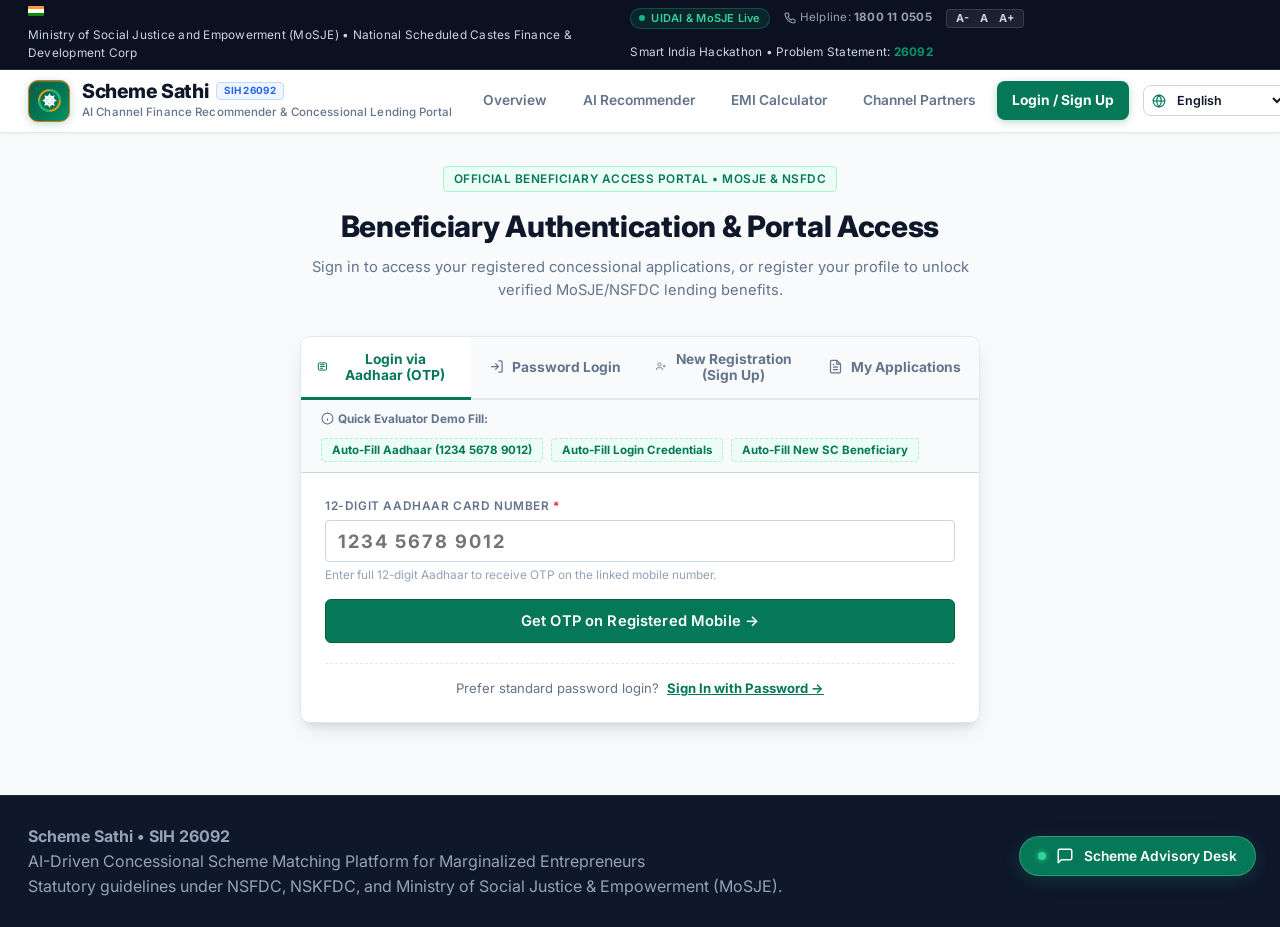
==== static/auth.html @ c89c528b "Initial commit: Scheme Sathi - AI Concessional Finance Recommender & Concessional Lending Portal (SI" ====
<!DOCTYPE html>
<html lang="en">
<head>
  <meta charset="UTF-8">
  <meta name="viewport" content="width=device-width, initial-scale=1.0">
  <title>Beneficiary Login & Sign Up • Scheme Sathi (SIH 26092)</title>
  <link rel="stylesheet" href="/static/style.css">
  <link rel="icon" href="data:image/svg+xml,<svg xmlns=%22http://www.w3.org/2000/svg%22 viewBox=%220%22%200%22%20100%22%20100%22><rect width=%22100%22 height=%22100%22 rx=%2220%22 fill=%22%23047857%22/><text y=%2268%22 x=%2220%22 font-family=%22sans-serif%22 font-weight=%22900%22 font-size=%2250%22 fill=%22%23ffffff%22>SS</text></svg>">
</head>
<body>

  <!-- Top Gov Ribbon -->
  <div class="gov-ribbon">
    <div class="gov-ribbon-left">
      <span class="flag-strip"><span></span><span></span><span></span></span>
      <span data-i18n="gov_ribbon_text">Ministry of Social Justice and Empowerment (MoSJE) • National Scheduled Castes Finance & Development Corp</span>
    </div>
    <div class="gov-ribbon-right">
      <span class="gov-status-pill">
        <span class="gov-status-dot"></span>
        <span>UIDAI & MoSJE Live</span>
      </span>
      <a href="tel:1800110505" class="gov-ribbon-link" title="National Concessional Scheme Helpline">
        <svg width="12" height="12" viewBox="0 0 24 24" fill="none" stroke="currentColor" stroke-width="2.2"><path d="M22 16.92v3a2 2 0 0 1-2.18 2 19.79 19.79 0 0 1-8.63-3.07 19.5 19.5 0 0 1-6-6 19.79 19.79 0 0 1-3.07-8.67A2 2 0 0 1 4.11 2h3a2 2 0 0 1 2 1.72 12.84 12.84 0 0 0 .7 2.81 2 2 0 0 1-.45 2.11L8.09 9.91a16 16 0 0 0 6 6l1.27-1.27a2 2 0 0 1 2.11-.45 12.84 12.84 0 0 0 2.81.7A2 2 0 0 1 22 16.92z"></path></svg>
        <span>Helpline: <strong>1800 11 0505</strong></span>
      </a>
      <div class="gov-accessibility-tools" title="Portal Font Size Accessibility">
        <button type="button" class="font-size-btn" onclick="changeFontSize(-1)" title="Smaller Text">A-</button>
        <button type="button" class="font-size-btn" onclick="changeFontSize(0)" title="Default Text">A</button>
        <button type="button" class="font-size-btn" onclick="changeFontSize(1)" title="Larger Text">A+</button>
      </div>
      <span><span data-i18n="sih_tag">SIH PS: </span><strong style="color:var(--green-neon);">26092</strong></span>
    </div>
  </div>

  <!-- Header Navigation -->
  <header>
    <div class="nav-container">
      <a href="/" class="brand-wrapper" title="Scheme Sathi • MoSJE Concessional Lending Portal">
        <div class="brand-emblem-badge">
          <svg width="25" height="25" viewBox="0 0 24 24" fill="none" stroke="currentColor" stroke-width="2">
            <circle cx="12" cy="12" r="10" stroke="#f59e0b" stroke-width="1.8"/>
            <path d="M12 2a10 10 0 0 1 10 10M12 22a10 10 0 0 1-10-10" stroke="#10b981" stroke-width="2"/>
            <circle cx="12" cy="12" r="4" fill="#ffffff" fill-opacity="0.15"/>
            <path d="M12 6v12M6 12h12M7.76 7.76l8.48 8.48M7.76 16.24l8.48-8.48" stroke="#ffffff" stroke-width="1.4" stroke-linecap="round"/>
          </svg>
        </div>
        <div class="brand-text">
          <h1>Scheme Sathi <span class="sih-badge">SIH 26092</span></h1>
          <p data-i18n="portal_subtitle">AI Channel Finance Recommender & Concessional Lending Portal</p>
        </div>
      </a>

      <!-- Mobile Hamburger Button -->
      <button type="button" class="nav-mobile-toggle" onclick="toggleMobileNav(event)" aria-label="Toggle Navigation Menu">
        <svg width="22" height="22" viewBox="0 0 24 24" fill="none" stroke="currentColor" stroke-width="2.3" stroke-linecap="round"><line x1="3" y1="12" x2="21" y2="12"></line><line x1="3" y1="6" x2="21" y2="6"></line><line x1="3" y1="18" x2="21" y2="18"></line></svg>
      </button>

      <nav class="nav-links">
        <a href="/" class="nav-item" data-i18n="nav_overview">
          <svg viewBox="0 0 24 24" fill="none" stroke="currentColor"><path d="M3 9l9-7 9 7v11a2 2 0 0 1-2 2H5a2 2 0 0 1-2-2z"></path><polyline points="9 22 9 12 15 12 15 22"></polyline></svg>
          <span data-i18n="nav_overview">Overview</span>
        </a>
        <a href="/recommender" class="nav-item" data-i18n="nav_recommender">
          <svg viewBox="0 0 24 24" fill="none" stroke="currentColor"><path d="M12 2v4M12 18v4M4.93 4.93l2.83 2.83M16.24 16.24l2.83 2.83M2 12h4M18 12h4M4.93 19.07l2.83-2.83M16.24 7.76l2.83-2.83"/></svg>
          <span data-i18n="nav_recommender">AI Recommender</span>
        </a>
        <a href="/calculator" class="nav-item" data-i18n="nav_calculator">
          <svg viewBox="0 0 24 24" fill="none" stroke="currentColor"><rect x="4" y="2" width="16" height="20" rx="2"></rect><line x1="8" y1="6" x2="16" y2="6"></line><line x1="16" y1="14" x2="16" y2="18"></line><path d="M16 10h.01M12 10h.01M8 10h.01M12 14h.01M8 14h.01M12 18h.01M8 18h.01"></path></svg>
          <span data-i18n="nav_calculator">EMI Calculator</span>
        </a>
        <a href="/locator" class="nav-item" data-i18n="nav_locator">
          <svg viewBox="0 0 24 24" fill="none" stroke="currentColor"><path d="M21 10c0 7-9 13-9 13s-9-6-9-13a9 9 0 0 1 18 0z"></path><circle cx="12" cy="10" r="3"></circle></svg>
          <span data-i18n="nav_locator">Channel Partners</span>
        </a>
        <a href="/login" class="nav-item active" id="nav-auth-tab" data-i18n="nav_auth">
          <svg viewBox="0 0 24 24" fill="none" stroke="currentColor"><path d="M20 21v-2a4 4 0 0 0-4-4H8a4 4 0 0 0-4 4v2"/><circle cx="12" cy="7" r="4"/></svg>
          <span data-i18n="nav_auth">Login / Sign Up</span>
        </a>
        
        <div class="nav-controls">
          <div class="lang-select-box" title="Select Official Language">
            <svg width="14" height="14" viewBox="0 0 24 24" fill="none" stroke="var(--green-primary)" stroke-width="2"><circle cx="12" cy="12" r="10"></circle><line x1="2" y1="12" x2="22" y2="12"></line><path d="M12 2a15.3 15.3 0 0 1 4 10 15.3 15.3 0 0 1-4 10 15.3 15.3 0 0 1-4-10 15.3 15.3 0 0 1 4-10z"></path></svg>
            <select id="lang-select" class="lang-dropdown" onchange="setLanguage(this.value)" aria-label="Language Selector">
              <option value="en">English</option>
              <option value="hi">हिन्दी (Hindi)</option>
              <option value="mr">मराठी (Marathi)</option>
              <option value="ta">தமிழ் (Tamil)</option>
              <option value="te">తెలుగు (Telugu)</option>
              <option value="bn">বাংলা (Bengali)</option>
            </select>
          </div>
          <button id="theme-toggle-btn" class="theme-toggle-btn" onclick="toggleTheme()" title="Toggle Theme">
            🌙 Dark
          </button>
          <div id="auth-nav-container" class="auth-nav-container"></div>
        </div>
      </nav>
    </div>
  </header>

  <!-- Main Content -->
  <main class="main-wrapper">
    <!-- Page Header -->
    <div style="margin-bottom: 24px; text-align: center;">
      <div class="gov-badge" style="margin: 0 auto 12px auto; display: inline-flex;">
        <span>Official Beneficiary Access Portal • MoSJE & NSFDC</span>
      </div>
      <h2 style="font-size: 1.85rem; font-weight: 800; color: var(--text-pure); margin-bottom: 6px; letter-spacing: -0.3px;">
        Beneficiary Authentication & Portal Access
      </h2>
      <p style="color: var(--text-muted); font-size: 0.92rem; max-width: 680px; margin: 0 auto;">
        Sign in to access your registered concessional applications, or register your profile to unlock verified MoSJE/NSFDC lending benefits.
      </p>
    </div>

    <!-- Auth Portal Card Container -->
    <div class="auth-page-container">
      <div class="auth-page-card">
        
        <!-- Tab Navigation -->
        <div class="auth-page-tabs">
          <button type="button" id="page-tab-aadhaar" class="auth-page-tab active" onclick="selectAuthPageTab('aadhaar')">
            <svg width="15" height="15" viewBox="0 0 24 24" fill="none" stroke="currentColor" stroke-width="2.2"><rect x="3" y="4" width="18" height="16" rx="2"/><line x1="7" y1="8" x2="17" y2="8"/><line x1="7" y1="12" x2="17" y2="12"/><line x1="7" y1="16" x2="13" y2="16"/></svg>
            <span data-i18n="auth_tab_aadhaar">Aadhaar Card (OTP)</span>
          </button>
          <button type="button" id="page-tab-login" class="auth-page-tab" onclick="selectAuthPageTab('login')">
            <svg width="15" height="15" viewBox="0 0 24 24" fill="none" stroke="currentColor" stroke-width="2"><path d="M15 3h4a2 2 0 0 1 2 2v14a2 2 0 0 1-2 2h-4"/><polyline points="10 17 15 12 10 7"/><line x1="15" y1="12" x2="3" y2="12"/></svg>
            <span data-i18n="auth_tab_password">Password Login</span>
          </button>
          <button type="button" id="page-tab-signup" class="auth-page-tab" onclick="selectAuthPageTab('signup')">
            <svg width="15" height="15" viewBox="0 0 24 24" fill="none" stroke="currentColor" stroke-width="2"><path d="M16 21v-2a4 4 0 0 0-4-4H5a4 4 0 0 0-4 4v2"/><circle cx="8.5" cy="7" r="4"/><line x1="20" y1="8" x2="20" y2="14"/><line x1="23" y1="11" x2="17" y2="11"/></svg>
            <span data-i18n="auth_tab_signup">New Registration (Sign Up)</span>
          </button>
          <button type="button" id="page-tab-myapps" class="auth-page-tab" onclick="selectAuthPageTab('myapps')">
            <svg width="15" height="15" viewBox="0 0 24 24" fill="none" stroke="currentColor" stroke-width="2"><path d="M14 2H6a2 2 0 0 0-2 2v16a2 2 0 0 0 2 2h12a2 2 0 0 0 2-2V8z"/><polyline points="14 2 14 8 20 8"/><line x1="16" y1="13" x2="8" y2="13"/><line x1="16" y1="17" x2="8" y2="17"/><polyline points="10 9 9 9 8 9"/></svg>
            <span data-i18n="auth_btn_my_apps">My Applications</span>
          </button>
        </div>

        <!-- Quick Demo Fill Helper Bar for Evaluators -->
        <div class="auth-demo-bar">
          <span style="font-size: 0.74rem; font-weight: 700; color: var(--text-muted); display: flex; align-items: center; gap: 4px;">
            <svg width="13" height="13" viewBox="0 0 24 24" fill="none" stroke="currentColor" stroke-width="2"><circle cx="12" cy="12" r="10"/><line x1="12" y1="16" x2="12" y2="12"/><line x1="12" y1="8" x2="12.01" y2="8"/></svg>
            Quick Evaluator Demo Fill:
          </span>
          <div style="display: flex; gap: 8px; flex-wrap: wrap;">
            <button type="button" class="btn-demo-fill" onclick="prefillDemoBeneficiary('aadhaar')">
              Auto-Fill Aadhaar (1234 5678 9012)
            </button>
            <button type="button" class="btn-demo-fill" onclick="prefillDemoBeneficiary('login')">
              Auto-Fill Login Credentials
            </button>
            <button type="button" class="btn-demo-fill" onclick="prefillDemoBeneficiary('signup')">
              Auto-Fill New SC Beneficiary
            </button>
          </div>
        </div>

        <!-- Notification & Error Banners -->
        <div id="page-auth-notification" class="auth-info-banner" style="display: none;"></div>
        <div id="page-auth-error" class="auth-error-banner" style="display: none; margin: 0 24px 16px 24px;"></div>

        <!-- ================= PANEL 0: AADHAAR OTP LOGIN ================= -->
        <div id="panel-page-aadhaar" class="auth-panel-body">
          <div style="display: flex; flex-direction: column; gap: 16px;">
            
            <!-- Step 1: 12-Digit Aadhaar Input -->
            <div id="page-aadhaar-step1">
              <div>
                <label class="form-label">
                  <span data-i18n="auth_lbl_aadhaar_12">12-Digit Aadhaar Card Number</span> <span style="color: #dc2626;">*</span>
                </label>
                <input type="text" id="page-aadhaar-number" class="form-input aadhaar-input" placeholder="1234 5678 9012" maxlength="14" oninput="formatPageAadhaarInput(this)" style="font-size: 1.15rem; letter-spacing: 2px; font-weight: 700;">
                <small style="color: var(--text-dim); font-size: 0.74rem; margin-top: 4px; display: block;" data-i18n="auth_aadhaar_help">
                  Enter full 12-digit Aadhaar to receive OTP on the linked registered mobile number.
                </small>
              </div>

              <!-- Live preview of actual registered mobile number -->
              <div id="page-aadhaar-linked-preview" style="display: none; margin-top: 12px; font-size: 0.85rem; background: var(--green-subtle); color: var(--green-primary); padding: 10px 14px; border-radius: 4px; border: 1px solid var(--green-border);">
                <div style="display: flex; justify-content: space-between; align-items: center;">
                  <span style="font-weight: 700;">Verified UIDAI Citizen Record:</span>
                  <span id="page-preview-name" style="font-size: 0.80rem; background: var(--bg-card); padding: 2px 8px; border-radius: 3px; border: 1px solid var(--green-border);">Aakash Kumar</span>
                </div>
                <div style="margin-top: 6px; color: var(--text-pure); font-size: 0.90rem;">
                  Actual Linked Mobile: <strong id="page-preview-phone" style="color: var(--green-primary); font-size: 1.05rem;">+91 9876543210</strong>
                </div>
              </div>

              <button type="button" id="btn-page-aadhaar-send-otp" class="btn-primary" style="padding: 12px; font-size: 0.92rem; width: 100%; margin-top: 14px;" onclick="handlePageAadhaarSendOtp()">
                <span data-i18n="auth_btn_send_otp">Get OTP on Registered Mobile →</span>
              </button>
            </div>

            <!-- Step 2: OTP Verification -->
            <div id="page-aadhaar-step2" style="display: none; flex-direction: column; gap: 14px;">
              <div class="auth-otp-notice">
                <div style="display:flex; align-items:flex-start; gap:8px;">
                  <svg width="20" height="20" viewBox="0 0 24 24" fill="none" stroke="var(--green-primary)" stroke-width="2" style="flex-shrink:0; margin-top:2px;"><path d="M22 16.92v3a2 2 0 0 1-2.18 2 19.79 19.79 0 0 1-8.63-3.07 19.5 19.5 0 0 1-6-6 19.79 19.79 0 0 1-3.07-8.67A2 2 0 0 1 4.11 2h3a2 2 0 0 1 2 1.72 12.84 12.84 0 0 0 .7 2.81 2 2 0 0 1-.45 2.11L8.09 9.91a16 16 0 0 0 6 6l1.27-1.27a2 2 0 0 1 2.11-.45 12.84 12.84 0 0 0 2.81.7A2 2 0 0 1 22 16.92z"></path></svg>
                  <div>
                    <div>OTP dispatched to registered mobile linked with Aadhaar <strong id="page-otp-masked-aadhaar">XXXX-XXXX-9012</strong>:</div>
                    <div style="margin-top: 3px; font-size: 0.95rem; color: var(--text-pure);">
                      Actual Mobile: <strong id="page-otp-phone" style="color: var(--green-primary); font-size: 1.05rem;">+91 9876543210</strong>
                    </div>
                  </div>
                </div>
              </div>

              <div class="auth-demo-otp-banner" style="display: flex; justify-content: space-between; align-items: center;">
                <span style="font-size: 0.78rem;">UIDAI Simulation: Demo OTP is <strong id="page-demo-otp-code">123456</strong></span>
                <button type="button" class="btn-demo-copy" onclick="fillPageDemoOtp()">Auto-Fill OTP</button>
              </div>

              <div>
                <label class="form-label">
                  <span data-i18n="auth_lbl_enter_otp">Enter 6-Digit SMS OTP</span> <span style="color: #dc2626;">*</span>
                </label>
                <input type="text" id="page-aadhaar-otp" class="form-input otp-input" placeholder="••••••" maxlength="6" pattern="[0-9]{6}" style="letter-spacing: 4px; font-size: 1.25rem; text-align: center; font-weight: 800;">
              </div>

              <button type="button" id="btn-page-aadhaar-verify-otp" class="btn-primary" style="padding: 12px; font-size: 0.92rem; width: 100%;" onclick="handlePageAadhaarVerifyOtp()">
                <span data-i18n="auth_btn_verify_otp">Verify OTP & Sign In →</span>
              </button>

              <div style="display: flex; justify-content: space-between; font-size: 0.78rem; margin-top: 2px;">
                <a href="javascript:void(0)" onclick="resetPageAadhaarStep()" style="color: var(--text-muted);" data-i18n="auth_change_aadhaar">Change Aadhaar Number</a>
                <a href="javascript:void(0)" onclick="handlePageAadhaarSendOtp()" style="color: var(--green-primary); font-weight: 700;" data-i18n="auth_resend_otp">Resend OTP</a>
              </div>
            </div>

            <div style="text-align: center; border-top: 1px dashed var(--border-dark); padding-top: 14px; margin-top: 4px;">
              <p style="font-size: 0.82rem; color: var(--text-muted);">
                Prefer standard password login?
                <a href="javascript:void(0)" onclick="selectAuthPageTab('login')" style="color: var(--green-primary); font-weight: 700; margin-left: 4px;">
                  Sign In with Password →
                </a>
              </p>
            </div>
          </div>
        </div>

        <!-- ================= PANEL 1: LOGIN ================= -->
        <div id="panel-page-login" class="auth-panel-body" style="display: none;">
          <form id="page-login-form" onsubmit="handlePageLogin(event)" style="display: flex; flex-direction: column; gap: 16px;">
            <div>
              <label class="form-label">
                <span data-i18n="auth_lbl_mobile">10-Digit Mobile Number</span> / Email ID <span style="color: #dc2626;">*</span>
              </label>
              <input type="text" id="login-identifier" name="identifier" class="form-input" placeholder="e.g. 9876543210" required>
              <small style="color: var(--text-dim); font-size: 0.72rem; margin-top: 3px; display: block;">
                Enter your registered mobile number or statutory email ID.
              </small>
            </div>

            <div>
              <label class="form-label">
                <span data-i18n="auth_lbl_password">Password</span> <span style="color: #dc2626;">*</span>
              </label>
              <input type="password" id="login-password" name="password" class="form-input" placeholder="••••••••" required>
            </div>

            <button type="submit" id="btn-page-login-submit" class="btn-primary" style="padding: 12px; font-size: 0.92rem; width: 100%;">
              <span data-i18n="auth_btn_login">Sign In to Account →</span>
            </button>

            <div style="text-align: center; border-top: 1px dashed var(--border-dark); padding-top: 14px; margin-top: 4px;">
              <p style="font-size: 0.82rem; color: var(--text-muted);">
                First time user or applying for a new loan?
                <a href="javascript:void(0)" onclick="selectAuthPageTab('signup')" style="color: var(--green-primary); font-weight: 700; margin-left: 4px;">
                  Create Beneficiary Account (Sign Up) →
                </a>
              </p>
            </div>
          </form>
        </div>

        <!-- ================= PANEL 2: SIGN UP ================= -->
        <div id="panel-page-signup" class="auth-panel-body" style="display: none;">
          <form id="page-signup-form" onsubmit="handlePageSignUp(event)" style="display: flex; flex-direction: column; gap: 16px;">
            
            <div style="display: grid; grid-template-columns: 1fr 1fr; gap: 14px;">
              <div>
                <label class="form-label"><span data-i18n="auth_lbl_fullname">Full Legal Name</span> <span style="color: #dc2626;">*</span></label>
                <input type="text" id="signup-fullname" name="full_name" class="form-input" placeholder="e.g. Rajesh Kumar" required>
              </div>
              <div>
                <label class="form-label"><span data-i18n="auth_lbl_mobile">10-Digit Mobile Number</span> <span style="color: #dc2626;">*</span></label>
                <input type="tel" id="signup-phone" name="phone_number" class="form-input" placeholder="e.g. 9876543210" pattern="[6-9][0-9]{9}" required>
              </div>
            </div>

            <div style="display: grid; grid-template-columns: 1fr 1fr; gap: 14px;">
              <div>
                <label class="form-label"><span data-i18n="auth_lbl_password">Password</span> (Min 6 chars) <span style="color: #dc2626;">*</span></label>
                <input type="password" id="signup-password" name="password" class="form-input" placeholder="Create secure password" minlength="6" required>
              </div>
              <div>
                <label class="form-label">Email ID (Optional)</label>
                <input type="email" id="signup-email" name="email" class="form-input" placeholder="applicant@example.gov.in">
              </div>
            </div>

            <div style="display: grid; grid-template-columns: 1fr 1fr; gap: 14px;">
              <div>
                <label class="form-label"><span data-i18n="auth_lbl_caste">Target Community Category</span> <span style="color: #dc2626;">*</span></label>
                <select id="signup-caste" name="caste_category" class="form-select" required>
                  <option value="SC" selected>Scheduled Caste (SC)</option>
                  <option value="Safai Karamchari / Dependent">Safai Karamchari / Dependent</option>
                  <option value="ST">Scheduled Tribe (ST)</option>
                  <option value="OBC">Other Backward Classes (OBC)</option>
                  <option value="General">General Category</option>
                </select>
              </div>
              <div>
                <label class="form-label">Caste Certificate No.</label>
                <input type="text" id="signup-caste-cert" name="caste_cert_number" class="form-input" placeholder="e.g. DL/REV/SC/77291">
              </div>
            </div>

            <div style="display: grid; grid-template-columns: 1fr 1fr; gap: 14px;">
              <div>
                <label class="form-label"><span data-i18n="auth_lbl_income">Annual Family Income (₹)</span> <span style="color: #dc2626;">*</span></label>
                <input type="number" id="signup-income" name="annual_income" class="form-input" value="180000" min="10000" max="1500000" step="5000" required>
                <small style="color: var(--text-dim); font-size: 0.72rem;">Statutory ceiling: ₹3,00,000 for standard concessional credit.</small>
              </div>
              <div>
                <label class="form-label"><span data-i18n="auth_lbl_gender">Gender</span> <span style="color: #dc2626;">*</span></label>
                <select id="signup-gender" name="gender" class="form-select" required>
                  <option value="Female" selected>Female (Additional Concession Priority)</option>
                  <option value="Male">Male</option>
                  <option value="Other">Other</option>
                </select>
              </div>
            </div>

            <div style="display: grid; grid-template-columns: 2fr 1fr; gap: 14px;">
              <div>
                <label class="form-label"><span data-i18n="auth_lbl_state">State & District</span> <span style="color: #dc2626;">*</span></label>
                <input type="text" id="signup-state-district" name="state_district" class="form-input" value="Delhi, Central Delhi" required>
              </div>
              <div>
                <label class="form-label"><span data-i18n="auth_lbl_aadhaar">Aadhaar (Last 4 Digits)</span> <span style="color: #dc2626;">*</span></label>
                <input type="text" id="signup-aadhaar" name="aadhaar_last_four" class="form-input" placeholder="8842" maxlength="4" pattern="[0-9]{4}" required>
              </div>
            </div>

            <button type="submit" id="btn-page-signup-submit" class="btn-primary" style="padding: 12px; font-size: 0.92rem; width: 100%; margin-top: 6px;">
              <span data-i18n="auth_btn_signup">Create Beneficiary Account & Sign In →</span>
            </button>

            <div style="text-align: center; border-top: 1px dashed var(--border-dark); padding-top: 14px;">
              <p style="font-size: 0.82rem; color: var(--text-muted);">
                Already have an account?
                <a href="javascript:void(0)" onclick="selectAuthPageTab('login')" style="color: var(--green-primary); font-weight: 700; margin-left: 4px;">
                  Sign In to Account →
                </a>
              </p>
            </div>
          </form>
        </div>

        <!-- ================= PANEL 3: MY APPLICATIONS ================= -->
        <div id="panel-page-myapps" class="auth-panel-body" style="display: none;">
          <div id="page-myapps-container">
            <!-- Dynamically populated via loadPageMyApplications() -->
          </div>
        </div>

      </div>
    </div>
  </main>

  <!-- Footer -->
  <footer class="footer">
    <div class="footer-grid">
      <div>
        <h4 data-i18n="footer_title">Scheme Sathi • SIH 26092</h4>
        <p data-i18n="footer_desc">AI-Driven Concessional Scheme Matching Platform for Marginalized Entrepreneurs</p>
      </div>
      <div>
        <p data-i18n="footer_guidelines">Statutory guidelines under NSFDC, NSKFDC, and Ministry of Social Justice & Empowerment (MoSJE).</p>
      </div>
    </div>
  </footer>

  <script src="/static/app.js?v=3.2"></script>
  <script>
    document.addEventListener('DOMContentLoaded', () => {
      // Determine initial tab from path or hash
      const path = window.location.pathname.toLowerCase();
      const hash = window.location.hash.toLowerCase();

      if (path.includes('signup') || hash === '#signup') {
        selectAuthPageTab('signup');
      } else if (path.includes('my-applications') || hash === '#my-applications' || hash === '#myapps') {
        selectAuthPageTab('myapps');
      } else if (path.includes('password') || hash === '#password') {
        selectAuthPageTab('login');
      } else {
        // If already logged in, default to myapps, else Aadhaar OTP login
        if (currentUserProfile && currentUserToken) {
          selectAuthPageTab('myapps');
        } else {
          selectAuthPageTab('aadhaar');
        }
      }
    });

    function selectAuthPageTab(tabName) {
      hidePageAuthError();

      const tabAadhaar = document.getElementById('page-tab-aadhaar');
      const tabLogin = document.getElementById('page-tab-login');
      const tabSignup = document.getElementById('page-tab-signup');
      const tabMyApps = document.getElementById('page-tab-myapps');

      const panelAadhaar = document.getElementById('panel-page-aadhaar');
      const panelLogin = document.getElementById('panel-page-login');
      const panelSignup = document.getElementById('panel-page-signup');
      const panelMyApps = document.getElementById('panel-page-myapps');

      [tabAadhaar, tabLogin, tabSignup, tabMyApps].forEach(t => t && t.classList.remove('active'));
      [panelAadhaar, panelLogin, panelSignup, panelMyApps].forEach(p => p && (p.style.display = 'none'));

      if (tabName === 'signup') {
        tabSignup.classList.add('active');
        panelSignup.style.display = 'block';
        window.history.replaceState(null, '', '/signup');
      } else if (tabName === 'login') {
        tabLogin.classList.add('active');
        panelLogin.style.display = 'block';
        window.history.replaceState(null, '', '/login#password');
      } else if (tabName === 'myapps') {
        tabMyApps.classList.add('active');
        panelMyApps.style.display = 'block';
        window.history.replaceState(null, '', '/my-applications');
        loadPageMyApplications();
      } else {
        tabAadhaar.classList.add('active');
        panelAadhaar.style.display = 'block';
        window.history.replaceState(null, '', '/login');
      }
    }

    let pageAadhaarLookupTimeout = null;

    function formatPageAadhaarInput(el) {
      if (!el) return;
      let val = el.value.replace(/\D/g, '');
      if (val.length > 12) val = val.substring(0, 12);
      let parts = [];
      for (let i = 0; i < val.length; i += 4) {
        parts.push(val.substring(i, i + 4));
      }
      el.value = parts.join(' ');

      const previewBox = document.getElementById('page-aadhaar-linked-preview');
      if (val.length === 12) {
        if (pageAadhaarLookupTimeout) clearTimeout(pageAadhaarLookupTimeout);
        pageAadhaarLookupTimeout = setTimeout(async () => {
          try {
            const res = await fetch('/api/auth/aadhaar/linked-mobile?aadhaar_number=' + val);
            if (res.ok) {
              const data = await res.json();
              const phoneEl = document.getElementById('page-preview-phone');
              const nameEl = document.getElementById('page-preview-name');
              if (phoneEl) phoneEl.innerText = '+91 ' + (data.phone_number || data.linked_phone);
              if (nameEl) nameEl.innerText = data.full_name || 'Verified Citizen';
              if (previewBox) previewBox.style.display = 'block';
            }
          } catch (err) {
            console.warn('Aadhaar page lookup failed:', err);
          }
        }, 120);
      } else {
        if (previewBox) previewBox.style.display = 'none';
      }
    }

    function fillPageDemoOtp() {
      const code = document.getElementById('page-demo-otp-code');
      const input = document.getElementById('page-aadhaar-otp');
      if (code && input) {
        input.value = code.innerText.trim();
      }
    }

    function resetPageAadhaarStep() {
      const s1 = document.getElementById('page-aadhaar-step1');
      const s2 = document.getElementById('page-aadhaar-step2');
      if (s1 && s2) {
        s1.style.display = 'block';
        s2.style.display = 'none';
      }
      const inp = document.getElementById('page-aadhaar-number');
      if (inp) {
        inp.focus();
        formatPageAadhaarInput(inp);
      }
    }

    async function handlePageAadhaarSendOtp() {
      hidePageAuthError();
      const input = document.getElementById('page-aadhaar-number');
      if (!input) return;
      const raw = input.value.replace(/\D/g, '');
      if (raw.length !== 12) {
        showPageAuthError("Please enter a valid 12-digit numerical Aadhaar card number.");
        input.focus();
        return;
      }

      const btn = document.getElementById('btn-page-aadhaar-send-otp');
      const origText = btn.innerHTML;
      btn.disabled = true;
      btn.innerText = 'Dispatched OTP to Mobile...';

      try {
        const res = await fetch('/api/auth/aadhaar/send-otp', {
          method: 'POST',
          headers: { 'Content-Type': 'application/json' },
          body: JSON.stringify({ aadhaar_number: raw })
        });
        const data = await res.json();

        if (res.ok && data.status === 'success') {
          const pPhone = document.getElementById('page-otp-masked-phone');
          const pAadhaar = document.getElementById('page-otp-masked-aadhaar');
          const pDemo = document.getElementById('page-demo-otp-code');
          const pActualPhone = document.getElementById('page-otp-phone');
          if (pPhone) pPhone.innerText = data.phone_masked;
          if (pAadhaar) pAadhaar.innerText = data.aadhaar_masked;
          if (pDemo) pDemo.innerText = data.otp_demo;
          if (pActualPhone) pActualPhone.innerText = '+91 ' + (data.phone_number || data.linked_phone || data.phone_masked);

          const s1 = document.getElementById('page-aadhaar-step1');
          const s2 = document.getElementById('page-aadhaar-step2');
          if (s1 && s2) {
            s1.style.display = 'none';
            s2.style.display = 'flex';
          }
          const otpInput = document.getElementById('page-aadhaar-otp');
          if (otpInput) {
            otpInput.value = '';
            otpInput.focus();
          }
          showPageNotification(data.message);
        } else {
          showPageAuthError(data.detail || data.message || "Failed to dispatch OTP. Check Aadhaar number.");
        }
      } catch (e) {
        showPageAuthError("Network error: " + e.message);
      } finally {
        btn.disabled = false;
        btn.innerHTML = origText;
      }
    }

    async function handlePageAadhaarVerifyOtp() {
      hidePageAuthError();
      const aadhaarInput = document.getElementById('page-aadhaar-number');
      const otpInput = document.getElementById('page-aadhaar-otp');
      if (!aadhaarInput || !otpInput) return;

      const rawAadhaar = aadhaarInput.value.replace(/\D/g, '');
      const rawOtp = otpInput.value.trim();

      if (rawAadhaar.length !== 12) {
        showPageAuthError("Aadhaar Number must be 12 digits.");
        return;
      }
      if (!rawOtp || rawOtp.length < 4) {
        showPageAuthError("Please enter the 6-digit OTP code sent to your registered mobile.");
        otpInput.focus();
        return;
      }

      const btn = document.getElementById('btn-page-aadhaar-verify-otp');
      const origText = btn.innerHTML;
      btn.disabled = true;
      btn.innerText = 'Verifying Aadhaar Credentials...';

      try {
        const res = await fetch('/api/auth/aadhaar/verify-otp', {
          method: 'POST',
          headers: { 'Content-Type': 'application/json' },
          body: JSON.stringify({
            aadhaar_number: rawAadhaar,
            otp: rawOtp
          })
        });
        const data = await res.json();

        if (res.ok && data.status === 'success') {
          currentUserToken = data.token;
          currentUserProfile = data.user;
          localStorage.setItem('scheme_sathi_token', data.token);
          localStorage.setItem('scheme_sathi_user', JSON.stringify(data.user));

          renderAuthNav();
          showPageNotification('Aadhaar authentication successful! Redirecting to My Applications...');
          setTimeout(() => {
            selectAuthPageTab('myapps');
          }, 600);
        } else {
          showPageAuthError(data.detail || data.message || "Invalid OTP entered. Please try again.");
        }
      } catch (e) {
        showPageAuthError("Network error: " + e.message);
      } finally {
        btn.disabled = false;
        btn.innerHTML = origText;
      }
    }

    function showPageAuthError(msg) {
      const banner = document.getElementById('page-auth-error');
      if (banner) {
        banner.innerText = msg;
        banner.style.display = 'block';
      }
    }

    function hidePageAuthError() {
      const banner = document.getElementById('page-auth-error');
      if (banner) banner.style.display = 'none';
    }

    function showPageNotification(msg) {
      const b = document.getElementById('page-auth-notification');
      if (b) {
        b.innerText = msg;
        b.style.display = 'block';
        setTimeout(() => { b.style.display = 'none'; }, 4000);
      }
    }

    function prefillDemoBeneficiary(type) {
      hidePageAuthError();
      if (type === 'aadhaar') {
        selectAuthPageTab('aadhaar');
        document.getElementById('page-aadhaar-number').value = '1234 5678 9012';
        resetPageAadhaarStep();
        showPageNotification('Demo Aadhaar pre-filled (1234 5678 9012 • Aakash Kumar, SC, Delhi). Click Get OTP.');
      } else if (type === 'login') {
        selectAuthPageTab('login');
        document.getElementById('login-identifier').value = '9876543210';
        document.getElementById('login-password').value = 'Demo@123';
        showPageNotification('Demo Login credentials pre-filled (Mobile: 9876543210 / Password: Demo@123)');
      } else {
        selectAuthPageTab('signup');
        document.getElementById('signup-fullname').value = 'Pooja Devi';
        document.getElementById('signup-phone').value = '98' + Math.floor(10000000 + Math.random() * 90000000);
        document.getElementById('signup-password').value = 'Demo@123';
        document.getElementById('signup-email').value = 'pooja.devi@beneficiary.gov.in';
        document.getElementById('signup-caste').value = 'SC';
        document.getElementById('signup-caste-cert').value = 'DL/REV/SC/' + Math.floor(10000 + Math.random() * 90000);
        document.getElementById('signup-income').value = '160000';
        document.getElementById('signup-gender').value = 'Female';
        document.getElementById('signup-state-district').value = 'Delhi, North Delhi';
        document.getElementById('signup-aadhaar').value = '7842';
        showPageNotification('Demo Beneficiary profile pre-filled with verified SC credentials.');
      }
    }

    async function handlePageLogin(e) {
      e.preventDefault();
      hidePageAuthError();
      const btn = document.getElementById('btn-page-login-submit');
      const origText = btn.innerHTML;
      btn.disabled = true;
      btn.innerText = 'Authenticating Beneficiary...';

      const form = e.target;
      try {
        const res = await fetch('/api/auth/login', {
          method: 'POST',
          headers: { 'Content-Type': 'application/json' },
          body: JSON.stringify({
            identifier: form.identifier.value.trim(),
            password: form.password.value
          })
        });
        const data = await res.json();

        if (res.ok && data.status === 'success') {
          currentUserToken = data.token;
          currentUserProfile = data.user;
          localStorage.setItem('scheme_sathi_token', data.token);
          localStorage.setItem('scheme_sathi_user', JSON.stringify(data.user));

          renderAuthNav();
          showPageNotification('Login successful! Redirecting to My Applications...');
          setTimeout(() => {
            selectAuthPageTab('myapps');
          }, 600);
        } else {
          showPageAuthError(data.detail || data.message || "Invalid credentials. Please check your mobile/email and password.");
        }
      } catch (err) {
        showPageAuthError("Connection error: " + err.message);
      } finally {
        btn.disabled = false;
        btn.innerHTML = origText;
      }
    }

    async function handlePageSignUp(e) {
      e.preventDefault();
      hidePageAuthError();
      const btn = document.getElementById('btn-page-signup-submit');
      const origText = btn.innerHTML;
      btn.disabled = true;
      btn.innerText = 'Registering Beneficiary Account...';

      const form = e.target;
      const stateDist = form.state_district.value.split(',');
      const state = stateDist[0] ? stateDist[0].trim() : 'Delhi';
      const district = stateDist[1] ? stateDist[1].trim() : 'Central Delhi';

      const payload = {
        full_name: form.full_name.value.trim(),
        phone_number: form.phone_number.value.trim(),
        password: form.password.value,
        email: form.email.value.trim(),
        caste_category: form.caste_category.value,
        caste_cert_number: form.caste_cert_number.value.trim(),
        annual_income: parseFloat(form.annual_income.value) || 180000,
        gender: form.gender.value,
        state: state,
        district: district,
        aadhaar_last_four: form.aadhaar_last_four.value.trim()
      };

      try {
        const res = await fetch('/api/auth/signup', {
          method: 'POST',
          headers: { 'Content-Type': 'application/json' },
          body: JSON.stringify(payload)
        });
        const data = await res.json();

        if (res.ok && data.status === 'success') {
          currentUserToken = data.token;
          currentUserProfile = data.user;
          localStorage.setItem('scheme_sathi_token', data.token);
          localStorage.setItem('scheme_sathi_user', JSON.stringify(data.user));

          renderAuthNav();
          showPageNotification('Beneficiary account created successfully!');
          setTimeout(() => {
            selectAuthPageTab('myapps');
          }, 600);
        } else {
          showPageAuthError(data.detail || data.message || "Registration failed. Please check required fields.");
        }
      } catch (err) {
        showPageAuthError("Connection error: " + err.message);
      } finally {
        btn.disabled = false;
        btn.innerHTML = origText;
      }
    }

    async function loadPageMyApplications() {
      const container = document.getElementById('page-myapps-container');
      if (!container) return;

      if (!currentUserProfile || !currentUserToken) {
        container.innerHTML = `
          <div style="text-align: center; padding: 36px 20px; background: var(--bg-card-subtle); border-radius: 6px; border: 1px dashed var(--border-dark);">
            <svg width="36" height="36" viewBox="0 0 24 24" fill="none" stroke="var(--text-dim)" stroke-width="2" style="margin-bottom: 12px;"><rect x="3" y="11" width="18" height="11" rx="2" ry="2"/><path d="M7 11V7a5 5 0 0 1 10 0v4"/></svg>
            <h4 style="font-size: 1.05rem; font-weight: 700; color: var(--text-pure); margin-bottom: 6px;">Sign In Required</h4>
            <p style="color: var(--text-muted); font-size: 0.85rem; max-width: 420px; margin: 0 auto 16px auto;">
              Please sign in or create an account to view and manage your submitted statutory scheme registrations.
            </p>
            <button class="btn-primary" onclick="selectAuthPageTab('login')" style="padding: 8px 18px; font-size: 0.84rem;">
              Sign In to Your Account →
            </button>
          </div>
        `;
        return;
      }

      container.innerHTML = `<p style="color: var(--text-muted); font-size: 0.86rem; text-align: center; padding: 24px;">Fetching your official registered applications from MoSJE database...</p>`;

      try {
        const res = await fetch('/api/auth/my-applications', {
          headers: { 'Authorization': `Bearer ${currentUserToken}` }
        });
        const data = await res.json();
        const apps = data.applications || [];

        if (apps.length === 0) {
          container.innerHTML = `
            <div style="text-align: center; padding: 36px 20px; background: var(--bg-card-subtle); border-radius: 6px; border: 1px dashed var(--border-dark);">
              <div style="display: inline-flex; align-items: center; justify-content: center; width: 44px; height: 44px; border-radius: 50%; background: var(--green-subtle); color: var(--green-primary); margin-bottom: 12px;">
                <svg width="22" height="22" viewBox="0 0 24 24" fill="none" stroke="currentColor" stroke-width="2"><path d="M14 2H6a2 2 0 0 0-2 2v16a2 2 0 0 0 2 2h12a2 2 0 0 0 2-2V8z"/><polyline points="14 2 14 8 20 8"/></svg>
              </div>
              <h4 style="font-size: 1.05rem; font-weight: 700; color: var(--text-pure); margin-bottom: 4px;">No Scheme Applications Submitted Yet</h4>
              <p style="color: var(--text-muted); font-size: 0.85rem; max-width: 440px; margin: 0 auto 18px auto;">
                Welcome, <strong>${currentUserProfile.full_name}</strong>! You have not registered for any concessional loan schemes yet. Use our AI Recommender to find matching credit programs.
              </p>
              <a href="/recommender" class="btn-primary" style="display: inline-block; font-size: 0.84rem; padding: 9px 20px;">
                Explore Eligible Schemes via AI Recommender →
              </a>
            </div>
          `;
          return;
        }

        container.innerHTML = `
          <div style="display: flex; justify-content: space-between; align-items: center; margin-bottom: 14px; border-bottom: 1px solid var(--border-dark); padding-bottom: 8px;">
            <span style="font-size: 0.82rem; font-weight: 700; color: var(--text-pure);">
              Total Registered Applications: <span style="color: var(--green-primary);">${apps.length}</span>
            </span>
            <a href="/recommender" class="btn-secondary" style="font-size: 0.74rem; padding: 4px 10px;">
              + Apply for Another Scheme
            </a>
          </div>
          <div style="display: flex; flex-direction: column; gap: 12px;">
            ${apps.map(a => `
              <div class="my-apps-item">
                <div style="display: flex; justify-content: space-between; align-items: flex-start; gap: 8px; flex-wrap: wrap;">
                  <div>
                    <span style="font-size: 0.72rem; background: var(--green-subtle); color: var(--green-primary); font-weight: 700; padding: 2px 8px; border-radius: 3px; border: 1px solid var(--green-border);">
                      REF ID: ${a.registration_id}
                    </span>
                    <h4 style="font-size: 1.0rem; font-weight: 800; color: var(--text-pure); margin-top: 6px;">${a.scheme.name}</h4>
                  </div>
                  <span style="font-size: 0.76rem; background: var(--green-subtle); color: var(--green-primary); border: 1px solid var(--green-border); padding: 3px 10px; border-radius: 4px; font-weight: 700;">
                    ${a.status_label_en}
                  </span>
                </div>
                <div style="display: grid; grid-template-columns: 1fr 1fr; gap: 8px; font-size: 0.82rem; color: var(--text-muted); background: var(--bg-deep); padding: 10px 12px; border-radius: 4px; border: 1px solid var(--border-subtle); margin-top: 4px;">
                  <div>
                    Concessional Loan: <strong style="color: var(--text-pure);">₹${a.financial_summary.concessional_loan_amount.toLocaleString('en-IN')}</strong><br/>
                    Interest Rate: <strong style="color: var(--green-primary);">${a.financial_summary.interest_rate_beneficiary_pct}% p.a.</strong>
                  </div>
                  <div>
                    Submitted On: <strong style="color: var(--text-pure);">${a.submission_timestamp}</strong><br/>
                    Moratorium: <strong style="color: var(--text-pure);">${a.financial_summary.moratorium_months} Months</strong>
                  </div>
                </div>
                <div style="font-size: 0.80rem; color: var(--text-muted); margin-top: 2px;">
                  Allocated Verification Branch: <strong style="color: var(--green-primary);">${a.allocated_channel_partner.name}</strong> (${a.allocated_channel_partner.branch_name}, ${a.allocated_channel_partner.district})
                </div>
                <div style="display: flex; justify-content: flex-end; gap: 8px; margin-top: 4px;">
                  <button class="btn-secondary" style="font-size: 0.76rem; padding: 5px 12px;" onclick="viewPastAcknowledgement('${a.registration_id}')">
                    View & Print Official Acknowledgement Slip →
                  </button>
                </div>
              </div>
            `).join('')}
          </div>
        `;
      } catch (err) {
        container.innerHTML = `<p style="color: #dc2626; font-size: 0.86rem; text-align: center; padding: 20px;">Failed to load applications: ${err.message}</p>`;
      }
    }
  </script>
</body>
</html>
---- static/style.css ----
/* Scheme Sathi - Professional Institutional Design System */
/* MoSJE & NSFDC Concessional Lending Portal */
@import url('https://fonts.googleapis.com/css2?family=Inter:wght@300;400;500;600;700;800&display=swap');

:root {
  /* Institutional Light Theme (Default - Non-AI, Authentic Govt Fintech) */
  --bg-deep: #f8fafc;
  --bg-main: #f1f5f9;
  --bg-card: #ffffff;
  --bg-card-hover: #f8fafc;
  --bg-card-subtle: #f8fafc;
  --bg-glass: rgba(255, 255, 255, 0.96);
  
  --green-primary: #047857;       /* Rich MoSJE Forest Emerald */
  --green-neon: #059669;          /* Emerald 600 for high-contrast accents */
  --green-dark: #065f46;          /* Emerald 800 for buttons and active states */
  --green-glow: rgba(4, 120, 87, 0.1);
  --green-subtle: #ecfdf5;        /* Soft emerald tint for badges */
  --green-border: #a7f3d0;        /* Crisp border for success states */
  --green-border-hover: #059669;
  
  --accent-amber: #d97706;        /* Amber 600 */
  --accent-amber-subtle: #fffbeb;
  --accent-amber-border: #fde68a;
  
  --accent-red: #dc2626;          /* Red 600 */
  --accent-red-subtle: #fef2f2;
  --accent-red-border: #fecaca;
  
  --accent-blue: #2563eb;         /* Blue 600 */
  --accent-blue-subtle: #eff6ff;
  --accent-blue-border: #bfdbfe;
  
  --text-pure: #0f172a;           /* Slate 900 - Authoritative headings */
  --text-main: #334155;           /* Slate 700 - Highly legible body */
  --text-muted: #64748b;          /* Slate 500 */
  --text-dim: #94a3b8;            /* Slate 400 */
  
  --border-dark: #e2e8f0;         /* Slate 200 */
  --border-subtle: #cbd5e1;       /* Slate 300 */
  
  --radius-xs: 4px;
  --radius-sm: 6px;
  --radius-md: 10px;
  --radius-lg: 14px;
  
  --shadow-card: 0 1px 3px 0 rgba(15, 23, 42, 0.08), 0 1px 2px -1px rgba(15, 23, 42, 0.04);
  --shadow-card-hover: 0 4px 6px -1px rgba(15, 23, 42, 0.1), 0 2px 4px -2px rgba(15, 23, 42, 0.06);
  --shadow-modal: 0 20px 25px -5px rgba(15, 23, 42, 0.15), 0 8px 10px -6px rgba(15, 23, 42, 0.1);
  --shadow-glow: none;
}

[data-theme="dark"] {
  /* Executive Slate Dark Theme (Non-AI, Professional Enterprise Dark) */
  --bg-deep: #0b0f19;
  --bg-main: #0f172a;
  --bg-card: #111827;
  --bg-card-hover: #1f2937;
  --bg-card-subtle: #162032;
  --bg-glass: rgba(15, 23, 42, 0.95);
  
  --green-primary: #10b981;
  --green-neon: #10b981;
  --green-dark: #059669;
  --green-glow: rgba(16, 185, 129, 0.12);
  --green-subtle: rgba(16, 185, 129, 0.12);
  --green-border: rgba(16, 185, 129, 0.25);
  --green-border-hover: #10b981;
  
  --accent-amber: #f59e0b;
  --accent-amber-subtle: rgba(245, 158, 11, 0.12);
  --accent-amber-border: rgba(245, 158, 11, 0.25);
  
  --accent-red: #ef4444;
  --accent-red-subtle: rgba(239, 68, 68, 0.12);
  --accent-red-border: rgba(239, 68, 68, 0.25);
  
  --accent-blue: #38bdf8;
  --accent-blue-subtle: rgba(56, 189, 248, 0.12);
  --accent-blue-border: rgba(56, 189, 248, 0.25);
  
  --text-pure: #f8fafc;
  --text-main: #e2e8f0;
  --text-muted: #94a3b8;
  --text-dim: #64748b;
  
  --border-dark: #1f2937;
  --border-subtle: #374151;
  
  --shadow-card: 0 4px 12px rgba(0, 0, 0, 0.4);
  --shadow-card-hover: 0 6px 20px rgba(0, 0, 0, 0.6);
  --shadow-modal: 0 25px 50px -12px rgba(0, 0, 0, 0.7);
  --shadow-glow: none;
}

* {
  box-sizing: border-box;
  margin: 0;
  padding: 0;
  font-family: 'Inter', system-ui, -apple-system, sans-serif;
  -webkit-font-smoothing: antialiased;
}

body {
  background-color: var(--bg-deep);
  color: var(--text-main);
  line-height: 1.55;
  min-height: 100vh;
  display: flex;
  flex-direction: column;
  transition: background-color 0.2s ease, color 0.2s ease;
}

/* Top Gov Ribbon - Authoritative Government Header */
.gov-ribbon {
  background: #0b1120;
  color: #cbd5e1;
  font-size: 0.74rem;
  padding: 6px 28px;
  display: flex;
  justify-content: space-between;
  align-items: center;
  border-bottom: 1px solid #1e293b;
  letter-spacing: 0.02em;
  position: relative;
  z-index: 1001;
}

.gov-ribbon-left {
  display: flex;
  align-items: center;
  gap: 10px;
  flex-wrap: wrap;
}

.gov-ribbon-right {
  display: flex;
  align-items: center;
  gap: 14px;
  flex-wrap: wrap;
}

.flag-strip {
  width: 16px;
  height: 10px;
  display: inline-flex;
  flex-direction: column;
  margin-right: 6px;
  border-radius: 1px;
  overflow: hidden;
  vertical-align: middle;
  box-shadow: 0 0 1px rgba(0,0,0,0.5);
}
.flag-strip span:nth-child(1) { background: #FF9933; height: 3.33px; }
.flag-strip span:nth-child(2) { background: #FFFFFF; height: 3.33px; }
.flag-strip span:nth-child(3) { background: #138808; height: 3.34px; }

.gov-ribbon-link {
  color: #94a3b8;
  text-decoration: none;
  display: inline-flex;
  align-items: center;
  gap: 4px;
  font-size: 0.72rem;
  transition: color 0.15s ease;
}

.gov-ribbon-link:hover {
  color: #38bdf8;
}

.gov-status-pill {
  display: inline-flex;
  align-items: center;
  gap: 6px;
  font-size: 0.69rem;
  background: rgba(16, 185, 129, 0.12);
  color: #34d399;
  border: 1px solid rgba(16, 185, 129, 0.3);
  padding: 1px 8px;
  border-radius: 999px;
  font-weight: 600;
}

.gov-status-dot {
  width: 6px;
  height: 6px;
  background: #10b981;
  border-radius: 50%;
  animation: pulse-dot 2.2s infinite ease-in-out;
}

@keyframes pulse-dot {
  0%, 100% { opacity: 1; transform: scale(1); }
  50% { opacity: 0.35; transform: scale(0.75); }
}

.gov-accessibility-tools {
  display: inline-flex;
  align-items: center;
  gap: 3px;
  background: rgba(255, 255, 255, 0.07);
  padding: 1px 5px;
  border-radius: 4px;
  border: 1px solid rgba(255, 255, 255, 0.12);
}

.font-size-btn {
  background: transparent;
  border: none;
  color: #cbd5e1;
  font-size: 0.68rem;
  font-weight: 700;
  cursor: pointer;
  padding: 2px 4px;
  border-radius: 2px;
  transition: all 0.15s ease;
  line-height: 1;
}

.font-size-btn:hover {
  background: rgba(255, 255, 255, 0.2);
  color: #ffffff;
}

/* Header Navigation Bar */
header {
  background: var(--bg-glass);
  backdrop-filter: blur(16px);
  -webkit-backdrop-filter: blur(16px);
  border-bottom: 1px solid var(--border-dark);
  padding: 10px 28px;
  position: sticky;
  top: 0;
  z-index: 1000;
  transition: all 0.2s ease;
  box-shadow: 0 1px 4px 0 rgba(15, 23, 42, 0.05);
}

[data-theme="dark"] header {
  border-bottom: 1px solid rgba(16, 185, 129, 0.18);
  box-shadow: 0 4px 20px -2px rgba(0, 0, 0, 0.45);
}

.nav-container {
  max-width: 1360px;
  margin: 0 auto;
  display: flex;
  align-items: center;
  justify-content: space-between;
  gap: 16px;
  position: relative;
}

.brand-wrapper {
  display: flex;
  align-items: center;
  gap: 12px;
  text-decoration: none;
  flex-shrink: 0;
}

.brand-emblem-badge {
  width: 42px;
  height: 42px;
  background: linear-gradient(135deg, #065f46 0%, #047857 60%, #059669 100%);
  border: 1.5px solid #d97706;
  border-radius: 10px;
  display: flex;
  align-items: center;
  justify-content: center;
  color: #ffffff;
  box-shadow: 0 2px 8px rgba(4, 120, 87, 0.25), inset 0 1px 1px rgba(255, 255, 255, 0.2);
  transition: transform 0.2s ease, box-shadow 0.2s ease;
  position: relative;
  flex-shrink: 0;
}

.brand-wrapper:hover .brand-emblem-badge {
  transform: translateY(-1px);
  box-shadow: 0 4px 12px rgba(4, 120, 87, 0.35);
}

.brand-text h1 {
  font-size: 1.22rem;
  font-weight: 800;
  color: var(--text-pure);
  display: flex;
  align-items: center;
  gap: 8px;
  letter-spacing: -0.4px;
  line-height: 1.2;
}

.sih-badge {
  font-size: 0.62rem;
  background: var(--accent-blue-subtle);
  color: var(--accent-blue);
  padding: 2px 7px;
  border-radius: 4px;
  font-weight: 700;
  border: 1px solid var(--accent-blue-border);
  letter-spacing: 0.03em;
  text-transform: uppercase;
}

.brand-text p {
  font-size: 0.72rem;
  color: var(--text-muted);
  font-weight: 500;
  letter-spacing: 0.01em;
  margin-top: 1px;
}

.nav-links {
  display: flex;
  align-items: center;
  gap: 6px;
}

.nav-item {
  text-decoration: none;
  color: var(--text-muted);
  font-weight: 600;
  font-size: 0.86rem;
  transition: all 0.18s cubic-bezier(0.4, 0, 0.2, 1);
  padding: 8px 14px;
  border-radius: 8px;
  border: 1px solid transparent;
  display: inline-flex;
  align-items: center;
  gap: 7px;
  position: relative;
  white-space: nowrap;
}

.nav-item svg {
  width: 16px;
  height: 16px;
  stroke-width: 2.2;
  transition: transform 0.18s ease;
  flex-shrink: 0;
}

.nav-item:hover {
  color: var(--text-pure);
  background: var(--bg-card-hover);
  border-color: var(--border-dark);
}

.nav-item:hover svg {
  transform: translateY(-1px);
}

.nav-item.active {
  color: #ffffff !important;
  background: var(--green-primary);
  font-weight: 700;
  box-shadow: 0 2px 8px rgba(4, 120, 87, 0.28);
  border-color: transparent;
}

.nav-item.active svg {
  stroke: #ffffff;
}

/* Theme & Language Controls */
.nav-controls {
  display: flex;
  align-items: center;
  gap: 8px;
  margin-left: 8px;
  flex-shrink: 0;
}

.theme-toggle-btn {
  background: var(--bg-card);
  border: 1px solid var(--border-subtle);
  color: var(--text-main);
  padding: 6px 11px;
  border-radius: 8px;
  font-size: 0.76rem;
  font-weight: 600;
  cursor: pointer;
  display: inline-flex;
  align-items: center;
  gap: 6px;
  transition: all 0.15s ease;
}

.theme-toggle-btn:hover {
  border-color: var(--green-primary);
  color: var(--green-primary);
  background: var(--bg-card-hover);
}

.lang-select-box {
  display: flex;
  align-items: center;
  background: var(--bg-card);
  border: 1px solid var(--border-subtle);
  border-radius: 8px;
  padding: 4px 8px;
  gap: 5px;
  transition: border-color 0.15s ease, box-shadow 0.15s ease;
}

.lang-select-box:hover, .lang-select-box:focus-within {
  border-color: var(--green-primary);
  box-shadow: 0 0 0 2px var(--green-glow);
}

.lang-dropdown {
  background: transparent;
  border: none;
  color: var(--text-pure);
  font-size: 0.78rem;
  font-weight: 600;
  cursor: pointer;
  outline: none;
  padding: 2px 2px;
}

.lang-dropdown option {
  background: var(--bg-card);
  color: var(--text-pure);
}

/* Mobile Hamburger Toggle */
.nav-mobile-toggle {
  display: none;
  background: var(--bg-card);
  border: 1px solid var(--border-dark);
  padding: 7px 10px;
  border-radius: 8px;
  color: var(--text-pure);
  cursor: pointer;
  align-items: center;
  justify-content: center;
  transition: all 0.15s ease;
}

.nav-mobile-toggle:hover {
  background: var(--bg-card-hover);
  border-color: var(--green-primary);
}

/* Main Container */
.main-wrapper {
  max-width: 1320px;
  margin: 0 auto;
  padding: 32px 28px;
  flex: 1;
  width: 100%;
}

/* Hero Section - Clean Institutional Banner */
.gov-hero, .cyber-hero {
  background: var(--bg-card);
  border: 1px solid var(--border-dark);
  border-radius: var(--radius-md);
  padding: 36px 40px;
  margin-bottom: 32px;
  position: relative;
  box-shadow: var(--shadow-card);
}

.gov-badge, .cyber-badge {
  display: inline-flex;
  align-items: center;
  background: var(--green-subtle);
  border: 1px solid var(--green-border);
  color: var(--green-primary);
  font-size: 0.74rem;
  font-weight: 600;
  padding: 3px 10px;
  border-radius: var(--radius-xs);
  margin-bottom: 14px;
  letter-spacing: 0.04em;
  text-transform: uppercase;
}

.gov-hero h2, .cyber-hero h2 {
  font-size: 1.95rem;
  font-weight: 800;
  color: var(--text-pure);
  line-height: 1.25;
  margin-bottom: 10px;
  letter-spacing: -0.4px;
}

.gov-hero h2 span, .cyber-hero h2 span {
  color: var(--green-primary);
}

.gov-hero p, .cyber-hero p {
  color: var(--text-muted);
  font-size: 0.95rem;
  max-width: 780px;
  margin-bottom: 24px;
  line-height: 1.6;
}

.hero-stats-grid {
  display: grid;
  grid-template-columns: repeat(auto-fit, minmax(170px, 1fr));
  gap: 14px;
  padding-top: 24px;
  border-top: 1px solid var(--border-dark);
}

.stat-box {
  background: var(--bg-card-subtle);
  border: 1px solid var(--border-dark);
  border-radius: var(--radius-sm);
  padding: 12px 16px;
}

.stat-box h4 {
  font-size: 1.45rem;
  font-weight: 700;
  color: var(--green-primary);
  letter-spacing: -0.5px;
}

.stat-box p {
  font-size: 0.72rem;
  color: var(--text-dim);
  margin-bottom: 0;
  text-transform: uppercase;
  letter-spacing: 0.05em;
  font-weight: 600;
}

/* Stepper Workflow (How It Works) */
.stepper-grid {
  display: grid;
  grid-template-columns: repeat(3, 1fr);
  gap: 16px;
  margin-bottom: 32px;
}

@media (max-width: 860px) {
  .stepper-grid {
    grid-template-columns: 1fr;
  }
}

.step-card {
  background: var(--bg-card);
  border: 1px solid var(--border-dark);
  border-radius: var(--radius-sm);
  padding: 20px 22px;
  display: flex;
  flex-direction: column;
  gap: 8px;
  box-shadow: var(--shadow-card);
}

.step-number {
  font-size: 0.7rem;
  font-weight: 800;
  color: var(--green-primary);
  letter-spacing: 0.08em;
  text-transform: uppercase;
}

.step-title {
  font-size: 1rem;
  font-weight: 700;
  color: var(--text-pure);
}

.step-desc {
  font-size: 0.82rem;
  color: var(--text-muted);
  line-height: 1.5;
}

/* Feature Module Cards */
.module-cards-grid {
  display: grid;
  grid-template-columns: repeat(auto-fit, minmax(320px, 1fr));
  gap: 18px;
  margin-bottom: 36px;
}

.module-card {
  background: var(--bg-card);
  border: 1px solid var(--border-dark);
  border-radius: var(--radius-md);
  padding: 24px 26px;
  display: flex;
  flex-direction: column;
  justify-content: space-between;
  transition: transform 0.2s ease, box-shadow 0.2s ease, border-color 0.2s ease;
  box-shadow: var(--shadow-card);
}

.module-card:hover {
  transform: translateY(-2px);
  box-shadow: var(--shadow-card-hover);
  border-color: var(--green-border-hover);
}

.module-tag-header {
  display: flex;
  justify-content: space-between;
  align-items: center;
  margin-bottom: 12px;
}

.module-index {
  font-size: 0.7rem;
  font-weight: 700;
  color: var(--green-primary);
  letter-spacing: 0.08em;
  text-transform: uppercase;
}

.module-card h3 {
  font-size: 1.15rem;
  font-weight: 700;
  color: var(--text-pure);
  margin-bottom: 6px;
  letter-spacing: -0.2px;
}

.module-card p {
  color: var(--text-muted);
  font-size: 0.86rem;
  margin-bottom: 20px;
  line-height: 1.55;
}

/* Buttons - Clean Professional CTAs (No neon glow) */
.btn-primary, .btn-neon {
  background: var(--green-primary);
  color: #ffffff !important;
  font-weight: 600;
  font-size: 0.86rem;
  padding: 9px 18px;
  border-radius: var(--radius-sm);
  border: 1px solid var(--green-dark);
  cursor: pointer;
  text-decoration: none;
  display: inline-flex;
  align-items: center;
  justify-content: center;
  gap: 8px;
  transition: all 0.15s ease;
  letter-spacing: 0.01em;
  box-shadow: 0 1px 2px 0 rgba(0, 0, 0, 0.05);
}

.btn-primary:hover, .btn-neon:hover {
  background: var(--green-dark);
  color: #ffffff !important;
  box-shadow: 0 2px 4px 0 rgba(4, 120, 87, 0.25);
}

.btn-secondary, .btn-dark {
  background: var(--bg-card);
  color: var(--text-pure) !important;
  border: 1px solid var(--border-subtle);
  font-weight: 500;
  font-size: 0.84rem;
  padding: 8px 16px;
  border-radius: var(--radius-sm);
  cursor: pointer;
  text-decoration: none;
  display: inline-flex;
  align-items: center;
  justify-content: center;
  gap: 6px;
  transition: all 0.15s ease;
  box-shadow: 0 1px 2px 0 rgba(0, 0, 0, 0.03);
}

.btn-secondary:hover, .btn-dark:hover {
  background: var(--bg-card-hover);
  border-color: var(--text-muted);
  color: var(--text-pure) !important;
}

/* Category Filter Tabs */
.tab-pills-bar {
  display: flex;
  gap: 8px;
  flex-wrap: wrap;
  margin-bottom: 18px;
}

.tab-pill {
  background: var(--bg-card);
  border: 1px solid var(--border-dark);
  color: var(--text-muted);
  padding: 6px 14px;
  border-radius: var(--radius-xs);
  font-size: 0.78rem;
  font-weight: 600;
  cursor: pointer;
  transition: all 0.15s;
}

.tab-pill:hover {
  color: var(--text-pure);
  border-color: var(--border-subtle);
  background: var(--bg-card-hover);
}

.tab-pill.active {
  background: var(--green-subtle);
  border-color: var(--green-primary);
  color: var(--green-primary);
  font-weight: 700;
}

/* Progressive Disclosure Accordions */
.accordion-box {
  border: 1px solid var(--border-dark);
  border-radius: var(--radius-xs);
  background: var(--bg-card);
  margin-top: 14px;
  overflow: hidden;
}

.accordion-header {
  padding: 10px 14px;
  background: var(--bg-card-subtle);
  cursor: pointer;
  display: flex;
  justify-content: space-between;
  align-items: center;
  font-size: 0.82rem;
  font-weight: 600;
  color: var(--text-muted);
  user-select: none;
  border-bottom: 1px solid transparent;
}

.accordion-header:hover {
  color: var(--text-pure);
  background: var(--bg-card-hover);
}

.accordion-content {
  padding: 14px;
  font-size: 0.82rem;
  color: var(--text-muted);
  line-height: 1.55;
  border-top: 1px solid var(--border-dark);
  background: var(--bg-card);
}

/* Card & Form Styles */
.gov-card, .cyber-card {
  background: var(--bg-card);
  border: 1px solid var(--border-dark);
  border-radius: var(--radius-md);
  padding: 26px 28px;
  margin-bottom: 26px;
  box-shadow: var(--shadow-card);
}

.form-label {
  display: block;
  font-size: 0.74rem;
  font-weight: 600;
  color: var(--text-muted);
  margin-bottom: 5px;
  text-transform: uppercase;
  letter-spacing: 0.05em;
}

.form-input, .form-select, .form-textarea {
  width: 100%;
  padding: 9px 12px;
  border-radius: var(--radius-xs);
  border: 1px solid var(--border-subtle);
  font-size: 0.88rem;
  background: var(--bg-card);
  color: var(--text-pure);
  transition: all 0.15s ease;
}

.form-input:focus, .form-select:focus, .form-textarea:focus {
  outline: none;
  border-color: var(--green-primary);
  box-shadow: 0 0 0 3px var(--green-glow);
}

.form-textarea {
  resize: vertical;
  min-height: 75px;
}

.form-help {
  font-size: 0.72rem;
  color: var(--text-dim);
  margin-top: 4px;
}

/* Preset Persona Chips */
.persona-chip {
  background: var(--bg-card);
  border: 1px solid var(--border-subtle);
  border-radius: var(--radius-xs);
  padding: 5px 12px;
  font-size: 0.74rem;
  font-weight: 500;
  color: var(--text-main);
  cursor: pointer;
  transition: all 0.15s;
}

.persona-chip:hover {
  background: var(--green-subtle);
  border-color: var(--green-primary);
  color: var(--green-primary);
}

/* Scheme Result Cards */
.schemes-result-grid {
  display: grid;
  grid-template-columns: repeat(auto-fit, minmax(330px, 1fr));
  gap: 18px;
}

.scheme-card, .scheme-cyber-card {
  background: var(--bg-card);
  border: 1px solid var(--border-dark);
  border-radius: var(--radius-md);
  padding: 22px;
  display: flex;
  flex-direction: column;
  justify-content: space-between;
  transition: transform 0.2s ease, box-shadow 0.2s ease, border-color 0.2s ease;
  position: relative;
  box-shadow: var(--shadow-card);
}

.scheme-card:hover, .scheme-cyber-card:hover {
  transform: translateY(-2px);
  box-shadow: var(--shadow-card-hover);
  border-color: var(--border-subtle);
}

.scheme-card.top-pick, .scheme-cyber-card.top-pick {
  border: 1px solid var(--green-primary);
  box-shadow: 0 4px 14px rgba(4, 120, 87, 0.12);
}

.top-badge-ribbon {
  position: absolute;
  top: 0;
  right: 0;
  background: var(--green-primary);
  color: #ffffff;
  font-size: 0.65rem;
  font-weight: 700;
  padding: 3px 10px;
  border-bottom-left-radius: var(--radius-xs);
  text-transform: uppercase;
  letter-spacing: 0.05em;
}

.scheme-cat-pill {
  display: inline-block;
  font-size: 0.68rem;
  font-weight: 700;
  padding: 2px 7px;
  border-radius: var(--radius-xs);
  background: var(--green-subtle);
  color: var(--green-primary);
  text-transform: uppercase;
  letter-spacing: 0.06em;
  margin-bottom: 8px;
  border: 1px solid var(--green-border);
}

.scheme-title {
  font-size: 1.15rem;
  font-weight: 700;
  color: var(--text-pure);
  margin-bottom: 2px;
  line-height: 1.3;
}

.scheme-title-hi {
  font-size: 0.82rem;
  color: var(--text-dim);
  margin-bottom: 12px;
}

.metrics-pill-row {
  display: flex;
  gap: 8px;
  flex-wrap: wrap;
  margin-bottom: 14px;
}

.pill-match {
  background: var(--green-subtle);
  border: 1px solid var(--green-border);
  color: var(--green-primary);
  padding: 3px 8px;
  border-radius: var(--radius-xs);
  font-size: 0.74rem;
  font-weight: 600;
}

.pill-approval {
  padding: 3px 8px;
  border-radius: var(--radius-xs);
  font-size: 0.74rem;
  font-weight: 600;
}
.pill-approval.success { 
  background: var(--green-subtle); 
  border: 1px solid var(--green-border); 
  color: var(--green-primary); 
}
.pill-approval.warning { 
  background: var(--accent-amber-subtle); 
  border: 1px solid var(--accent-amber-border); 
  color: var(--accent-amber); 
}
.pill-approval.danger { 
  background: var(--accent-red-subtle); 
  border: 1px solid var(--accent-red-border); 
  color: var(--accent-red); 
}

.spec-grid {
  display: grid;
  grid-template-columns: 1fr 1fr;
  gap: 8px;
  background: var(--bg-card-subtle);
  border-radius: var(--radius-xs);
  padding: 10px 12px;
  margin-bottom: 14px;
  border: 1px solid var(--border-dark);
}

.spec-cell span:first-child {
  display: block;
  font-size: 0.65rem;
  color: var(--text-dim);
  text-transform: uppercase;
  letter-spacing: 0.04em;
}

.spec-cell span:last-child {
  font-size: 0.88rem;
  font-weight: 700;
  color: var(--text-pure);
}

.concessional-rate {
  color: var(--green-primary) !important;
}

/* Minimalist Calculator Layout */
.calculator-panel {
  display: grid;
  grid-template-columns: 1.1fr 0.9fr;
  gap: 28px;
  background: var(--bg-card);
  border: 1px solid var(--border-dark);
  border-radius: var(--radius-md);
  padding: 30px;
  box-shadow: var(--shadow-card);
}

@media (max-width: 960px) {
  .calculator-panel {
    grid-template-columns: 1fr;
  }
}

.slider-box {
  margin-bottom: 18px;
}

.slider-header-flex {
  display: flex;
  justify-content: space-between;
  align-items: center;
  margin-bottom: 6px;
}

.slider-live-value {
  color: var(--green-primary);
  font-weight: 700;
  font-size: 1.05rem;
}

input[type="range"] {
  width: 100%;
  accent-color: var(--green-primary);
  height: 5px;
  background: var(--border-subtle);
  border-radius: 3px;
  cursor: pointer;
}

.calc-display-box {
  background: var(--bg-card-subtle);
  border: 1px solid var(--border-dark);
  border-radius: var(--radius-md);
  padding: 24px;
  display: flex;
  flex-direction: column;
  justify-content: space-between;
}

.emi-spotlight-box {
  text-align: center;
  padding-bottom: 16px;
  border-bottom: 1px solid var(--border-dark);
  margin-bottom: 16px;
}

.emi-spotlight-box h3 {
  font-size: 2.2rem;
  font-weight: 800;
  color: var(--green-primary);
  letter-spacing: -0.5px;
}

.savings-banner {
  background: var(--green-subtle);
  border: 1px solid var(--green-border);
  border-radius: var(--radius-xs);
  padding: 12px 14px;
  text-align: center;
  margin-bottom: 16px;
}

.savings-banner h4 {
  font-size: 1.3rem;
  font-weight: 800;
  color: var(--green-primary);
}

.calc-stat-row {
  display: flex;
  justify-content: space-between;
  padding: 7px 0;
  border-bottom: 1px solid var(--border-dark);
  font-size: 0.84rem;
  color: var(--text-muted);
}

.calc-stat-row strong {
  color: var(--text-pure);
}

/* Minimalist Partner Locator Layout */
.locator-grid {
  display: grid;
  grid-template-columns: 1fr 380px;
  gap: 20px;
}

@media (max-width: 960px) {
  .locator-grid {
    grid-template-columns: 1fr;
  }
}

#map-canvas {
  width: 100%;
  height: 540px;
  border-radius: var(--radius-md);
  border: 1px solid var(--border-dark);
  box-shadow: var(--shadow-card);
}

.partner-scroll-list {
  background: var(--bg-card);
  border: 1px solid var(--border-dark);
  border-radius: var(--radius-md);
  padding: 18px;
  height: 540px;
  overflow-y: auto;
  display: flex;
  flex-direction: column;
  gap: 10px;
  box-shadow: var(--shadow-card);
}

.partner-item-card {
  background: var(--bg-card-subtle);
  border: 1px solid var(--border-dark);
  border-radius: var(--radius-xs);
  padding: 12px 14px;
  transition: all 0.15s;
}

.partner-item-card:hover {
  border-color: var(--border-subtle);
  background: var(--bg-card);
  box-shadow: 0 2px 5px rgba(15, 23, 42, 0.05);
}

.partner-item-card h5 {
  font-size: 0.88rem;
  font-weight: 700;
  color: var(--text-pure);
  margin-bottom: 2px;
}

.partner-item-card p {
  font-size: 0.76rem;
  color: var(--text-dim);
  margin-bottom: 6px;
}

.badge-tag {
  font-size: 0.68rem;
  padding: 2px 6px;
  border-radius: 2px;
  font-weight: 600;
}
.badge-green { background: var(--green-subtle); color: var(--green-primary); border: 1px solid var(--green-border); }
.badge-red { background: var(--accent-red-subtle); color: var(--accent-red); border: 1px solid var(--accent-red-border); }
.badge-blue { background: var(--accent-blue-subtle); color: var(--accent-blue); border: 1px solid var(--accent-blue-border); }

/* Pure CSS Loading Spinner */
.loading-spinner {
  display: inline-block;
  width: 14px;
  height: 14px;
  border: 2px solid rgba(255, 255, 255, 0.35);
  border-radius: 50%;
  border-top-color: #ffffff;
  animation: spin 0.8s linear infinite;
  vertical-align: middle;
}

@keyframes spin {
  to { transform: rotate(360deg); }
}

/* Modals */
.gov-modal-overlay, .cyber-modal-overlay {
  position: fixed;
  top: 0;
  left: 0;
  width: 100%;
  height: 100%;
  background: rgba(15, 23, 42, 0.6);
  backdrop-filter: blur(4px);
  display: none;
  align-items: center;
  justify-content: center;
  z-index: 1000;
  padding: 20px;
}

.gov-modal-box, .cyber-modal-box {
  background: var(--bg-card);
  border: 1px solid var(--border-dark);
  border-radius: var(--radius-md);
  max-width: 660px;
  width: 100%;
  max-height: 88vh;
  overflow-y: auto;
  box-shadow: var(--shadow-modal);
  padding: 26px;
  position: relative;
}

.modal-close-icon {
  position: absolute;
  top: 18px;
  right: 18px;
  background: var(--bg-card-subtle);
  border: 1px solid var(--border-subtle);
  border-radius: var(--radius-xs);
  width: 28px;
  height: 28px;
  color: var(--text-muted);
  cursor: pointer;
  font-size: 0.85rem;
  display: flex;
  align-items: center;
  justify-content: center;
}

.modal-close-icon:hover {
  color: var(--text-pure);
  border-color: var(--text-muted);
}

/* Footer */
footer {
  background: #0f172a;
  border-top: 1px solid #1e293b;
  color: #94a3b8;
  padding: 28px 28px;
  margin-top: auto;
}

.footer-inner {
  max-width: 1320px;
  margin: 0 auto;
  display: flex;
  justify-content: space-between;
  align-items: center;
  flex-wrap: wrap;
  gap: 16px;
  font-size: 0.82rem;
}

.footer-inner a {
  color: #34d399;
  text-decoration: none;
}

.footer-inner a:hover {
  text-decoration: underline;
}

/* Print View */
@media print {
  body { background: white !important; color: black !important; }
  header, footer, .nav-links, .btn-neon, .btn-primary, .btn-dark, .btn-secondary, .modal-close-icon, .gov-ribbon, .chat-launcher-btn, .chat-widget-panel { display: none !important; }
  #printable-app-area, #printable-app-area * { visibility: visible; color: black !important; background: white !important; }
  #printable-app-area { position: absolute; left: 0; top: 0; width: 100%; border: none !important; }
}

/* Institutional Chatbot Advisory Desk Styles */
.chat-launcher-btn {
  position: fixed;
  bottom: 24px;
  right: 24px;
  z-index: 990;
  display: flex;
  align-items: center;
  gap: 10px;
  background: var(--green-primary);
  color: #ffffff;
  border: 1px solid rgba(255, 255, 255, 0.2);
  padding: 10px 18px;
  border-radius: 30px;
  font-size: 0.86rem;
  font-weight: 600;
  cursor: pointer;
  box-shadow: 0 4px 16px rgba(4, 120, 87, 0.35);
  transition: all 0.2s ease;
}

.chat-launcher-btn:hover {
  background: var(--green-dark);
  box-shadow: 0 6px 20px rgba(4, 120, 87, 0.45);
  transform: translateY(-2px);
}

.chat-launcher-dot {
  width: 8px;
  height: 8px;
  border-radius: 50%;
  background: #34d399;
  display: inline-block;
  box-shadow: 0 0 6px #34d399;
}

.chat-widget-panel {
  position: fixed;
  bottom: 82px;
  right: 24px;
  width: 390px;
  max-width: calc(100vw - 32px);
  height: 570px;
  max-height: calc(100vh - 100px);
  z-index: 995;
  background: var(--bg-card);
  border: 1px solid var(--border-dark);
  border-radius: var(--radius-md);
  box-shadow: 0 16px 40px rgba(15, 23, 42, 0.18);
  display: none;
  flex-direction: column;
  overflow: hidden;
  animation: chatSlideIn 0.22s ease-out;
}

@keyframes chatSlideIn {
  from { opacity: 0; transform: translateY(12px) scale(0.97); }
  to { opacity: 1; transform: translateY(0) scale(1); }
}

.chat-widget-header {
  background: var(--green-primary);
  color: #ffffff;
  padding: 12px 16px;
  display: flex;
  align-items: center;
  justify-content: space-between;
  border-bottom: 1px solid rgba(255, 255, 255, 0.12);
}

.chat-header-info {
  display: flex;
  flex-direction: column;
  gap: 2px;
}

.chat-header-title {
  font-size: 0.92rem;
  font-weight: 700;
  display: flex;
  align-items: center;
  gap: 8px;
  letter-spacing: -0.2px;
}

.chat-header-sub {
  font-size: 0.72rem;
  opacity: 0.9;
  letter-spacing: 0.01em;
}

.chat-header-tools {
  display: flex;
  align-items: center;
  gap: 6px;
}

.chat-tool-btn {
  background: rgba(255, 255, 255, 0.15);
  border: none;
  color: #ffffff;
  width: 28px;
  height: 28px;
  border-radius: 4px;
  cursor: pointer;
  display: flex;
  align-items: center;
  justify-content: center;
  transition: background 0.15s ease;
}

.chat-tool-btn:hover {
  background: rgba(255, 255, 255, 0.28);
}

.chat-messages {
  flex: 1;
  overflow-y: auto;
  padding: 14px;
  display: flex;
  flex-direction: column;
  gap: 12px;
  background: var(--bg-deep);
}

.chat-bubble-user {
  align-self: flex-end;
  background: var(--green-primary);
  color: #ffffff;
  padding: 9px 13px;
  border-radius: 12px 12px 2px 12px;
  max-width: 82%;
  font-size: 0.83rem;
  line-height: 1.45;
  word-break: break-word;
}

.chat-bubble-bot {
  align-self: flex-start;
  background: var(--bg-card);
  color: var(--text-pure);
  border: 1px solid var(--border-dark);
  padding: 11px 13px;
  border-radius: 12px 12px 12px 2px;
  max-width: 90%;
  font-size: 0.82rem;
  line-height: 1.5;
  box-shadow: var(--shadow-card);
}

.chat-bubble-bot strong {
  color: var(--text-pure);
}

.chat-badge-verified {
  display: inline-block;
  font-size: 0.68rem;
  background: var(--green-subtle);
  color: var(--green-primary);
  border: 1px solid var(--green-border);
  padding: 1px 6px;
  border-radius: 3px;
  font-weight: 700;
  margin-bottom: 6px;
}

.chat-action-btn-row {
  display: flex;
  flex-wrap: wrap;
  gap: 6px;
  margin-top: 8px;
}

.chat-action-btn {
  background: var(--bg-card-subtle);
  border: 1px solid var(--green-border);
  color: var(--green-primary);
  padding: 4px 9px;
  border-radius: 4px;
  font-size: 0.74rem;
  font-weight: 600;
  text-decoration: none;
  display: inline-flex;
  align-items: center;
  gap: 4px;
  cursor: pointer;
  transition: all 0.15s ease;
}

.chat-action-btn:hover {
  background: var(--green-subtle);
  border-color: var(--green-primary);
}

.chat-quick-suggestions {
  padding: 8px 12px;
  background: var(--bg-card);
  border-top: 1px solid var(--border-dark);
  display: flex;
  gap: 6px;
  overflow-x: auto;
  scrollbar-width: thin;
}

.chat-chip {
  background: var(--bg-card-subtle);
  border: 1px solid var(--border-subtle);
  color: var(--text-main);
  padding: 4px 10px;
  border-radius: 12px;
  font-size: 0.73rem;
  white-space: nowrap;
  cursor: pointer;
  transition: all 0.15s ease;
}

.chat-chip:hover {
  border-color: var(--green-primary);
  color: var(--green-primary);
  background: var(--green-subtle);
}

.chat-input-bar {
  padding: 10px 12px;
  border-top: 1px solid var(--border-dark);
  background: var(--bg-card);
  display: flex;
  align-items: center;
  gap: 8px;
}

.chat-input-field {
  flex: 1;
  border: 1px solid var(--border-subtle);
  background: var(--bg-deep);
  color: var(--text-pure);
  padding: 8px 12px;
  border-radius: 6px;
  font-size: 0.82rem;
  outline: none;
  transition: border-color 0.15s ease;
}

.chat-input-field:focus {
  border-color: var(--green-primary);
}

.chat-voice-btn {
  background: var(--bg-card-subtle);
  border: 1px solid var(--border-subtle);
  border-radius: 6px;
  width: 34px;
  height: 34px;
  display: flex;
  align-items: center;
  justify-content: center;
  cursor: pointer;
  color: var(--text-muted);
  transition: all 0.15s ease;
}

.chat-voice-btn:hover {
  border-color: var(--green-primary);
  color: var(--green-primary);
}

.chat-voice-btn.recording {
  background: var(--accent-red-subtle);
  border-color: var(--accent-red);
  color: var(--accent-red);
  animation: pulseRecording 1s infinite;
}

@keyframes pulseRecording {
  0% { transform: scale(1); }
  50% { transform: scale(1.08); }
  100% { transform: scale(1); }
}

.chat-send-btn {
  background: var(--green-primary);
  border: none;
  border-radius: 6px;
  width: 34px;
  height: 34px;
  display: flex;
  align-items: center;
  justify-content: center;
  cursor: pointer;
  color: #ffffff;
  transition: background 0.15s ease;
}

.chat-send-btn:hover {
  background: var(--green-dark);
}

@media (max-width: 600px) {
  .chat-widget-panel {
    bottom: 0;
    right: 0;
    width: 100vw;
    height: 100vh;
    max-height: 100vh;
    border-radius: 0;
  }
}

/* Institutional Scheme Registration & Pre-Submission Confirmation Styles */
.reg-modal-backdrop {
  position: fixed;
  top: 0;
  left: 0;
  width: 100vw;
  height: 100vh;
  background: rgba(15, 23, 42, 0.65);
  backdrop-filter: blur(4px);
  display: none;
  align-items: center;
  justify-content: center;
  z-index: 1000;
  padding: 16px;
  overflow-y: auto;
}

.reg-modal-content {
  background: var(--bg-card);
  border: 1px solid var(--border-dark);
  border-radius: var(--radius-md);
  box-shadow: var(--shadow-modal);
  width: 100%;
  max-width: 680px;
  max-height: 92vh;
  overflow-y: auto;
  display: flex;
  flex-direction: column;
  animation: regSlideIn 0.2s ease-out;
}

@keyframes regSlideIn {
  from { opacity: 0; transform: translateY(16px); }
  to { opacity: 1; transform: translateY(0); }
}

.reg-modal-header {
  padding: 18px 24px;
  border-bottom: 1px solid var(--border-dark);
  display: flex;
  justify-content: space-between;
  align-items: flex-start;
  background: var(--bg-card-subtle);
}

.reg-modal-header h3 {
  font-size: 1.15rem;
  font-weight: 800;
  color: var(--text-pure);
  letter-spacing: -0.2px;
}

.reg-modal-header p {
  font-size: 0.78rem;
  color: var(--text-muted);
  margin-top: 3px;
}

.reg-modal-body {
  padding: 22px 24px;
  display: flex;
  flex-direction: column;
  gap: 16px;
}

.reg-form-grid {
  display: grid;
  grid-template-columns: 1fr 1fr;
  gap: 14px;
}

@media (max-width: 600px) {
  .reg-form-grid {
    grid-template-columns: 1fr;
  }
}

.reg-input-group {
  display: flex;
  flex-direction: column;
  gap: 5px;
}

.reg-input-group label {
  font-size: 0.76rem;
  font-weight: 700;
  color: var(--text-pure);
  text-transform: uppercase;
  letter-spacing: 0.02em;
}

.reg-input-group input,
.reg-input-group select {
  padding: 8px 12px;
  background: var(--bg-deep);
  border: 1px solid var(--border-subtle);
  border-radius: var(--radius-xs);
  color: var(--text-pure);
  font-size: 0.84rem;
  outline: none;
}

.reg-input-group input:focus,
.reg-input-group select:focus {
  border-color: var(--green-primary);
}

.confirm-review-card {
  background: var(--bg-card-subtle);
  border: 1px solid var(--border-subtle);
  border-radius: var(--radius-sm);
  padding: 16px 18px;
  display: flex;
  flex-direction: column;
  gap: 10px;
}

.confirm-review-row {
  display: flex;
  justify-content: space-between;
  align-items: center;
  font-size: 0.82rem;
  padding-bottom: 6px;
  border-bottom: 1px dashed var(--border-dark);
}

.confirm-review-row:last-child {
  border-bottom: none;
  padding-bottom: 0;
}

.confirm-review-label {
  color: var(--text-muted);
}

.confirm-review-val {
  font-weight: 600;
  color: var(--text-pure);
  text-align: right;
}

.statutory-undertaking-card {
  background: var(--green-subtle);
  border: 1px solid var(--green-border);
  border-radius: var(--radius-sm);
  padding: 14px 16px;
  display: flex;
  gap: 10px;
  align-items: flex-start;
  font-size: 0.80rem;
  line-height: 1.45;
  color: var(--text-main);
}

.statutory-undertaking-card input[type="checkbox"] {
  margin-top: 3px;
  accent-color: var(--green-primary);
  width: 16px;
  height: 16px;
  cursor: pointer;
}

.reg-receipt-slip {
  border: 2px solid var(--green-primary);
  border-radius: var(--radius-sm);
  padding: 22px;
  background: #ffffff;
  color: #0f172a;
}

[data-theme="dark"] .reg-receipt-slip {
  background: #111827;
  color: #f8fafc;
}

/* --------------------------------------------------
   Beneficiary Authentication & Profile Navigation Hub
   -------------------------------------------------- */
.auth-nav-container {
  display: flex;
  align-items: center;
  gap: 8px;
  position: relative;
}

/* Primary High-Contrast Login CTA (Logged Out) */
.btn-auth-nav {
  display: inline-flex;
  align-items: center;
  gap: 7px;
  background: linear-gradient(135deg, var(--green-dark) 0%, var(--green-primary) 100%);
  color: #ffffff !important;
  border: 1px solid var(--green-dark);
  padding: 7px 15px;
  border-radius: 8px;
  font-size: 0.82rem;
  font-weight: 700;
  cursor: pointer;
  transition: all 0.18s ease;
  white-space: nowrap;
  box-shadow: 0 2px 6px rgba(4, 120, 87, 0.2);
  text-decoration: none;
}

.btn-auth-nav:hover {
  transform: translateY(-1px);
  box-shadow: 0 4px 12px rgba(4, 120, 87, 0.35);
  filter: brightness(1.06);
}

.btn-auth-nav svg {
  stroke-width: 2.3;
}

/* Interactive Beneficiary Profile Dropdown (Logged In) */
.user-profile-wrapper {
  position: relative;
  display: inline-block;
}

.user-profile-chip-btn {
  display: inline-flex;
  align-items: center;
  gap: 8px;
  background: var(--bg-card);
  border: 1px solid var(--border-subtle);
  padding: 4px 10px 4px 5px;
  border-radius: 999px;
  cursor: pointer;
  transition: all 0.15s ease;
  user-select: none;
}

.user-profile-chip-btn:hover, .user-profile-chip-btn.active {
  border-color: var(--green-primary);
  box-shadow: 0 2px 8px var(--green-glow);
  background: var(--bg-card-hover);
}

.user-avatar-circle {
  width: 28px;
  height: 28px;
  border-radius: 50%;
  background: linear-gradient(135deg, var(--green-dark), var(--green-primary));
  color: #ffffff;
  display: flex;
  align-items: center;
  justify-content: center;
  font-weight: 800;
  font-size: 0.74rem;
  position: relative;
  flex-shrink: 0;
}

.user-verified-badge-dot {
  position: absolute;
  bottom: -1px;
  right: -1px;
  width: 9px;
  height: 9px;
  background: #10b981;
  border: 1.5px solid var(--bg-card);
  border-radius: 50%;
}

.user-name-label {
  font-size: 0.80rem;
  font-weight: 700;
  color: var(--text-pure);
  max-width: 120px;
  overflow: hidden;
  text-overflow: ellipsis;
  white-space: nowrap;
}

.user-caste-pill {
  font-size: 0.65rem;
  font-weight: 800;
  background: var(--green-subtle);
  color: var(--green-primary);
  padding: 1px 6px;
  border-radius: 4px;
  border: 1px solid var(--green-border);
}

.user-chevron-icon {
  color: var(--text-muted);
  transition: transform 0.2s ease;
}

.user-profile-chip-btn.active .user-chevron-icon {
  transform: rotate(180deg);
}

/* Dropdown Menu */
.user-profile-dropdown-menu {
  position: absolute;
  top: calc(100% + 8px);
  right: 0;
  min-width: 260px;
  background: var(--bg-card);
  border: 1px solid var(--border-dark);
  border-radius: 12px;
  box-shadow: var(--shadow-modal);
  padding: 10px;
  display: none;
  flex-direction: column;
  gap: 4px;
  z-index: 1200;
  animation: fadeInDown 0.15s ease-out forwards;
}

@keyframes fadeInDown {
  from { opacity: 0; transform: translateY(-6px); }
  to { opacity: 1; transform: translateY(0); }
}

.user-profile-dropdown-menu.show {
  display: flex;
}

.user-card-summary {
  padding: 10px 12px;
  background: var(--bg-card-subtle);
  border-radius: 8px;
  border: 1px solid var(--border-dark);
  margin-bottom: 4px;
}

.user-card-name {
  font-size: 0.88rem;
  font-weight: 800;
  color: var(--text-pure);
  margin-bottom: 2px;
}

.user-card-meta {
  font-size: 0.74rem;
  color: var(--text-muted);
  display: flex;
  flex-direction: column;
  gap: 2px;
}

.user-dropdown-item {
  display: flex;
  align-items: center;
  gap: 10px;
  padding: 8px 12px;
  color: var(--text-main);
  text-decoration: none;
  font-size: 0.82rem;
  font-weight: 600;
  border-radius: 6px;
  border: none;
  background: transparent;
  cursor: pointer;
  width: 100%;
  text-align: left;
  transition: all 0.12s ease;
}

.user-dropdown-item:hover {
  background: var(--bg-card-hover);
  color: var(--text-pure);
}

.user-dropdown-item svg {
  width: 15px;
  height: 15px;
  stroke: currentColor;
  flex-shrink: 0;
}

.user-dropdown-item.danger {
  color: #dc2626;
  border-top: 1px solid var(--border-dark);
  margin-top: 2px;
  padding-top: 9px;
}

.user-dropdown-item.danger:hover {
  background: var(--accent-red-subtle);
  color: #b91c1c;
}

/* Legacy button fallbacks for backwards compatibility */
.btn-user-action, .btn-user-logout {
  display: none;
}

/* Responsive Breakpoints for Navbar */
@media (max-width: 1120px) {
  .nav-item span {
    font-size: 0.82rem;
  }
  .nav-item {
    padding: 7px 11px;
    gap: 5px;
  }
  .brand-text p {
    display: none;
  }
}

@media (max-width: 980px) {
  .nav-mobile-toggle {
    display: inline-flex;
  }
  .nav-links {
    display: none;
    position: absolute;
    top: 100%;
    left: 0;
    right: 0;
    background: var(--bg-card);
    border-bottom: 2px solid var(--green-primary);
    flex-direction: column;
    align-items: stretch;
    padding: 16px 20px;
    gap: 8px;
    box-shadow: 0 12px 28px rgba(0, 0, 0, 0.2);
    z-index: 1005;
  }
  .nav-links.open {
    display: flex;
  }
  .nav-item {
    padding: 10px 14px;
    font-size: 0.90rem;
    border-radius: 8px;
  }
  .nav-controls {
    margin-left: 0;
    margin-top: 8px;
    padding-top: 12px;
    border-top: 1px solid var(--border-dark);
    justify-content: space-between;
    width: 100%;
    flex-wrap: wrap;
  }
  .gov-ribbon {
    padding: 6px 14px;
  }
  .gov-ribbon-right {
    display: none;
  }
}

/* Auth Modal */
.auth-modal-backdrop {
  position: fixed;
  inset: 0;
  background: rgba(15, 23, 42, 0.75);
  backdrop-filter: blur(4px);
  z-index: 2200;
  display: none;
  align-items: center;
  justify-content: center;
  padding: 16px;
}

.auth-modal-content {
  background: var(--bg-card);
  border: 1px solid var(--border-dark);
  border-radius: var(--radius-md);
  max-width: 580px;
  width: 100%;
  max-height: 92vh;
  overflow-y: auto;
  box-shadow: 0 20px 25px -5px rgba(0, 0, 0, 0.3), 0 10px 10px -5px rgba(0, 0, 0, 0.2);
  display: flex;
  flex-direction: column;
}

.auth-modal-header {
  padding: 18px 22px;
  border-bottom: 1px solid var(--border-dark);
  display: flex;
  justify-content: space-between;
  align-items: center;
}

.auth-modal-header h3 {
  font-size: 1.15rem;
  font-weight: 800;
  color: var(--text-pure);
  letter-spacing: -0.2px;
}

.auth-tabs-bar {
  display: flex;
  border-bottom: 2px solid var(--border-dark);
  background: var(--bg-card-subtle);
  padding: 0 18px;
}

.auth-tab-btn {
  background: none;
  border: none;
  padding: 12px 18px;
  font-size: 0.84rem;
  font-weight: 700;
  color: var(--text-muted);
  cursor: pointer;
  border-bottom: 3px solid transparent;
  margin-bottom: -2px;
  transition: all 0.15s ease;
}

.auth-tab-btn.active {
  color: var(--green-primary);
  border-bottom-color: var(--green-primary);
}

.auth-tab-btn:hover:not(.active) {
  color: var(--text-pure);
}

.auth-modal-body {
  padding: 22px;
  display: flex;
  flex-direction: column;
  gap: 16px;
}

.auth-error-banner {
  background: rgba(220, 38, 38, 0.08);
  border: 1px solid rgba(220, 38, 38, 0.3);
  color: #dc2626;
  padding: 9px 14px;
  border-radius: var(--radius-xs);
  font-size: 0.80rem;
  display: none;
}

.my-apps-item {
  border: 1px solid var(--border-dark);
  background: var(--bg-card-subtle);
  border-radius: var(--radius-sm);
  padding: 14px 16px;
  margin-bottom: 12px;
  display: flex;
  flex-direction: column;
  gap: 8px;
}

/* Dedicated Auth Portal Page Styles */
.auth-page-container {
  display: flex;
  justify-content: center;
  align-items: flex-start;
  padding: 10px 0 40px 0;
}

.auth-page-card {
  background: var(--bg-card);
  border: 1px solid var(--border-dark);
  border-radius: var(--radius-md);
  box-shadow: 0 10px 25px -5px rgba(0, 0, 0, 0.1), 0 8px 10px -6px rgba(0, 0, 0, 0.1);
  width: 100%;
  max-width: 680px;
  overflow: hidden;
}

.auth-page-tabs {
  display: flex;
  border-bottom: 2px solid var(--border-dark);
  background: var(--bg-card-subtle);
}

.auth-page-tab {
  flex: 1;
  display: inline-flex;
  align-items: center;
  justify-content: center;
  gap: 8px;
  padding: 14px 16px;
  background: none;
  border: none;
  font-size: 0.86rem;
  font-weight: 700;
  color: var(--text-muted);
  cursor: pointer;
  border-bottom: 3px solid transparent;
  margin-bottom: -2px;
  transition: all 0.15s ease;
  text-align: center;
}

.auth-page-tab:hover:not(.active) {
  color: var(--text-pure);
  background: rgba(0, 0, 0, 0.02);
}

.auth-page-tab.active {
  color: var(--green-primary);
  border-bottom-color: var(--green-primary);
  background: var(--bg-card);
}

.auth-demo-bar {
  padding: 10px 20px;
  background: var(--bg-deep);
  border-bottom: 1px solid var(--border-subtle);
  display: flex;
  align-items: center;
  justify-content: space-between;
  gap: 10px;
  flex-wrap: wrap;
}

.btn-demo-fill {
  background: var(--green-subtle);
  border: 1px dashed var(--green-border);
  color: var(--green-primary);
  font-size: 0.72rem;
  font-weight: 700;
  padding: 4px 10px;
  border-radius: 4px;
  cursor: pointer;
  transition: all 0.15s ease;
}

.btn-demo-fill:hover {
  background: var(--green-primary);
  color: #ffffff;
  border-style: solid;
}

.auth-panel-body {
  padding: 24px;
}

.auth-info-banner {
  background: var(--green-subtle);
  border: 1px solid var(--green-border);
  color: var(--green-primary);
  padding: 10px 16px;
  margin: 14px 24px 0 24px;
  border-radius: var(--radius-xs);
  font-size: 0.82rem;
  font-weight: 600;
}

/* Aadhaar OTP & Input Styling */
.aadhaar-input {
  letter-spacing: 2px;
  font-family: monospace, var(--font-main);
  font-weight: 700;
}

.otp-input {
  letter-spacing: 4px;
  font-family: monospace, var(--font-main);
  text-align: center;
  font-weight: 800;
}

.auth-otp-notice {
  background: var(--green-subtle);
  border: 1px solid var(--green-border);
  color: var(--green-primary);
  padding: 10px 14px;
  border-radius: var(--radius-xs);
  font-size: 0.80rem;
  line-height: 1.4;
  font-weight: 600;
}

.auth-demo-otp-banner {
  background: var(--bg-card-subtle);
  border: 1px dashed var(--border-dark);
  padding: 8px 12px;
  border-radius: var(--radius-xs);
  font-size: 0.76rem;
  color: var(--text-muted);
}

.btn-demo-copy {
  background: var(--green-subtle);
  border: 1px solid var(--green-border);
  color: var(--green-primary);
  font-size: 0.70rem;
  font-weight: 700;
  padding: 3px 8px;
  border-radius: 3px;
  cursor: pointer;
  transition: all 0.15s ease;
}

.btn-demo-copy:hover {
  background: var(--green-primary);
  color: #ffffff;
}
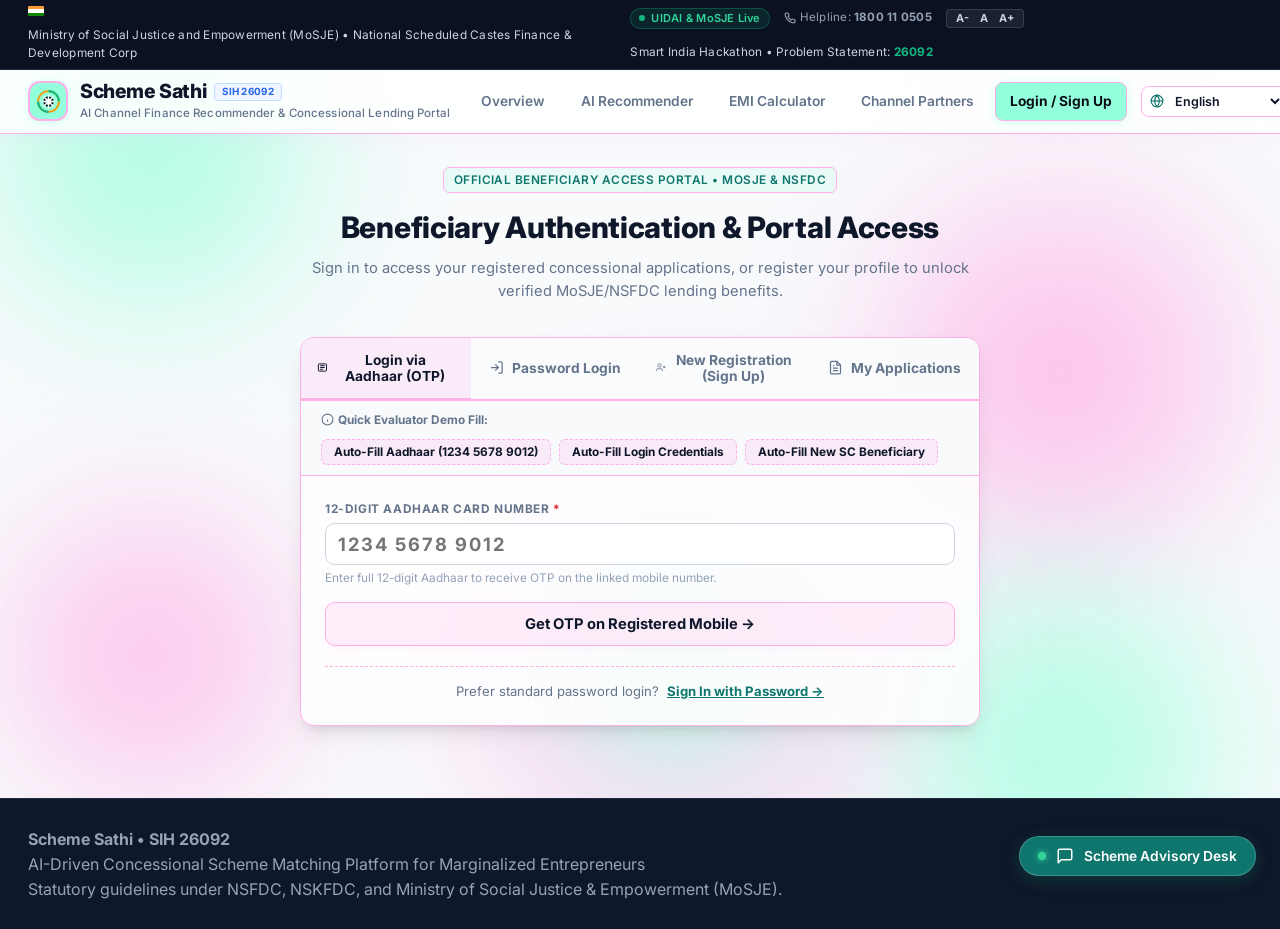
==== commit 33bd207c: "Production Release • Scheme Sathi Live Deployment" ====
--- a/static/auth.html
+++ b/static/auth.html
@@ -4,10 +4,19 @@
   <meta charset="UTF-8">
   <meta name="viewport" content="width=device-width, initial-scale=1.0">
   <title>Beneficiary Login & Sign Up • Scheme Sathi (SIH 26092)</title>
-  <link rel="stylesheet" href="/static/style.css">
+  <link rel="stylesheet" href="/static/style.css?v=3.5">
   <link rel="icon" href="data:image/svg+xml,<svg xmlns=%22http://www.w3.org/2000/svg%22 viewBox=%220%22%200%22%20100%22%20100%22><rect width=%22100%22 height=%22100%22 rx=%2220%22 fill=%22%23047857%22/><text y=%2268%22 x=%2220%22 font-family=%22sans-serif%22 font-weight=%22900%22 font-size=%2250%22 fill=%22%23ffffff%22>SS</text></svg>">
 </head>
 <body>
+  <!-- Ambient Blurred Glowing Balls (Mint & Pink Mesh) -->
+  <div class="ambient-glow-backdrop" aria-hidden="true">
+    <div class="ambient-orb orb-mint-1"></div>
+    <div class="ambient-orb orb-pink-1"></div>
+    <div class="ambient-orb orb-pink-2"></div>
+    <div class="ambient-orb orb-mint-2"></div>
+    <div class="ambient-orb orb-mint-3"></div>
+  </div>
+
 
   <!-- Top Gov Ribbon -->
   <div class="gov-ribbon">
@@ -384,7 +393,7 @@
     </div>
   </footer>
 
-  <script src="/static/app.js?v=3.2"></script>
+  <script src="/static/app.js?v=3.5"></script>
   <script>
     document.addEventListener('DOMContentLoaded', () => {
       // Determine initial tab from path or hash
--- a/static/style.css
+++ b/static/style.css
@@ -3,69 +3,79 @@
 @import url('https://fonts.googleapis.com/css2?family=Inter:wght@300;400;500;600;700;800&display=swap');
 
 :root {
-  /* Institutional Light Theme (Default - Non-AI, Authentic Govt Fintech) */
+  /* AWD Mint & Soft Pink Design System (Light Theme) */
+  --brand-mint: #94ffdb;
+  --brand-pink: #ffb0e7;
+  --brand-pink-subtle: rgba(255, 176, 231, 0.22);
+  --border-pink: #ffb0e7;
+
   --bg-deep: #f8fafc;
-  --bg-main: #f1f5f9;
-  --bg-card: #ffffff;
-  --bg-card-hover: #f8fafc;
-  --bg-card-subtle: #f8fafc;
-  --bg-glass: rgba(255, 255, 255, 0.96);
+  --bg-main: #f8fafc;
+  --bg-card: rgba(255, 255, 255, 0.85);
+  --bg-card-hover: rgba(255, 255, 255, 0.95);
+  --bg-card-subtle: rgba(248, 250, 252, 0.80);
+  --bg-glass: rgba(255, 255, 255, 0.85);
   
-  --green-primary: #047857;       /* Rich MoSJE Forest Emerald */
-  --green-neon: #059669;          /* Emerald 600 for high-contrast accents */
-  --green-dark: #065f46;          /* Emerald 800 for buttons and active states */
-  --green-glow: rgba(4, 120, 87, 0.1);
-  --green-subtle: #ecfdf5;        /* Soft emerald tint for badges */
-  --green-border: #a7f3d0;        /* Crisp border for success states */
-  --green-border-hover: #059669;
+  --green-primary: #0f766e;       /* Deep mint/teal for high-contrast on light surfaces */
+  --green-neon: #10b981;          /* Vibrant mint green */
+  --green-dark: #0d9488;          /* Mint teal */
+  --green-glow: rgba(148, 255, 219, 0.25);
+  --green-subtle: rgba(148, 255, 219, 0.15);
+  --green-border: #ffb0e7;
+  --green-border-hover: #94ffdb;
   
-  --accent-amber: #d97706;        /* Amber 600 */
+  --accent-amber: #d97706;
   --accent-amber-subtle: #fffbeb;
   --accent-amber-border: #fde68a;
   
-  --accent-red: #dc2626;          /* Red 600 */
+  --accent-red: #dc2626;
   --accent-red-subtle: #fef2f2;
   --accent-red-border: #fecaca;
   
-  --accent-blue: #2563eb;         /* Blue 600 */
+  --accent-blue: #2563eb;
   --accent-blue-subtle: #eff6ff;
   --accent-blue-border: #bfdbfe;
   
-  --text-pure: #0f172a;           /* Slate 900 - Authoritative headings */
-  --text-main: #334155;           /* Slate 700 - Highly legible body */
-  --text-muted: #64748b;          /* Slate 500 */
-  --text-dim: #94a3b8;            /* Slate 400 */
+  --text-pure: #0f172a;           /* Dark slate headings */
+  --text-main: #1e293b;           /* Legible slate body */
+  --text-muted: #64748b;
+  --text-dim: #94a3b8;
   
-  --border-dark: #e2e8f0;         /* Slate 200 */
-  --border-subtle: #cbd5e1;       /* Slate 300 */
+  --border-dark: #ffb0e7;         /* Signature soft pink outline */
+  --border-subtle: #ffb0e7;       /* Signature soft pink outline */
   
-  --radius-xs: 4px;
-  --radius-sm: 6px;
-  --radius-md: 10px;
-  --radius-lg: 14px;
+  --radius-xs: 6px;
+  --radius-sm: 10px;
+  --radius-md: 14px;
+  --radius-lg: 18px;
   
-  --shadow-card: 0 1px 3px 0 rgba(15, 23, 42, 0.08), 0 1px 2px -1px rgba(15, 23, 42, 0.04);
-  --shadow-card-hover: 0 4px 6px -1px rgba(15, 23, 42, 0.1), 0 2px 4px -2px rgba(15, 23, 42, 0.06);
-  --shadow-modal: 0 20px 25px -5px rgba(15, 23, 42, 0.15), 0 8px 10px -6px rgba(15, 23, 42, 0.1);
-  --shadow-glow: none;
+  --shadow-card: 0 4px 20px -2px rgba(255, 176, 231, 0.18);
+  --shadow-card-hover: 0 8px 25px -4px rgba(148, 255, 219, 0.35);
+  --shadow-modal: 0 20px 25px -5px rgba(15, 23, 42, 0.2), 0 8px 10px -6px rgba(15, 23, 42, 0.15);
+  --shadow-glow: 0 4px 18px rgba(148, 255, 219, 0.45);
 }
 
 [data-theme="dark"] {
-  /* Executive Slate Dark Theme (Non-AI, Professional Enterprise Dark) */
-  --bg-deep: #0b0f19;
-  --bg-main: #0f172a;
-  --bg-card: #111827;
-  --bg-card-hover: #1f2937;
-  --bg-card-subtle: #162032;
-  --bg-glass: rgba(15, 23, 42, 0.95);
+  /* AWD Mint & Soft Pink Design System (Dark Obsidian Theme) */
+  --brand-mint: #94ffdb;
+  --brand-pink: #ffb0e7;
+  --brand-pink-subtle: rgba(255, 176, 231, 0.18);
+  --border-pink: #ffb0e7;
+
+  --bg-deep: #070a0f;
+  --bg-main: #0b0f17;
+  --bg-card: rgba(18, 24, 36, 0.85);
+  --bg-card-hover: rgba(24, 32, 48, 0.95);
+  --bg-card-subtle: rgba(24, 32, 48, 0.80);
+  --bg-glass: rgba(11, 15, 23, 0.88);
   
-  --green-primary: #10b981;
-  --green-neon: #10b981;
-  --green-dark: #059669;
-  --green-glow: rgba(16, 185, 129, 0.12);
-  --green-subtle: rgba(16, 185, 129, 0.12);
-  --green-border: rgba(16, 185, 129, 0.25);
-  --green-border-hover: #10b981;
+  --green-primary: #94ffdb;       /* Mint Green on dark surfaces */
+  --green-neon: #94ffdb;
+  --green-dark: #6ee7b7;
+  --green-glow: rgba(148, 255, 219, 0.35);
+  --green-subtle: rgba(148, 255, 219, 0.15);
+  --green-border: #ffb0e7;
+  --green-border-hover: #94ffdb;
   
   --accent-amber: #f59e0b;
   --accent-amber-subtle: rgba(245, 158, 11, 0.12);
@@ -79,18 +89,18 @@
   --accent-blue-subtle: rgba(56, 189, 248, 0.12);
   --accent-blue-border: rgba(56, 189, 248, 0.25);
   
-  --text-pure: #f8fafc;
-  --text-main: #e2e8f0;
+  --text-pure: #ffffff;
+  --text-main: #f8fafc;
   --text-muted: #94a3b8;
   --text-dim: #64748b;
   
-  --border-dark: #1f2937;
-  --border-subtle: #374151;
+  --border-dark: #ffb0e7;         /* Signature soft pink outline in dark */
+  --border-subtle: #ffb0e7;       /* Signature soft pink outline in dark */
   
-  --shadow-card: 0 4px 12px rgba(0, 0, 0, 0.4);
-  --shadow-card-hover: 0 6px 20px rgba(0, 0, 0, 0.6);
+  --shadow-card: 0 4px 20px -2px rgba(255, 176, 231, 0.12);
+  --shadow-card-hover: 0 8px 25px -4px rgba(148, 255, 219, 0.3);
   --shadow-modal: 0 25px 50px -12px rgba(0, 0, 0, 0.7);
-  --shadow-glow: none;
+  --shadow-glow: 0 4px 18px rgba(148, 255, 219, 0.45);
 }
 
 * {
@@ -102,13 +112,19 @@
 }
 
 body {
+  position: relative;
   background-color: var(--bg-deep);
   color: var(--text-main);
   line-height: 1.55;
   min-height: 100vh;
   display: flex;
   flex-direction: column;
-  transition: background-color 0.2s ease, color 0.2s ease;
+  overflow-x: hidden;
+  transition: background-color 0.25s ease, color 0.25s ease;
+}
+
+[data-theme="dark"] body {
+  background-color: #070a0f;
 }
 
 /* Top Gov Ribbon - Authoritative Government Header */
@@ -228,17 +244,17 @@
   background: var(--bg-glass);
   backdrop-filter: blur(16px);
   -webkit-backdrop-filter: blur(16px);
-  border-bottom: 1px solid var(--border-dark);
+  border-bottom: 1.5px solid #ffb0e7;
   padding: 10px 28px;
   position: sticky;
   top: 0;
   z-index: 1000;
   transition: all 0.2s ease;
-  box-shadow: 0 1px 4px 0 rgba(15, 23, 42, 0.05);
+  box-shadow: 0 4px 20px -2px rgba(255, 176, 231, 0.12);
 }
 
 [data-theme="dark"] header {
-  border-bottom: 1px solid rgba(16, 185, 129, 0.18);
+  border-bottom: 1.5px solid #ffb0e7;
   box-shadow: 0 4px 20px -2px rgba(0, 0, 0, 0.45);
 }
 
@@ -261,24 +277,28 @@
 }
 
 .brand-emblem-badge {
-  width: 42px;
-  height: 42px;
-  background: linear-gradient(135deg, #065f46 0%, #047857 60%, #059669 100%);
-  border: 1.5px solid #d97706;
-  border-radius: 10px;
+  width: 40px;
+  height: 40px;
+  background: #94ffdb;
+  border: 2px solid #ffb0e7;
+  border-radius: 12px;
   display: flex;
   align-items: center;
   justify-content: center;
-  color: #ffffff;
-  box-shadow: 0 2px 8px rgba(4, 120, 87, 0.25), inset 0 1px 1px rgba(255, 255, 255, 0.2);
+  color: #0b0f17;
+  box-shadow: 0 2px 10px rgba(148, 255, 219, 0.35);
   transition: transform 0.2s ease, box-shadow 0.2s ease;
   position: relative;
   flex-shrink: 0;
 }
 
+.brand-emblem-badge svg {
+  stroke: #0b0f17;
+}
+
 .brand-wrapper:hover .brand-emblem-badge {
-  transform: translateY(-1px);
-  box-shadow: 0 4px 12px rgba(4, 120, 87, 0.35);
+  transform: translateY(-1px) scale(1.05);
+  box-shadow: 0 4px 14px rgba(148, 255, 219, 0.45);
 }
 
 .brand-text h1 {
@@ -344,8 +364,8 @@
 
 .nav-item:hover {
   color: var(--text-pure);
-  background: var(--bg-card-hover);
-  border-color: var(--border-dark);
+  background: rgba(255, 176, 231, 0.16);
+  border-color: #ffb0e7;
 }
 
 .nav-item:hover svg {
@@ -353,15 +373,15 @@
 }
 
 .nav-item.active {
-  color: #ffffff !important;
-  background: var(--green-primary);
-  font-weight: 700;
-  box-shadow: 0 2px 8px rgba(4, 120, 87, 0.28);
-  border-color: transparent;
+  background-color: #94ffdb !important;
+  color: #0b0f17 !important;
+  border: 1.5px solid #ffb0e7 !important;
+  font-weight: 700;
+  box-shadow: 0 2px 10px rgba(148, 255, 219, 0.45);
 }
 
 .nav-item.active svg {
-  stroke: #ffffff;
+  stroke: #0b0f17 !important;
 }
 
 /* Theme & Language Controls */
@@ -374,24 +394,49 @@
 }
 
 .theme-toggle-btn {
-  background: var(--bg-card);
-  border: 1px solid var(--border-subtle);
-  color: var(--text-main);
-  padding: 6px 11px;
-  border-radius: 8px;
-  font-size: 0.76rem;
-  font-weight: 600;
+  position: relative;
+  background-color: rgba(255, 176, 231, 0.22) !important;
+  border: 1.5px solid #ffb0e7 !important;
+  color: var(--text-pure) !important;
+  padding: 6px 12px;
+  border-radius: 10px;
+  font-size: 0.78rem;
+  font-weight: 700;
   cursor: pointer;
   display: inline-flex;
   align-items: center;
   gap: 6px;
-  transition: all 0.15s ease;
+  transition: all 0.35s cubic-bezier(0.4, 0, 0.2, 1);
+  overflow: hidden;
+  isolation: isolate;
+}
+
+[data-theme="dark"] .theme-toggle-btn {
+  background-color: rgba(255, 176, 231, 0.18) !important;
+  color: #ffffff !important;
+  border-color: #ffb0e7 !important;
+}
+
+.theme-toggle-btn::before {
+  content: '';
+  position: absolute;
+  inset: 0;
+  background: linear-gradient(135deg, #94ffdb 0%, #6ee7b7 100%);
+  opacity: 0;
+  transition: opacity 0.35s cubic-bezier(0.4, 0, 0.2, 1);
+  z-index: -1;
+}
+
+.theme-toggle-btn:hover::before {
+  opacity: 1;
 }
 
 .theme-toggle-btn:hover {
-  border-color: var(--green-primary);
-  color: var(--green-primary);
-  background: var(--bg-card-hover);
+  background-color: #94ffdb !important;
+  border-color: #94ffdb !important;
+  color: #0b0f17 !important;
+  box-shadow: 0 4px 18px rgba(148, 255, 219, 0.45) !important;
+  transform: translateY(-1px);
 }
 
 .lang-select-box {
@@ -456,20 +501,22 @@
 
 /* Hero Section - Clean Institutional Banner */
 .gov-hero, .cyber-hero {
+  backdrop-filter: blur(16px);
+  -webkit-backdrop-filter: blur(16px);
   background: var(--bg-card);
-  border: 1px solid var(--border-dark);
-  border-radius: var(--radius-md);
+  border: 2px solid #ffb0e7;
+  border-radius: var(--radius-lg);
   padding: 36px 40px;
   margin-bottom: 32px;
   position: relative;
-  box-shadow: var(--shadow-card);
+  box-shadow: 0 4px 20px -2px rgba(255, 176, 231, 0.18);
 }
 
 .gov-badge, .cyber-badge {
   display: inline-flex;
   align-items: center;
   background: var(--green-subtle);
-  border: 1px solid var(--green-border);
+  border: 1px solid #ffb0e7;
   color: var(--green-primary);
   font-size: 0.74rem;
   font-weight: 600;
@@ -506,14 +553,24 @@
   grid-template-columns: repeat(auto-fit, minmax(170px, 1fr));
   gap: 14px;
   padding-top: 24px;
-  border-top: 1px solid var(--border-dark);
+  border-top: 1px solid #ffb0e7;
 }
 
 .stat-box {
-  background: var(--bg-card-subtle);
-  border: 1px solid var(--border-dark);
+  backdrop-filter: blur(16px);
+  -webkit-backdrop-filter: blur(16px);
+  background: var(--bg-card);
+  border: 1.5px solid #ffb0e7;
   border-radius: var(--radius-sm);
-  padding: 12px 16px;
+  padding: 14px 18px;
+  transition: all 0.2s ease;
+  box-shadow: 0 2px 10px rgba(255, 176, 231, 0.1);
+}
+
+.stat-box:hover {
+  border-color: #ffb0e7;
+  box-shadow: 0 4px 18px rgba(148, 255, 219, 0.35);
+  transform: translateY(-2px);
 }
 
 .stat-box h4 {
@@ -547,14 +604,23 @@
 }
 
 .step-card {
+  backdrop-filter: blur(16px);
+  -webkit-backdrop-filter: blur(16px);
   background: var(--bg-card);
-  border: 1px solid var(--border-dark);
+  border: 1.5px solid #ffb0e7;
   border-radius: var(--radius-sm);
   padding: 20px 22px;
   display: flex;
   flex-direction: column;
   gap: 8px;
-  box-shadow: var(--shadow-card);
+  box-shadow: 0 4px 20px -2px rgba(255, 176, 231, 0.12);
+  transition: all 0.25s ease;
+}
+
+.step-card:hover {
+  border-color: #ffb0e7;
+  box-shadow: 0 6px 22px -2px rgba(148, 255, 219, 0.28);
+  transform: translateY(-2px);
 }
 
 .step-number {
@@ -586,21 +652,23 @@
 }
 
 .module-card {
+  backdrop-filter: blur(16px);
+  -webkit-backdrop-filter: blur(16px);
   background: var(--bg-card);
-  border: 1px solid var(--border-dark);
+  border: 1.5px solid #ffb0e7;
   border-radius: var(--radius-md);
   padding: 24px 26px;
   display: flex;
   flex-direction: column;
   justify-content: space-between;
-  transition: transform 0.2s ease, box-shadow 0.2s ease, border-color 0.2s ease;
-  box-shadow: var(--shadow-card);
+  transition: transform 0.25s ease, box-shadow 0.25s ease, border-color 0.25s ease;
+  box-shadow: 0 4px 20px -2px rgba(255, 176, 231, 0.15);
 }
 
 .module-card:hover {
   transform: translateY(-2px);
-  box-shadow: var(--shadow-card-hover);
-  border-color: var(--green-border-hover);
+  box-shadow: 0 8px 25px -4px rgba(148, 255, 219, 0.3);
+  border-color: #ffb0e7;
 }
 
 .module-tag-header {
@@ -633,54 +701,100 @@
   line-height: 1.55;
 }
 
-/* Buttons - Clean Professional CTAs (No neon glow) */
-.btn-primary, .btn-neon {
-  background: var(--green-primary);
-  color: #ffffff !important;
-  font-weight: 600;
+/* ==============================================================================
+   Universal Two-Tone Button Engine (AWD Project Standard)
+   Translucent soft pink (#ffb0e7) idle -> Mint green (#94ffdb) glow hover
+   ============================================================================== */
+.btn-primary,
+.btn-secondary,
+.btn-dark,
+.btn-neon,
+.btn-action,
+.btn-pink-green,
+.btn-pink-shade,
+.btn-two-tone {
+  position: relative;
+  background-color: rgba(255, 176, 231, 0.22) !important;
+  border: 1.5px solid #ffb0e7 !important;
+  color: #0f172a !important;
+  font-weight: 700 !important;
   font-size: 0.86rem;
   padding: 9px 18px;
-  border-radius: var(--radius-sm);
-  border: 1px solid var(--green-dark);
-  cursor: pointer;
-  text-decoration: none;
-  display: inline-flex;
-  align-items: center;
-  justify-content: center;
-  gap: 8px;
-  transition: all 0.15s ease;
-  letter-spacing: 0.01em;
-  box-shadow: 0 1px 2px 0 rgba(0, 0, 0, 0.05);
-}
-
-.btn-primary:hover, .btn-neon:hover {
-  background: var(--green-dark);
-  color: #ffffff !important;
-  box-shadow: 0 2px 4px 0 rgba(4, 120, 87, 0.25);
-}
-
-.btn-secondary, .btn-dark {
-  background: var(--bg-card);
-  color: var(--text-pure) !important;
-  border: 1px solid var(--border-subtle);
-  font-weight: 500;
-  font-size: 0.84rem;
-  padding: 8px 16px;
   border-radius: var(--radius-sm);
   cursor: pointer;
   text-decoration: none;
   display: inline-flex;
   align-items: center;
   justify-content: center;
-  gap: 6px;
-  transition: all 0.15s ease;
-  box-shadow: 0 1px 2px 0 rgba(0, 0, 0, 0.03);
-}
-
-.btn-secondary:hover, .btn-dark:hover {
-  background: var(--bg-card-hover);
-  border-color: var(--text-muted);
-  color: var(--text-pure) !important;
+  gap: 8px;
+  transition: all 0.35s cubic-bezier(0.4, 0, 0.2, 1);
+  overflow: hidden;
+  isolation: isolate;
+  box-shadow: 0 2px 8px rgba(255, 176, 231, 0.15);
+}
+
+[data-theme="dark"] .btn-primary,
+[data-theme="dark"] .btn-secondary,
+[data-theme="dark"] .btn-dark,
+[data-theme="dark"] .btn-neon,
+[data-theme="dark"] .btn-action,
+[data-theme="dark"] .btn-pink-green,
+[data-theme="dark"] .btn-pink-shade,
+[data-theme="dark"] .btn-two-tone {
+  background-color: rgba(255, 176, 231, 0.18) !important;
+  color: #ffffff !important;
+  border-color: #ffb0e7 !important;
+}
+
+.btn-primary::before,
+.btn-secondary::before,
+.btn-dark::before,
+.btn-neon::before,
+.btn-action::before,
+.btn-pink-green::before,
+.btn-pink-shade::before,
+.btn-two-tone::before {
+  content: '';
+  position: absolute;
+  inset: 0;
+  background: linear-gradient(135deg, #94ffdb 0%, #6ee7b7 100%);
+  opacity: 0;
+  transition: opacity 0.35s cubic-bezier(0.4, 0, 0.2, 1);
+  z-index: -1;
+}
+
+.btn-primary:hover::before,
+.btn-secondary:hover::before,
+.btn-dark:hover::before,
+.btn-neon:hover::before,
+.btn-action:hover::before,
+.btn-pink-green:hover::before,
+.btn-pink-shade:hover::before,
+.btn-two-tone:hover::before {
+  opacity: 1;
+}
+
+.btn-primary:hover,
+.btn-secondary:hover,
+.btn-dark:hover,
+.btn-neon:hover,
+.btn-action:hover,
+.btn-pink-green:hover,
+.btn-pink-shade:hover,
+.btn-two-tone:hover,
+[data-theme="dark"] .btn-primary:hover,
+[data-theme="dark"] .btn-secondary:hover,
+[data-theme="dark"] .btn-dark:hover,
+[data-theme="dark"] .btn-neon:hover,
+[data-theme="dark"] .btn-action:hover,
+[data-theme="dark"] .btn-pink-green:hover,
+[data-theme="dark"] .btn-pink-shade:hover,
+[data-theme="dark"] .btn-two-tone:hover {
+  background-color: #94ffdb !important;
+  border-color: #94ffdb !important;
+  color: #0b0f17 !important;
+  box-shadow: 0 4px 18px rgba(148, 255, 219, 0.45) !important;
+  transform: translateY(-1px);
 }
 
 /* Category Filter Tabs */
@@ -692,55 +806,67 @@
 }
 
 .tab-pill {
-  background: var(--bg-card);
-  border: 1px solid var(--border-dark);
-  color: var(--text-muted);
-  padding: 6px 14px;
-  border-radius: var(--radius-xs);
+  position: relative;
+  background-color: rgba(255, 176, 231, 0.18) !important;
+  border: 1.5px solid #ffb0e7 !important;
+  color: var(--text-pure) !important;
+  padding: 7px 16px;
+  border-radius: 9999px;
   font-size: 0.78rem;
-  font-weight: 600;
+  font-weight: 700;
   cursor: pointer;
-  transition: all 0.15s;
-}
-
-.tab-pill:hover {
-  color: var(--text-pure);
-  border-color: var(--border-subtle);
-  background: var(--bg-card-hover);
-}
-
+  transition: all 0.3s cubic-bezier(0.4, 0, 0.2, 1);
+  overflow: hidden;
+  isolation: isolate;
+}
+
+.tab-pill::before {
+  content: '';
+  position: absolute;
+  inset: 0;
+  background: linear-gradient(135deg, #94ffdb 0%, #6ee7b7 100%);
+  opacity: 0;
+  transition: opacity 0.3s cubic-bezier(0.4, 0, 0.2, 1);
+  z-index: -1;
+}
+
+.tab-pill:hover::before,
+.tab-pill.active::before {
+  opacity: 1;
+}
+
+.tab-pill:hover,
 .tab-pill.active {
-  background: var(--green-subtle);
-  border-color: var(--green-primary);
-  color: var(--green-primary);
-  font-weight: 700;
+  background-color: #94ffdb !important;
+  border-color: #94ffdb !important;
+  color: #0b0f17 !important;
+  box-shadow: 0 4px 14px rgba(148, 255, 219, 0.45);
+  transform: translateY(-1px);
 }
 
 /* Progressive Disclosure Accordions */
 .accordion-box {
-  border: 1px solid var(--border-dark);
-  border-radius: var(--radius-xs);
+  border: 1.5px solid #ffb0e7;
+  border-radius: var(--radius-sm);
   background: var(--bg-card);
   margin-top: 14px;
   overflow: hidden;
 }
 
 .accordion-header {
-  padding: 10px 14px;
-  background: var(--bg-card-subtle);
+  padding: 12px 14px;
+  background: var(--bg-card);
   cursor: pointer;
   display: flex;
   justify-content: space-between;
   align-items: center;
-  font-size: 0.82rem;
+  font-size: 0.86rem;
   font-weight: 600;
-  color: var(--text-muted);
-  user-select: none;
-  border-bottom: 1px solid transparent;
+  color: var(--text-pure);
+  transition: background 0.15s ease;
 }
 
 .accordion-header:hover {
-  color: var(--text-pure);
   background: var(--bg-card-hover);
 }
 
@@ -749,24 +875,32 @@
   font-size: 0.82rem;
   color: var(--text-muted);
   line-height: 1.55;
-  border-top: 1px solid var(--border-dark);
+  border-top: 1px solid #ffb0e7;
   background: var(--bg-card);
 }
 
-/* Card & Form Styles */
-.gov-card, .cyber-card {
+/* Card & Form Styles - AWD Standard (Soft Pink Border & Mint Hover Glow) */
+.gov-card, .cyber-card, .card-branded {
+  backdrop-filter: blur(16px);
+  -webkit-backdrop-filter: blur(16px);
   background: var(--bg-card);
-  border: 1px solid var(--border-dark);
+  border: 1.5px solid #ffb0e7;
   border-radius: var(--radius-md);
   padding: 26px 28px;
   margin-bottom: 26px;
-  box-shadow: var(--shadow-card);
+  box-shadow: 0 4px 20px -2px rgba(255, 176, 231, 0.15);
+  transition: transform 0.25s ease, box-shadow 0.25s ease, border-color 0.25s ease;
+}
+
+.gov-card:hover, .cyber-card:hover, .card-branded:hover {
+  border-color: #ffb0e7;
+  box-shadow: 0 8px 25px -4px rgba(148, 255, 219, 0.28);
 }
 
 .form-label {
   display: block;
   font-size: 0.74rem;
-  font-weight: 600;
+  font-weight: 700;
   color: var(--text-muted);
   margin-bottom: 5px;
   text-transform: uppercase;
@@ -776,18 +910,24 @@
 .form-input, .form-select, .form-textarea {
   width: 100%;
   padding: 9px 12px;
-  border-radius: var(--radius-xs);
-  border: 1px solid var(--border-subtle);
+  border-radius: var(--radius-sm);
+  border: 1.5px solid #cbd5e1;
   font-size: 0.88rem;
   background: var(--bg-card);
   color: var(--text-pure);
-  transition: all 0.15s ease;
+  transition: all 0.2s ease;
+}
+
+[data-theme="dark"] .form-input,
+[data-theme="dark"] .form-select,
+[data-theme="dark"] .form-textarea {
+  border-color: #334155;
 }
 
 .form-input:focus, .form-select:focus, .form-textarea:focus {
   outline: none;
-  border-color: var(--green-primary);
-  box-shadow: 0 0 0 3px var(--green-glow);
+  border-color: #ffb0e7;
+  box-shadow: 0 0 0 3px rgba(255, 176, 231, 0.35);
 }
 
 .form-textarea {
@@ -803,21 +943,24 @@
 
 /* Preset Persona Chips */
 .persona-chip {
-  background: var(--bg-card);
-  border: 1px solid var(--border-subtle);
-  border-radius: var(--radius-xs);
-  padding: 5px 12px;
-  font-size: 0.74rem;
-  font-weight: 500;
+  background: rgba(255, 176, 231, 0.18);
+  border: 1.5px solid #ffb0e7;
+  border-radius: 9999px;
+  padding: 6px 14px;
+  font-size: 0.76rem;
+  font-weight: 600;
   color: var(--text-main);
   cursor: pointer;
-  transition: all 0.15s;
-}
-
-.persona-chip:hover {
-  background: var(--green-subtle);
-  border-color: var(--green-primary);
-  color: var(--green-primary);
+  transition: all 0.2s ease;
+}
+
+.persona-chip:hover,
+.persona-chip.active {
+  background-color: #94ffdb !important;
+  border-color: #94ffdb !important;
+  color: #0b0f17 !important;
+  box-shadow: 0 2px 10px rgba(148, 255, 219, 0.45);
+  transform: translateY(-1px);
 }
 
 /* Scheme Result Cards */
@@ -828,27 +971,29 @@
 }
 
 .scheme-card, .scheme-cyber-card {
+  backdrop-filter: blur(16px);
+  -webkit-backdrop-filter: blur(16px);
   background: var(--bg-card);
-  border: 1px solid var(--border-dark);
+  border: 1.5px solid #ffb0e7;
   border-radius: var(--radius-md);
   padding: 22px;
   display: flex;
   flex-direction: column;
   justify-content: space-between;
-  transition: transform 0.2s ease, box-shadow 0.2s ease, border-color 0.2s ease;
+  transition: transform 0.25s ease, box-shadow 0.25s ease, border-color 0.25s ease;
   position: relative;
-  box-shadow: var(--shadow-card);
+  box-shadow: 0 4px 20px -2px rgba(255, 176, 231, 0.15);
 }
 
 .scheme-card:hover, .scheme-cyber-card:hover {
   transform: translateY(-2px);
-  box-shadow: var(--shadow-card-hover);
-  border-color: var(--border-subtle);
+  box-shadow: 0 8px 25px -4px rgba(148, 255, 219, 0.3);
+  border-color: #ffb0e7;
 }
 
 .scheme-card.top-pick, .scheme-cyber-card.top-pick {
-  border: 1px solid var(--green-primary);
-  box-shadow: 0 4px 14px rgba(4, 120, 87, 0.12);
+  border: 2px solid #94ffdb;
+  box-shadow: 0 4px 22px rgba(148, 255, 219, 0.35);
 }
 
 .top-badge-ribbon {
@@ -1727,27 +1872,52 @@
 
 /* Primary High-Contrast Login CTA (Logged Out) */
 .btn-auth-nav {
+  position: relative;
   display: inline-flex;
   align-items: center;
   gap: 7px;
-  background: linear-gradient(135deg, var(--green-dark) 0%, var(--green-primary) 100%);
+  background-color: rgba(255, 176, 231, 0.22) !important;
+  border: 1.5px solid #ffb0e7 !important;
+  color: #0f172a !important;
+  padding: 7px 15px;
+  border-radius: 10px;
+  font-size: 0.82rem;
+  font-weight: 700;
+  cursor: pointer;
+  transition: all 0.35s cubic-bezier(0.4, 0, 0.2, 1);
+  white-space: nowrap;
+  box-shadow: 0 2px 8px rgba(255, 176, 231, 0.15);
+  text-decoration: none;
+  overflow: hidden;
+  isolation: isolate;
+}
+
+[data-theme="dark"] .btn-auth-nav {
+  background-color: rgba(255, 176, 231, 0.18) !important;
   color: #ffffff !important;
-  border: 1px solid var(--green-dark);
-  padding: 7px 15px;
-  border-radius: 8px;
-  font-size: 0.82rem;
-  font-weight: 700;
-  cursor: pointer;
-  transition: all 0.18s ease;
-  white-space: nowrap;
-  box-shadow: 0 2px 6px rgba(4, 120, 87, 0.2);
-  text-decoration: none;
+  border-color: #ffb0e7 !important;
+}
+
+.btn-auth-nav::before {
+  content: '';
+  position: absolute;
+  inset: 0;
+  background: linear-gradient(135deg, #94ffdb 0%, #6ee7b7 100%);
+  opacity: 0;
+  transition: opacity 0.35s cubic-bezier(0.4, 0, 0.2, 1);
+  z-index: -1;
+}
+
+.btn-auth-nav:hover::before {
+  opacity: 1;
 }
 
 .btn-auth-nav:hover {
+  background-color: #94ffdb !important;
+  border-color: #94ffdb !important;
+  color: #0b0f17 !important;
+  box-shadow: 0 4px 18px rgba(148, 255, 219, 0.45) !important;
   transform: translateY(-1px);
-  box-shadow: 0 4px 12px rgba(4, 120, 87, 0.35);
-  filter: brightness(1.06);
 }
 
 .btn-auth-nav svg {
@@ -1764,25 +1934,30 @@
   display: inline-flex;
   align-items: center;
   gap: 8px;
-  background: var(--bg-card);
-  border: 1px solid var(--border-subtle);
-  padding: 4px 10px 4px 5px;
+  background-color: rgba(255, 176, 231, 0.22);
+  border: 1.5px solid #ffb0e7;
+  padding: 4px 12px 4px 5px;
   border-radius: 999px;
   cursor: pointer;
-  transition: all 0.15s ease;
+  transition: all 0.25s ease;
   user-select: none;
+  color: var(--text-pure);
+  font-weight: 700;
 }
 
 .user-profile-chip-btn:hover, .user-profile-chip-btn.active {
-  border-color: var(--green-primary);
-  box-shadow: 0 2px 8px var(--green-glow);
-  background: var(--bg-card-hover);
+  border-color: #94ffdb;
+  box-shadow: 0 2px 12px rgba(148, 255, 219, 0.45);
+  background-color: rgba(148, 255, 219, 0.22);
 }
 
 .user-avatar-circle {
   width: 28px;
   height: 28px;
   border-radius: 50%;
+  background: #ffb0e7;
+  color: #0b0f17;
+  font-weight: 800;
   background: linear-gradient(135deg, var(--green-dark), var(--green-primary));
   color: #ffffff;
   display: flex;
@@ -1841,9 +2016,11 @@
   right: 0;
   min-width: 260px;
   background: var(--bg-card);
-  border: 1px solid var(--border-dark);
+  backdrop-filter: blur(20px);
+  -webkit-backdrop-filter: blur(20px);
+  border: 1.5px solid #ffb0e7;
   border-radius: 12px;
-  box-shadow: var(--shadow-modal);
+  box-shadow: 0 12px 36px -4px rgba(0, 0, 0, 0.25), 0 0 15px rgba(255, 176, 231, 0.25);
   padding: 10px;
   display: none;
   flex-direction: column;
@@ -2096,6 +2273,8 @@
 }
 
 .auth-page-card {
+  backdrop-filter: blur(16px);
+  -webkit-backdrop-filter: blur(16px);
   background: var(--bg-card);
   border: 1px solid var(--border-dark);
   border-radius: var(--radius-md);
@@ -2107,7 +2286,7 @@
 
 .auth-page-tabs {
   display: flex;
-  border-bottom: 2px solid var(--border-dark);
+  border-bottom: 2px solid #ffb0e7;
   background: var(--bg-card-subtle);
 }
 
@@ -2126,19 +2305,19 @@
   cursor: pointer;
   border-bottom: 3px solid transparent;
   margin-bottom: -2px;
-  transition: all 0.15s ease;
+  transition: all 0.2s ease;
   text-align: center;
 }
 
 .auth-page-tab:hover:not(.active) {
   color: var(--text-pure);
-  background: rgba(0, 0, 0, 0.02);
+  background: rgba(255, 176, 231, 0.12);
 }
 
 .auth-page-tab.active {
-  color: var(--green-primary);
-  border-bottom-color: var(--green-primary);
-  background: var(--bg-card);
+  color: var(--text-pure);
+  border-bottom-color: #ffb0e7;
+  background: rgba(255, 176, 231, 0.22);
 }
 
 .auth-demo-bar {
@@ -2153,21 +2332,23 @@
 }
 
 .btn-demo-fill {
-  background: var(--green-subtle);
-  border: 1px dashed var(--green-border);
-  color: var(--green-primary);
-  font-size: 0.72rem;
-  font-weight: 700;
-  padding: 4px 10px;
-  border-radius: 4px;
+  background: rgba(255, 176, 231, 0.22);
+  border: 1.5px dashed #ffb0e7;
+  color: var(--text-pure);
+  font-size: 0.74rem;
+  font-weight: 700;
+  padding: 5px 12px;
+  border-radius: var(--radius-xs);
   cursor: pointer;
-  transition: all 0.15s ease;
+  transition: all 0.25s ease;
 }
 
 .btn-demo-fill:hover {
-  background: var(--green-primary);
-  color: #ffffff;
+  background: #94ffdb;
+  border-color: #94ffdb;
   border-style: solid;
+  color: #0b0f17;
+  box-shadow: 0 2px 10px rgba(148, 255, 219, 0.45);
 }
 
 .auth-panel-body {
@@ -2220,22 +2401,451 @@
 }
 
 .btn-demo-copy {
-  background: var(--green-subtle);
-  border: 1px solid var(--green-border);
-  color: var(--green-primary);
-  font-size: 0.70rem;
-  font-weight: 700;
+  background: rgba(255, 176, 231, 0.22);
+  border: 1.5px solid #ffb0e7;
+  color: var(--text-pure);
+  font-size: 0.72rem;
+  font-weight: 700;
+  padding: 4px 10px;
+  border-radius: 4px;
+  cursor: pointer;
+  transition: all 0.25s ease;
+}
+
+.btn-demo-copy:hover {
+  background: #94ffdb;
+  border-color: #94ffdb;
+  color: #0b0f17;
+  box-shadow: 0 2px 8px rgba(148, 255, 219, 0.45);
+}
+
+/* ==============================================================================
+   Dynamic Two-Tone Button Engine (Institutional Soft Pink -> Mint Green Glow)
+   ============================================================================== */
+.btn-action,
+.btn-pink-green,
+.btn-two-tone {
+  position: relative;
+  background-color: rgba(255, 176, 231, 0.22) !important;
+  border: 1.5px solid #ffb0e7 !important;
+  color: #0f172a !important;
+  font-weight: 700;
+  border-radius: 0.5rem;
+  padding: 0.65rem 1.25rem;
+  transition: all 0.35s cubic-bezier(0.4, 0, 0.2, 1);
+  overflow: hidden;
+  cursor: pointer;
+  isolation: isolate;
+  display: inline-flex;
+  align-items: center;
+  justify-content: center;
+  text-decoration: none;
+}
+
+[data-theme="dark"] .btn-action,
+[data-theme="dark"] .btn-pink-green,
+[data-theme="dark"] .btn-two-tone {
+  background-color: rgba(255, 176, 231, 0.18) !important;
+  color: #ffffff !important;
+  border-color: #ffb0e7 !important;
+}
+
+.btn-action::before,
+.btn-pink-green::before,
+.btn-two-tone::before {
+  content: '';
+  position: absolute;
+  inset: 0;
+  background: linear-gradient(135deg, #94ffdb 0%, #6ee7b7 100%);
+  opacity: 0;
+  transition: opacity 0.35s cubic-bezier(0.4, 0, 0.2, 1);
+  z-index: -1;
+}
+
+.btn-action:hover::before,
+.btn-pink-green:hover::before,
+.btn-two-tone:hover::before {
+  opacity: 1;
+}
+
+.btn-action:hover,
+.btn-pink-green:hover,
+.btn-two-tone:hover,
+[data-theme="dark"] .btn-action:hover,
+[data-theme="dark"] .btn-pink-green:hover,
+[data-theme="dark"] .btn-two-tone:hover {
+  background-color: #94ffdb !important;
+  border-color: #94ffdb !important;
+  color: #0b0f17 !important;
+  box-shadow: 0 4px 18px rgba(148, 255, 219, 0.45);
+  transform: translateY(-1px);
+}
+
+/* ==============================================================================
+   Modernized 4-Column Footer & Microservice Health Monitors
+   ============================================================================== */
+.site-footer {
+  background: #0b1120;
+  border-top: 1px solid #1e293b;
+  color: #94a3b8;
+  margin-top: 48px;
+  padding: 0;
+}
+
+.footer-cta-ribbon {
+  background: linear-gradient(135deg, #0f172a 0%, #1e293b 100%);
+  border-bottom: 1px solid #334155;
+  padding: 24px 28px;
+}
+
+.footer-cta-inner {
+  max-width: 1320px;
+  margin: 0 auto;
+  display: flex;
+  justify-content: space-between;
+  align-items: center;
+  flex-wrap: wrap;
+  gap: 16px;
+}
+
+.footer-cta-inner h3 {
+  font-size: 1.15rem;
+  font-weight: 700;
+  color: #ffffff;
+  margin-bottom: 4px;
+}
+
+.footer-cta-inner p {
+  font-size: 0.84rem;
+  color: #94a3b8;
+  margin: 0;
+}
+
+.footer-cta-actions {
+  display: flex;
+  gap: 10px;
+  flex-wrap: wrap;
+}
+
+.footer-main-grid {
+  max-width: 1320px;
+  margin: 0 auto;
+  padding: 36px 28px;
+  display: grid;
+  grid-template-columns: repeat(auto-fit, minmax(240px, 1fr));
+  gap: 32px;
+}
+
+.footer-col h4 {
+  color: #ffffff;
+  font-size: 0.92rem;
+  font-weight: 700;
+  margin-bottom: 14px;
+  letter-spacing: 0.02em;
+  text-transform: uppercase;
+}
+
+.footer-links-list,
+.footer-statutory-list {
+  list-style: none;
+  padding: 0;
+  margin: 0;
+  font-size: 0.82rem;
+  display: flex;
+  flex-direction: column;
+  gap: 10px;
+}
+
+.footer-links-list a {
+  color: #94a3b8;
+  text-decoration: none;
+  display: flex;
+  align-items: center;
+  justify-content: space-between;
+  transition: color 0.15s ease;
+}
+
+.footer-links-list a:hover {
+  color: #10b981;
+}
+
+.footer-badge {
+  font-size: 0.65rem;
+  background: rgba(16, 185, 129, 0.12);
+  color: #10b981;
+  padding: 2px 6px;
+  border-radius: 4px;
+  font-weight: 600;
+  border: 1px solid rgba(16, 185, 129, 0.25);
+}
+
+.footer-statutory-list li {
+  line-height: 1.4;
+  color: #94a3b8;
+}
+
+.footer-statutory-list strong {
+  color: #e2e8f0;
+}
+
+.health-indicators-card {
+  background: #111c33;
+  border: 1px solid #1e293b;
+  border-radius: 8px;
+  padding: 10px 14px;
+  display: flex;
+  flex-direction: column;
+  gap: 8px;
+  font-size: 0.76rem;
+}
+
+.health-row {
+  display: flex;
+  align-items: center;
+  gap: 8px;
+  color: #cbd5e1;
+}
+
+.pulse-dot {
+  width: 8px;
+  height: 8px;
+  border-radius: 50%;
+  background-color: #10b981;
+  box-shadow: 0 0 8px #10b981;
+  animation: pulseHealth 2s infinite ease-in-out;
+  flex-shrink: 0;
+}
+
+@keyframes pulseHealth {
+  0%, 100% { transform: scale(1); opacity: 1; }
+  50% { transform: scale(1.3); opacity: 0.6; }
+}
+
+.tech-stack-chips {
+  display: flex;
+  flex-wrap: wrap;
+  gap: 6px;
+}
+
+.tech-chip {
+  font-size: 0.72rem;
+  background: #162138;
+  color: #cbd5e1;
+  border: 1px solid #293e66;
   padding: 3px 8px;
-  border-radius: 3px;
+  border-radius: 4px;
+  font-weight: 500;
+}
+
+.btn-scroll-top {
+  background: #1e293b;
+  color: #cbd5e1;
+  border: 1px solid #334155;
+  padding: 6px 14px;
+  border-radius: 6px;
+  font-size: 0.78rem;
   cursor: pointer;
-  transition: all 0.15s ease;
-}
-
-.btn-demo-copy:hover {
-  background: var(--green-primary);
+  transition: all 0.2s ease;
+}
+
+.btn-scroll-top:hover {
+  background: #334155;
   color: #ffffff;
 }
 
-
-
-
+.footer-bottom-bar {
+  max-width: 1320px;
+  margin: 0 auto;
+  padding: 16px 28px 24px 28px;
+  border-top: 1px solid #1e293b;
+  display: flex;
+  justify-content: space-between;
+  align-items: center;
+  flex-wrap: wrap;
+  gap: 12px;
+  font-size: 0.78rem;
+  color: #64748b;
+}
+
+
+
+
+
+
+
+/* ==============================================================================
+   Ambient Glowing Background Layer (Dynamic Moving Mint & Pink Blurred Orbs)
+   ============================================================================== */
+.ambient-glow-backdrop {
+  position: fixed;
+  top: -300px;
+  left: -300px;
+  width: calc(100vw + 600px);
+  height: calc(100vh + 600px);
+  pointer-events: none;
+  z-index: 0;
+  overflow: hidden;
+  opacity: 0.95;
+  transition: opacity 0.3s ease;
+}
+
+[data-theme="dark"] .ambient-glow-backdrop {
+  opacity: 0.65;
+}
+
+.ambient-orb {
+  position: absolute;
+  border-radius: 50%;
+  pointer-events: none;
+  filter: blur(50px);
+  -webkit-filter: blur(50px);
+  will-change: transform;
+}
+
+/* Orb 1: Upper-left Mint Green (#94ffdb) */
+.orb-mint-1 {
+  width: 540px;
+  height: 540px;
+  background: radial-gradient(circle at 50% 50%, rgba(148, 255, 219, 0.85) 0%, rgba(148, 255, 219, 0.40) 35%, rgba(148, 255, 219, 0.08) 55%, rgba(148, 255, 219, 0) 68%);
+  top: 180px;
+  left: 180px;
+  animation: orbDrift1 13s ease-in-out infinite alternate;
+}
+
+/* Orb 2: Upper-right Soft Pink (#ffb0e7) */
+.orb-pink-1 {
+  width: 600px;
+  height: 600px;
+  background: radial-gradient(circle at 50% 50%, rgba(255, 176, 231, 0.88) 0%, rgba(255, 176, 231, 0.42) 35%, rgba(255, 176, 231, 0.08) 55%, rgba(255, 176, 231, 0) 68%);
+  top: calc(8vh + 300px);
+  right: 220px;
+  animation: orbDrift2 15s ease-in-out infinite alternate;
+  animation-delay: -3s;
+}
+
+/* Orb 3: Center-left Soft Pink (#ffb0e7) */
+.orb-pink-2 {
+  width: 500px;
+  height: 500px;
+  background: radial-gradient(circle at 50% 50%, rgba(255, 176, 231, 0.82) 0%, rgba(255, 176, 231, 0.38) 35%, rgba(255, 176, 231, 0.06) 55%, rgba(255, 176, 231, 0) 68%);
+  top: calc(45vh + 300px);
+  left: 200px;
+  animation: orbDrift3 17s ease-in-out infinite alternate;
+  animation-delay: -7s;
+}
+
+/* Orb 4: Center-right Mint Green (#94ffdb) */
+.orb-mint-2 {
+  width: 560px;
+  height: 560px;
+  background: radial-gradient(circle at 50% 50%, rgba(148, 255, 219, 0.82) 0%, rgba(148, 255, 219, 0.38) 35%, rgba(148, 255, 219, 0.06) 55%, rgba(148, 255, 219, 0) 68%);
+  top: calc(52vh + 300px);
+  right: 240px;
+  animation: orbDrift4 14s ease-in-out infinite alternate;
+  animation-delay: -10s;
+}
+
+/* Orb 5: Lower Center Soft Mint / Pink Dual Mesh */
+.orb-mint-3 {
+  width: 640px;
+  height: 640px;
+  background: radial-gradient(circle at 50% 50%, rgba(148, 255, 219, 0.75) 0%, rgba(255, 176, 231, 0.40) 38%, rgba(255, 176, 231, 0.08) 55%, rgba(255, 176, 231, 0) 70%);
+  bottom: 220px;
+  left: calc(28vw + 300px);
+  animation: orbDrift5 19s ease-in-out infinite alternate;
+  animation-delay: -5s;
+}
+
+/* Smooth, continuously wandering keyframe trajectories across the viewport */
+@keyframes orbDrift1 {
+  0% {
+    transform: translate3d(0, 0, 0) scale(1);
+  }
+  25% {
+    transform: translate3d(180px, 140px, 0) scale(1.15);
+  }
+  50% {
+    transform: translate3d(320px, 40px, 0) scale(0.92);
+  }
+  75% {
+    transform: translate3d(140px, 240px, 0) scale(1.1);
+  }
+  100% {
+    transform: translate3d(0, 0, 0) scale(1);
+  }
+}
+
+@keyframes orbDrift2 {
+  0% {
+    transform: translate3d(0, 0, 0) scale(1);
+  }
+  25% {
+    transform: translate3d(-220px, 160px, 0) scale(0.9);
+  }
+  50% {
+    transform: translate3d(-340px, 50px, 0) scale(1.16);
+  }
+  75% {
+    transform: translate3d(-120px, -90px, 0) scale(1.05);
+  }
+  100% {
+    transform: translate3d(0, 0, 0) scale(1);
+  }
+}
+
+@keyframes orbDrift3 {
+  0% {
+    transform: translate3d(0, 0, 0) scale(1);
+  }
+  30% {
+    transform: translate3d(260px, -150px, 0) scale(1.14);
+  }
+  60% {
+    transform: translate3d(360px, 100px, 0) scale(0.88);
+  }
+  85% {
+    transform: translate3d(130px, 190px, 0) scale(1.08);
+  }
+  100% {
+    transform: translate3d(0, 0, 0) scale(1);
+  }
+}
+
+@keyframes orbDrift4 {
+  0% {
+    transform: translate3d(0, 0, 0) scale(1);
+  }
+  25% {
+    transform: translate3d(-190px, -200px, 0) scale(1.12);
+  }
+  50% {
+    transform: translate3d(-350px, -60px, 0) scale(0.94);
+  }
+  75% {
+    transform: translate3d(-150px, 150px, 0) scale(1.15);
+  }
+  100% {
+    transform: translate3d(0, 0, 0) scale(1);
+  }
+}
+
+@keyframes orbDrift5 {
+  0% {
+    transform: translate3d(0, 0, 0) scale(1);
+  }
+  30% {
+    transform: translate3d(-200px, -180px, 0) scale(1.15);
+  }
+  70% {
+    transform: translate3d(220px, -220px, 0) scale(0.92);
+  }
+  100% {
+    transform: translate3d(0, 0, 0) scale(1);
+  }
+}
+
+/* Ensure content containers sit above ambient glow backdrop (z-index: 0) without clobbering header/modals */
+main, footer {
+  position: relative;
+  z-index: 1;
+}
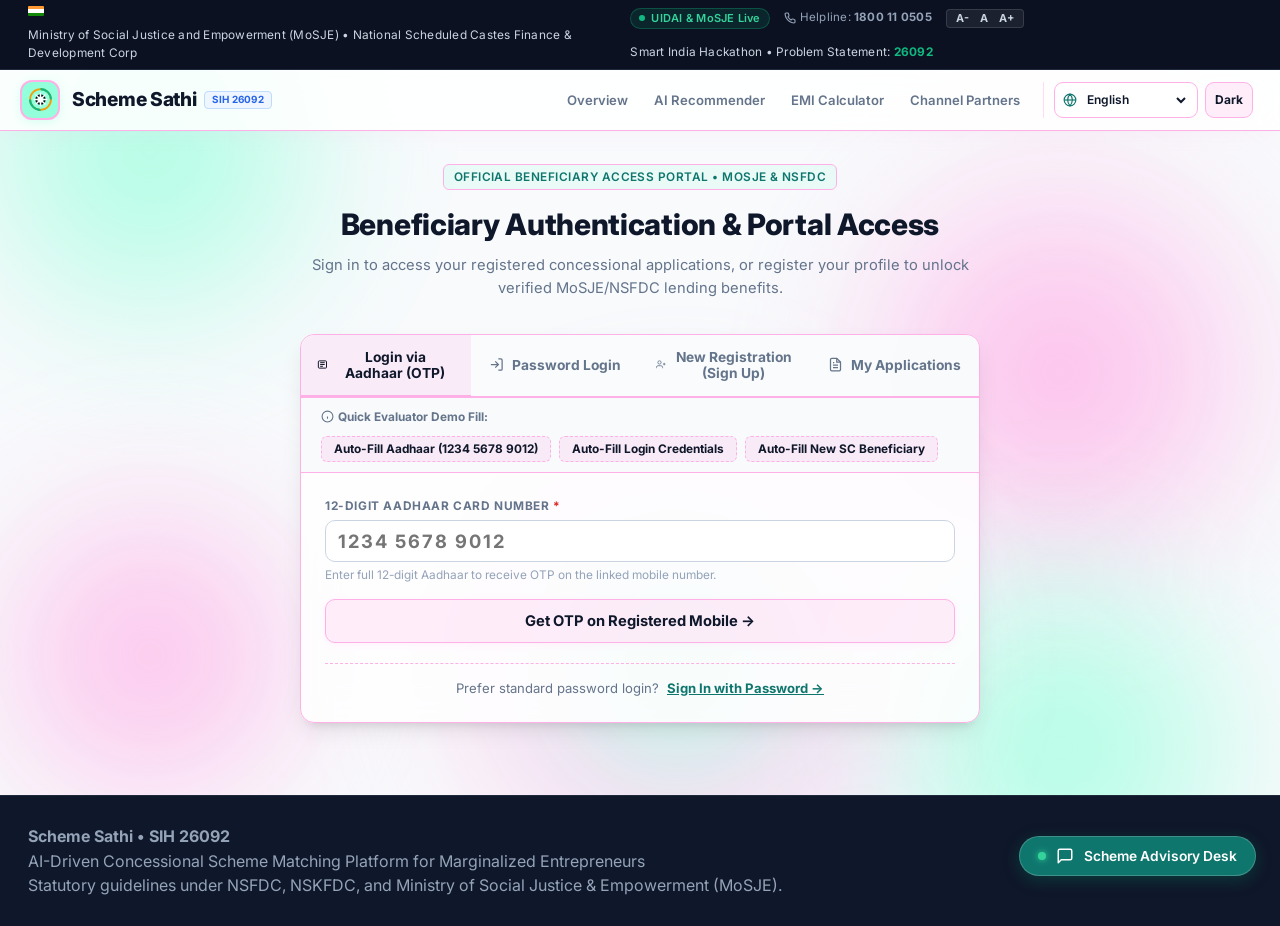
==== commit a78d62d8: "Enhance navbar spacing, uniform button heights, and responsive layout across all viewports" ====
--- a/static/auth.html
+++ b/static/auth.html
@@ -4,7 +4,7 @@
   <meta charset="UTF-8">
   <meta name="viewport" content="width=device-width, initial-scale=1.0">
   <title>Beneficiary Login & Sign Up • Scheme Sathi (SIH 26092)</title>
-  <link rel="stylesheet" href="/static/style.css?v=3.5">
+  <link rel="stylesheet" href="/static/style.css?v=4.0">
   <link rel="icon" href="data:image/svg+xml,<svg xmlns=%22http://www.w3.org/2000/svg%22 viewBox=%220%22%200%22%20100%22%20100%22><rect width=%22100%22 height=%22100%22 rx=%2220%22 fill=%22%23047857%22/><text y=%2268%22 x=%2220%22 font-family=%22sans-serif%22 font-weight=%22900%22 font-size=%2250%22 fill=%22%23ffffff%22>SS</text></svg>">
 </head>
 <body>
@@ -81,10 +81,6 @@
         <a href="/locator" class="nav-item" data-i18n="nav_locator">
           <svg viewBox="0 0 24 24" fill="none" stroke="currentColor"><path d="M21 10c0 7-9 13-9 13s-9-6-9-13a9 9 0 0 1 18 0z"></path><circle cx="12" cy="10" r="3"></circle></svg>
           <span data-i18n="nav_locator">Channel Partners</span>
-        </a>
-        <a href="/login" class="nav-item active" id="nav-auth-tab" data-i18n="nav_auth">
-          <svg viewBox="0 0 24 24" fill="none" stroke="currentColor"><path d="M20 21v-2a4 4 0 0 0-4-4H8a4 4 0 0 0-4 4v2"/><circle cx="12" cy="7" r="4"/></svg>
-          <span data-i18n="nav_auth">Login / Sign Up</span>
         </a>
         
         <div class="nav-controls">
--- a/static/style.css
+++ b/static/style.css
@@ -245,7 +245,7 @@
   backdrop-filter: blur(16px);
   -webkit-backdrop-filter: blur(16px);
   border-bottom: 1.5px solid #ffb0e7;
-  padding: 10px 28px;
+  padding: 10px 32px;
   position: sticky;
   top: 0;
   z-index: 1000;
@@ -259,13 +259,14 @@
 }
 
 .nav-container {
-  max-width: 1360px;
+  max-width: 1400px;
   margin: 0 auto;
   display: flex;
   align-items: center;
   justify-content: space-between;
-  gap: 16px;
+  gap: 20px;
   position: relative;
+  width: 100%;
 }
 
 .brand-wrapper {
@@ -274,6 +275,7 @@
   gap: 12px;
   text-decoration: none;
   flex-shrink: 0;
+  min-width: 0;
 }
 
 .brand-emblem-badge {
@@ -302,13 +304,13 @@
 }
 
 .brand-text h1 {
-  font-size: 1.22rem;
+  font-size: 1.20rem;
   font-weight: 800;
   color: var(--text-pure);
   display: flex;
   align-items: center;
   gap: 8px;
-  letter-spacing: -0.4px;
+  letter-spacing: -0.3px;
   line-height: 1.2;
 }
 
@@ -330,25 +332,30 @@
   font-weight: 500;
   letter-spacing: 0.01em;
   margin-top: 1px;
+  white-space: nowrap;
 }
 
 .nav-links {
   display: flex;
   align-items: center;
   gap: 6px;
+  flex-shrink: 0;
 }
 
 .nav-item {
+  height: 38px;
+  box-sizing: border-box;
   text-decoration: none;
   color: var(--text-muted);
   font-weight: 600;
-  font-size: 0.86rem;
-  transition: all 0.18s cubic-bezier(0.4, 0, 0.2, 1);
-  padding: 8px 14px;
-  border-radius: 8px;
-  border: 1px solid transparent;
+  font-size: 0.85rem;
+  transition: all 0.2s cubic-bezier(0.4, 0, 0.2, 1);
+  padding: 0 13px;
+  border-radius: 9px;
+  border: 1.5px solid transparent;
   display: inline-flex;
   align-items: center;
+  justify-content: center;
   gap: 7px;
   position: relative;
   white-space: nowrap;
@@ -375,9 +382,9 @@
 .nav-item.active {
   background-color: #94ffdb !important;
   color: #0b0f17 !important;
-  border: 1.5px solid #ffb0e7 !important;
+  border-color: #ffb0e7 !important;
   font-weight: 700;
-  box-shadow: 0 2px 10px rgba(148, 255, 219, 0.45);
+  box-shadow: 0 2px 10px rgba(148, 255, 219, 0.40);
 }
 
 .nav-item.active svg {
@@ -388,27 +395,33 @@
 .nav-controls {
   display: flex;
   align-items: center;
-  gap: 8px;
-  margin-left: 8px;
+  gap: 9px;
+  margin-left: 12px;
+  padding-left: 14px;
+  border-left: 1.5px solid rgba(255, 176, 231, 0.45);
   flex-shrink: 0;
 }
 
 .theme-toggle-btn {
+  height: 38px;
+  box-sizing: border-box;
   position: relative;
   background-color: rgba(255, 176, 231, 0.22) !important;
   border: 1.5px solid #ffb0e7 !important;
   color: var(--text-pure) !important;
-  padding: 6px 12px;
-  border-radius: 10px;
+  padding: 0 12px;
+  border-radius: 9px;
   font-size: 0.78rem;
   font-weight: 700;
   cursor: pointer;
   display: inline-flex;
   align-items: center;
+  justify-content: center;
   gap: 6px;
-  transition: all 0.35s cubic-bezier(0.4, 0, 0.2, 1);
+  transition: all 0.25s cubic-bezier(0.4, 0, 0.2, 1);
   overflow: hidden;
   isolation: isolate;
+  white-space: nowrap;
 }
 
 [data-theme="dark"] .theme-toggle-btn {
@@ -423,7 +436,7 @@
   inset: 0;
   background: linear-gradient(135deg, #94ffdb 0%, #6ee7b7 100%);
   opacity: 0;
-  transition: opacity 0.35s cubic-bezier(0.4, 0, 0.2, 1);
+  transition: opacity 0.25s cubic-bezier(0.4, 0, 0.2, 1);
   z-index: -1;
 }
 
@@ -435,24 +448,26 @@
   background-color: #94ffdb !important;
   border-color: #94ffdb !important;
   color: #0b0f17 !important;
-  box-shadow: 0 4px 18px rgba(148, 255, 219, 0.45) !important;
+  box-shadow: 0 3px 14px rgba(148, 255, 219, 0.45) !important;
   transform: translateY(-1px);
 }
 
 .lang-select-box {
-  display: flex;
+  height: 38px;
+  box-sizing: border-box;
+  display: inline-flex;
   align-items: center;
   background: var(--bg-card);
-  border: 1px solid var(--border-subtle);
-  border-radius: 8px;
-  padding: 4px 8px;
-  gap: 5px;
-  transition: border-color 0.15s ease, box-shadow 0.15s ease;
+  border: 1.5px solid #ffb0e7;
+  border-radius: 9px;
+  padding: 0 10px;
+  gap: 6px;
+  transition: border-color 0.2s ease, box-shadow 0.2s ease;
 }
 
 .lang-select-box:hover, .lang-select-box:focus-within {
-  border-color: var(--green-primary);
-  box-shadow: 0 0 0 2px var(--green-glow);
+  border-color: #94ffdb;
+  box-shadow: 0 0 0 2px rgba(148, 255, 219, 0.3);
 }
 
 .lang-dropdown {
@@ -463,7 +478,8 @@
   font-weight: 600;
   cursor: pointer;
   outline: none;
-  padding: 2px 2px;
+  padding: 0;
+  height: 100%;
 }
 
 .lang-dropdown option {
@@ -475,19 +491,23 @@
 .nav-mobile-toggle {
   display: none;
   background: var(--bg-card);
-  border: 1px solid var(--border-dark);
-  padding: 7px 10px;
-  border-radius: 8px;
+  border: 1.5px solid #ffb0e7;
+  padding: 0;
+  width: 40px;
+  height: 40px;
+  border-radius: 10px;
   color: var(--text-pure);
   cursor: pointer;
   align-items: center;
   justify-content: center;
-  transition: all 0.15s ease;
+  transition: all 0.2s ease;
+  flex-shrink: 0;
 }
 
 .nav-mobile-toggle:hover {
   background: var(--bg-card-hover);
-  border-color: var(--green-primary);
+  border-color: #94ffdb;
+  box-shadow: 0 2px 10px rgba(148, 255, 219, 0.35);
 }
 
 /* Main Container */
@@ -1866,61 +1886,76 @@
 .auth-nav-container {
   display: flex;
   align-items: center;
+  position: relative;
+}
+
+.auth-buttons-group {
+  display: flex;
+  align-items: center;
   gap: 8px;
-  position: relative;
 }
 
 /* Primary High-Contrast Login CTA (Logged Out) */
 .btn-auth-nav {
+  height: 38px;
+  box-sizing: border-box;
   position: relative;
   display: inline-flex;
   align-items: center;
-  gap: 7px;
-  background-color: rgba(255, 176, 231, 0.22) !important;
-  border: 1.5px solid #ffb0e7 !important;
-  color: #0f172a !important;
-  padding: 7px 15px;
-  border-radius: 10px;
-  font-size: 0.82rem;
+  justify-content: center;
+  gap: 6px;
+  padding: 0 13px;
+  border-radius: 9px;
+  font-size: 0.81rem;
   font-weight: 700;
   cursor: pointer;
-  transition: all 0.35s cubic-bezier(0.4, 0, 0.2, 1);
+  transition: all 0.25s cubic-bezier(0.4, 0, 0.2, 1);
   white-space: nowrap;
-  box-shadow: 0 2px 8px rgba(255, 176, 231, 0.15);
   text-decoration: none;
   overflow: hidden;
   isolation: isolate;
 }
 
-[data-theme="dark"] .btn-auth-nav {
-  background-color: rgba(255, 176, 231, 0.18) !important;
+/* Login Ghost Button */
+.btn-auth-login {
+  background-color: rgba(255, 176, 231, 0.20) !important;
+  border: 1.5px solid #ffb0e7 !important;
+  color: var(--text-pure) !important;
+  box-shadow: 0 2px 8px rgba(255, 176, 231, 0.12);
+}
+
+[data-theme="dark"] .btn-auth-login {
+  background-color: rgba(255, 176, 231, 0.16) !important;
   color: #ffffff !important;
   border-color: #ffb0e7 !important;
 }
 
-.btn-auth-nav::before {
-  content: '';
-  position: absolute;
-  inset: 0;
-  background: linear-gradient(135deg, #94ffdb 0%, #6ee7b7 100%);
-  opacity: 0;
-  transition: opacity 0.35s cubic-bezier(0.4, 0, 0.2, 1);
-  z-index: -1;
-}
-
-.btn-auth-nav:hover::before {
-  opacity: 1;
-}
-
-.btn-auth-nav:hover {
+.btn-auth-login:hover {
   background-color: #94ffdb !important;
   border-color: #94ffdb !important;
   color: #0b0f17 !important;
-  box-shadow: 0 4px 18px rgba(148, 255, 219, 0.45) !important;
+  box-shadow: 0 3px 12px rgba(148, 255, 219, 0.45) !important;
   transform: translateY(-1px);
 }
 
+/* Register Solid Accent Button */
+.btn-auth-signup {
+  background-color: #94ffdb !important;
+  border: 1.5px solid #ffb0e7 !important;
+  color: #0b0f17 !important;
+  font-weight: 800 !important;
+  box-shadow: 0 2px 10px rgba(148, 255, 219, 0.35);
+}
+
+.btn-auth-signup:hover {
+  background-color: #6ee7b7 !important;
+  box-shadow: 0 4px 16px rgba(148, 255, 219, 0.55) !important;
+  transform: translateY(-1px);
+}
+
 .btn-auth-nav svg {
+  width: 14px;
+  height: 14px;
   stroke-width: 2.3;
 }
 
@@ -1931,12 +1966,14 @@
 }
 
 .user-profile-chip-btn {
+  height: 38px;
+  box-sizing: border-box;
   display: inline-flex;
   align-items: center;
   gap: 8px;
   background-color: rgba(255, 176, 231, 0.22);
   border: 1.5px solid #ffb0e7;
-  padding: 4px 12px 4px 5px;
+  padding: 0 12px 0 5px;
   border-radius: 999px;
   cursor: pointer;
   transition: all 0.25s ease;
@@ -2108,61 +2145,165 @@
   display: none;
 }
 
-/* Responsive Breakpoints for Navbar */
-@media (max-width: 1120px) {
-  .nav-item span {
+/* Responsive Breakpoints for Perfectly Spaced Navbar */
+@media (max-width: 1320px) {
+  header {
+    padding: 10px 20px;
+  }
+  .brand-text p {
+    display: none; /* Instantly gives breathing room on laptops & scaled displays */
+  }
+  .nav-container {
+    gap: 14px;
+  }
+  .nav-links {
+    gap: 4px;
+  }
+  .nav-item {
+    height: 36px;
+    padding: 0 10px;
     font-size: 0.82rem;
-  }
-  .nav-item {
-    padding: 7px 11px;
     gap: 5px;
   }
-  .brand-text p {
-    display: none;
-  }
-}
-
-@media (max-width: 980px) {
+  .nav-item svg {
+    width: 15px;
+    height: 15px;
+  }
+  .nav-controls {
+    margin-left: 8px;
+    padding-left: 10px;
+    gap: 7px;
+  }
+  .lang-select-box, .theme-toggle-btn, .btn-auth-nav, .user-profile-chip-btn {
+    height: 36px;
+  }
+  .btn-auth-nav {
+    padding: 0 10px;
+    font-size: 0.77rem;
+  }
+  .theme-toggle-btn {
+    padding: 0 9px;
+    font-size: 0.75rem;
+  }
+  .lang-select-box {
+    padding: 0 8px;
+  }
+  .lang-dropdown {
+    font-size: 0.75rem;
+    max-width: 110px;
+  }
+}
+
+@media (max-width: 1040px) {
+  header {
+    padding: 10px 16px;
+  }
   .nav-mobile-toggle {
     display: inline-flex;
   }
   .nav-links {
     display: none;
     position: absolute;
-    top: 100%;
-    left: 0;
-    right: 0;
+    top: calc(100% + 8px);
+    left: 12px;
+    right: 12px;
     background: var(--bg-card);
-    border-bottom: 2px solid var(--green-primary);
+    backdrop-filter: blur(20px);
+    -webkit-backdrop-filter: blur(20px);
+    border: 1.5px solid #ffb0e7;
+    border-radius: 16px;
     flex-direction: column;
     align-items: stretch;
-    padding: 16px 20px;
+    padding: 14px 16px;
     gap: 8px;
-    box-shadow: 0 12px 28px rgba(0, 0, 0, 0.2);
-    z-index: 1005;
+    box-shadow: 0 16px 36px -4px rgba(0, 0, 0, 0.35);
+    z-index: 1100;
   }
   .nav-links.open {
     display: flex;
+    animation: navSlideDown 0.22s cubic-bezier(0.16, 1, 0.3, 1);
   }
   .nav-item {
-    padding: 10px 14px;
-    font-size: 0.90rem;
-    border-radius: 8px;
+    height: 44px;
+    width: 100%;
+    justify-content: flex-start;
+    padding: 0 14px;
+    font-size: 0.92rem;
+    border-radius: 10px;
   }
   .nav-controls {
     margin-left: 0;
-    margin-top: 8px;
+    padding-left: 0;
+    border-left: none;
+    border-top: 1.5px solid rgba(255, 176, 231, 0.4);
     padding-top: 12px;
-    border-top: 1px solid var(--border-dark);
+    margin-top: 4px;
+    flex-direction: column;
+    width: 100%;
+    gap: 10px;
+  }
+  .lang-select-box {
+    width: 100%;
+    height: 42px;
+    justify-content: flex-start;
+    border-radius: 10px;
+  }
+  .lang-dropdown {
+    width: 100%;
+    max-width: 100%;
+  }
+  .theme-toggle-btn {
+    width: 100%;
+    height: 42px;
+    justify-content: center;
+    border-radius: 10px;
+  }
+  .auth-nav-container {
+    width: 100%;
+  }
+  .auth-buttons-group {
+    width: 100%;
+    display: flex;
+    gap: 10px;
+  }
+  .auth-buttons-group .btn-auth-nav {
+    flex: 1;
+    height: 42px;
+    justify-content: center;
+    border-radius: 10px;
+  }
+  .user-profile-wrapper {
+    width: 100%;
+  }
+  .user-profile-chip-btn {
+    width: 100%;
+    height: 44px;
     justify-content: space-between;
-    width: 100%;
-    flex-wrap: wrap;
+    padding: 0 14px 0 6px;
   }
   .gov-ribbon {
     padding: 6px 14px;
   }
+  .gov-ribbon-right .gov-accessibility-tools,
+  .gov-ribbon-right .gov-status-pill {
+    display: none;
+  }
+}
+
+@media (max-width: 580px) {
   .gov-ribbon-right {
     display: none;
+  }
+}
+
+@keyframes navSlideDown {
+  from {
+    opacity: 0;
+    transform: translateY(-8px);
+  }
+  to {
+    opacity: 1;
+    transform: translateY(0);
   }
 }
 
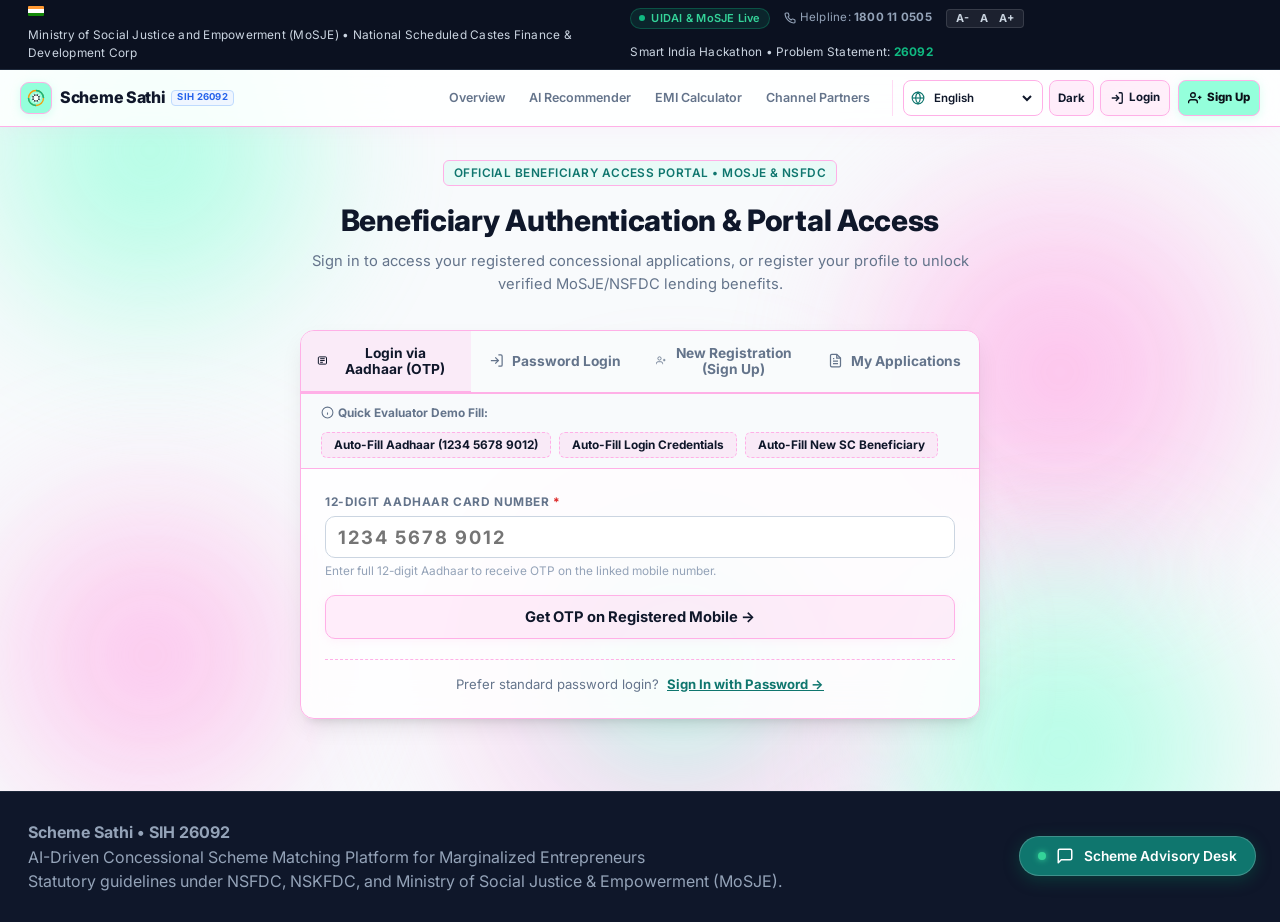
==== commit eadef388: "Fix Vercel read-only filesystem crash, enable live MongoDB dashboard sync, clean authenticated user " ====
--- a/static/auth.html
+++ b/static/auth.html
@@ -47,7 +47,7 @@
     <div class="nav-container">
       <a href="/" class="brand-wrapper" title="Scheme Sathi • MoSJE Concessional Lending Portal">
         <div class="brand-emblem-badge">
-          <svg width="25" height="25" viewBox="0 0 24 24" fill="none" stroke="currentColor" stroke-width="2">
+          <svg width="20" height="20" viewBox="0 0 24 24" fill="none" stroke="currentColor" stroke-width="2">
             <circle cx="12" cy="12" r="10" stroke="#f59e0b" stroke-width="1.8"/>
             <path d="M12 2a10 10 0 0 1 10 10M12 22a10 10 0 0 1-10-10" stroke="#10b981" stroke-width="2"/>
             <circle cx="12" cy="12" r="4" fill="#ffffff" fill-opacity="0.15"/>
@@ -56,7 +56,7 @@
         </div>
         <div class="brand-text">
           <h1>Scheme Sathi <span class="sih-badge">SIH 26092</span></h1>
-          <p data-i18n="portal_subtitle">AI Channel Finance Recommender & Concessional Lending Portal</p>
+          <p data-i18n="portal_subtitle">MoSJE • Concessional Credit Portal</p>
         </div>
       </a>
 
@@ -109,12 +109,12 @@
     <!-- Page Header -->
     <div style="margin-bottom: 24px; text-align: center;">
       <div class="gov-badge" style="margin: 0 auto 12px auto; display: inline-flex;">
-        <span>Official Beneficiary Access Portal • MoSJE & NSFDC</span>
+        <span id="auth-page-badge">Official Beneficiary Access Portal • MoSJE & NSFDC</span>
       </div>
-      <h2 style="font-size: 1.85rem; font-weight: 800; color: var(--text-pure); margin-bottom: 6px; letter-spacing: -0.3px;">
+      <h2 id="auth-page-title" style="font-size: 1.85rem; font-weight: 800; color: var(--text-pure); margin-bottom: 6px; letter-spacing: -0.3px;">
         Beneficiary Authentication & Portal Access
       </h2>
-      <p style="color: var(--text-muted); font-size: 0.92rem; max-width: 680px; margin: 0 auto;">
+      <p id="auth-page-subtitle" style="color: var(--text-muted); font-size: 0.92rem; max-width: 680px; margin: 0 auto;">
         Sign in to access your registered concessional applications, or register your profile to unlock verified MoSJE/NSFDC lending benefits.
       </p>
     </div>
@@ -124,7 +124,7 @@
       <div class="auth-page-card">
         
         <!-- Tab Navigation -->
-        <div class="auth-page-tabs">
+        <div class="auth-page-tabs" id="auth-page-tabs">
           <button type="button" id="page-tab-aadhaar" class="auth-page-tab active" onclick="selectAuthPageTab('aadhaar')">
             <svg width="15" height="15" viewBox="0 0 24 24" fill="none" stroke="currentColor" stroke-width="2.2"><rect x="3" y="4" width="18" height="16" rx="2"/><line x1="7" y1="8" x2="17" y2="8"/><line x1="7" y1="12" x2="17" y2="12"/><line x1="7" y1="16" x2="13" y2="16"/></svg>
             <span data-i18n="auth_tab_aadhaar">Aadhaar Card (OTP)</span>
@@ -144,7 +144,7 @@
         </div>
 
         <!-- Quick Demo Fill Helper Bar for Evaluators -->
-        <div class="auth-demo-bar">
+        <div class="auth-demo-bar" id="auth-demo-bar">
           <span style="font-size: 0.74rem; font-weight: 700; color: var(--text-muted); display: flex; align-items: center; gap: 4px;">
             <svg width="13" height="13" viewBox="0 0 24 24" fill="none" stroke="currentColor" stroke-width="2"><circle cx="12" cy="12" r="10"/><line x1="12" y1="16" x2="12" y2="12"/><line x1="12" y1="8" x2="12.01" y2="8"/></svg>
             Quick Evaluator Demo Fill:
@@ -391,29 +391,76 @@
 
   <script src="/static/app.js?v=3.5"></script>
   <script>
+    function updateAuthViewMode() {
+      const tabsEl = document.getElementById('auth-page-tabs');
+      const demoEl = document.getElementById('auth-demo-bar');
+      const titleEl = document.getElementById('auth-page-title');
+      const badgeEl = document.getElementById('auth-page-badge');
+      const subEl = document.getElementById('auth-page-subtitle');
+
+      if (currentUserProfile && currentUserToken) {
+        if (tabsEl) tabsEl.style.display = 'none';
+        if (demoEl) demoEl.style.display = 'none';
+        if (badgeEl) badgeEl.innerText = 'Official Beneficiary Dashboard • MoSJE & NSFDC';
+        if (titleEl) titleEl.innerText = 'Beneficiary Applications & Credit Dashboard';
+        if (subEl) subEl.innerText = 'Track your registered concessional applications, statutory approval status, and allocated channel partner branch details.';
+      } else {
+        if (tabsEl) tabsEl.style.display = 'flex';
+        if (demoEl) demoEl.style.display = 'flex';
+        if (badgeEl) badgeEl.innerText = 'Official Beneficiary Access Portal • MoSJE & NSFDC';
+        if (titleEl) titleEl.innerText = 'Beneficiary Authentication & Portal Access';
+        if (subEl) subEl.innerText = 'Sign in to access your registered concessional applications, or register your profile to unlock verified MoSJE/NSFDC lending benefits.';
+      }
+    }
+
+    function handleDashboardLogout() {
+      localStorage.removeItem('scheme_sathi_token');
+      localStorage.removeItem('scheme_sathi_user');
+      currentUserToken = null;
+      currentUserProfile = null;
+      renderAuthNav();
+      updateAuthViewMode();
+      selectAuthPageTab('login');
+      showPageNotification('You have signed out successfully.');
+    }
+
     document.addEventListener('DOMContentLoaded', () => {
+      // Re-read token/user from localStorage in case updated in another tab
+      currentUserToken = localStorage.getItem('scheme_sathi_token') || null;
+      try {
+        const savedUser = localStorage.getItem('scheme_sathi_user');
+        if (savedUser) currentUserProfile = JSON.parse(savedUser);
+      } catch (e) {
+        currentUserProfile = null;
+      }
+
+      updateAuthViewMode();
+
       // Determine initial tab from path or hash
       const path = window.location.pathname.toLowerCase();
       const hash = window.location.hash.toLowerCase();
 
-      if (path.includes('signup') || hash === '#signup') {
+      if (currentUserProfile && currentUserToken) {
+        selectAuthPageTab('myapps');
+      } else if (path.includes('signup') || hash === '#signup') {
         selectAuthPageTab('signup');
       } else if (path.includes('my-applications') || hash === '#my-applications' || hash === '#myapps') {
         selectAuthPageTab('myapps');
       } else if (path.includes('password') || hash === '#password') {
         selectAuthPageTab('login');
       } else {
-        // If already logged in, default to myapps, else Aadhaar OTP login
-        if (currentUserProfile && currentUserToken) {
-          selectAuthPageTab('myapps');
-        } else {
-          selectAuthPageTab('aadhaar');
-        }
+        selectAuthPageTab('aadhaar');
       }
     });
 
     function selectAuthPageTab(tabName) {
       hidePageAuthError();
+
+      // If user is already authenticated, always remain in dashboard mode (no login/signup)
+      if (currentUserProfile && currentUserToken && tabName !== 'myapps') {
+        tabName = 'myapps';
+      }
+      updateAuthViewMode();
 
       const tabAadhaar = document.getElementById('page-tab-aadhaar');
       const tabLogin = document.getElementById('page-tab-login');
@@ -604,6 +651,7 @@
           localStorage.setItem('scheme_sathi_user', JSON.stringify(data.user));
 
           renderAuthNav();
+          updateAuthViewMode();
           showPageNotification('Aadhaar authentication successful! Redirecting to My Applications...');
           setTimeout(() => {
             selectAuthPageTab('myapps');
@@ -696,6 +744,7 @@
           localStorage.setItem('scheme_sathi_user', JSON.stringify(data.user));
 
           renderAuthNav();
+          updateAuthViewMode();
           showPageNotification('Login successful! Redirecting to My Applications...');
           setTimeout(() => {
             selectAuthPageTab('myapps');
@@ -753,6 +802,7 @@
           localStorage.setItem('scheme_sathi_user', JSON.stringify(data.user));
 
           renderAuthNav();
+          updateAuthViewMode();
           showPageNotification('Beneficiary account created successfully!');
           setTimeout(() => {
             selectAuthPageTab('myapps');
@@ -788,7 +838,53 @@
         return;
       }
 
-      container.innerHTML = `<p style="color: var(--text-muted); font-size: 0.86rem; text-align: center; padding: 24px;">Fetching your official registered applications from MoSJE database...</p>`;
+      const rawName = currentUserProfile.full_name || 'Beneficiary';
+      const nameParts = rawName.trim().split(/\s+/);
+      const initials = nameParts.length >= 2 
+        ? (nameParts[0][0] + nameParts[1][0]).toUpperCase() 
+        : rawName.substring(0, 2).toUpperCase();
+      const caste = currentUserProfile.caste_category || 'SC';
+      const phone = currentUserProfile.phone_number ? '+91 ' + currentUserProfile.phone_number : 'Registered';
+      const stateDist = (currentUserProfile.state || 'Delhi') + (currentUserProfile.district ? ', ' + currentUserProfile.district : '');
+      const income = currentUserProfile.annual_income ? '₹' + Number(currentUserProfile.annual_income).toLocaleString('en-IN') : 'Below Ceiling';
+
+      const profileCardHtml = `
+        <div class="user-dashboard-profile-card">
+          <div style="display: flex; align-items: center; gap: 14px;">
+            <div class="user-dashboard-avatar">
+              ${initials}
+            </div>
+            <div>
+              <div style="display: flex; align-items: center; gap: 8px; flex-wrap: wrap;">
+                <span class="user-dashboard-name">${rawName}</span>
+                <span style="font-size: 0.72rem; background: var(--green-subtle); color: var(--green-primary); border: 1px solid var(--green-border); padding: 2px 8px; border-radius: 4px; font-weight: 700;">
+                  ${caste} Beneficiary
+                </span>
+                <span style="font-size: 0.72rem; background: rgba(56, 189, 248, 0.15); color: #38bdf8; border: 1px solid rgba(56, 189, 248, 0.3); padding: 2px 8px; border-radius: 4px; font-weight: 700;">
+                  Aadhaar Verified
+                </span>
+              </div>
+              <div class="user-dashboard-meta">
+                <span><strong>Mobile:</strong> ${phone}</span>
+                <span>•</span>
+                <span><strong>Location:</strong> ${stateDist}</span>
+                <span>•</span>
+                <span><strong>Annual Income:</strong> ${income}</span>
+              </div>
+            </div>
+          </div>
+          <div class="user-dashboard-actions">
+            <a href="/recommender" class="btn-primary" style="font-size: 0.78rem; padding: 7px 14px; text-decoration: none;">
+              + Apply for Scheme
+            </a>
+            <button type="button" class="btn-secondary" onclick="handleDashboardLogout()" style="font-size: 0.78rem; padding: 7px 14px; color: #f87171; border-color: rgba(239, 68, 68, 0.4);">
+              Sign Out
+            </button>
+          </div>
+        </div>
+      `;
+
+      container.innerHTML = profileCardHtml + `<p style="color: var(--text-muted); font-size: 0.86rem; text-align: center; padding: 24px;">Fetching your official registered applications from MoSJE database...</p>`;
 
       try {
         const res = await fetch('/api/auth/my-applications', {
@@ -798,7 +894,7 @@
         const apps = data.applications || [];
 
         if (apps.length === 0) {
-          container.innerHTML = `
+          container.innerHTML = profileCardHtml + `
             <div style="text-align: center; padding: 36px 20px; background: var(--bg-card-subtle); border-radius: 6px; border: 1px dashed var(--border-dark);">
               <div style="display: inline-flex; align-items: center; justify-content: center; width: 44px; height: 44px; border-radius: 50%; background: var(--green-subtle); color: var(--green-primary); margin-bottom: 12px;">
                 <svg width="22" height="22" viewBox="0 0 24 24" fill="none" stroke="currentColor" stroke-width="2"><path d="M14 2H6a2 2 0 0 0-2 2v16a2 2 0 0 0 2 2h12a2 2 0 0 0 2-2V8z"/><polyline points="14 2 14 8 20 8"/></svg>
@@ -815,7 +911,7 @@
           return;
         }
 
-        container.innerHTML = `
+        container.innerHTML = profileCardHtml + `
           <div style="display: flex; justify-content: space-between; align-items: center; margin-bottom: 14px; border-bottom: 1px solid var(--border-dark); padding-bottom: 8px;">
             <span style="font-size: 0.82rem; font-weight: 700; color: var(--text-pure);">
               Total Registered Applications: <span style="color: var(--green-primary);">${apps.length}</span>
@@ -861,7 +957,7 @@
           </div>
         `;
       } catch (err) {
-        container.innerHTML = `<p style="color: #dc2626; font-size: 0.86rem; text-align: center; padding: 20px;">Failed to load applications: ${err.message}</p>`;
+        container.innerHTML = profileCardHtml + `<p style="color: #dc2626; font-size: 0.86rem; text-align: center; padding: 20px;">Failed to load applications: ${err.message}</p>`;
       }
     }
   </script>
--- a/static/style.css
+++ b/static/style.css
@@ -239,6 +239,12 @@
   color: #ffffff;
 }
 
+.font-size-btn.active {
+  background: #94ffdb !important;
+  color: #0b0f17 !important;
+  border-radius: 3px;
+}
+
 /* Header Navigation Bar */
 header {
   background: var(--bg-glass);
@@ -272,53 +278,55 @@
 .brand-wrapper {
   display: flex;
   align-items: center;
-  gap: 12px;
+  gap: 8px;
   text-decoration: none;
   flex-shrink: 0;
   min-width: 0;
 }
 
 .brand-emblem-badge {
-  width: 40px;
-  height: 40px;
+  width: 32px;
+  height: 32px;
   background: #94ffdb;
-  border: 2px solid #ffb0e7;
-  border-radius: 12px;
+  border: 1.5px solid #ffb0e7;
+  border-radius: 9px;
   display: flex;
   align-items: center;
   justify-content: center;
   color: #0b0f17;
-  box-shadow: 0 2px 10px rgba(148, 255, 219, 0.35);
+  box-shadow: 0 2px 8px rgba(148, 255, 219, 0.35);
   transition: transform 0.2s ease, box-shadow 0.2s ease;
   position: relative;
   flex-shrink: 0;
 }
 
 .brand-emblem-badge svg {
+  width: 18px;
+  height: 18px;
   stroke: #0b0f17;
 }
 
 .brand-wrapper:hover .brand-emblem-badge {
   transform: translateY(-1px) scale(1.05);
-  box-shadow: 0 4px 14px rgba(148, 255, 219, 0.45);
+  box-shadow: 0 4px 12px rgba(148, 255, 219, 0.45);
 }
 
 .brand-text h1 {
-  font-size: 1.20rem;
+  font-size: 16px;
   font-weight: 800;
   color: var(--text-pure);
   display: flex;
   align-items: center;
-  gap: 8px;
+  gap: 6px;
   letter-spacing: -0.3px;
-  line-height: 1.2;
+  line-height: 1.15;
 }
 
 .sih-badge {
-  font-size: 0.62rem;
+  font-size: 9.5px;
   background: var(--accent-blue-subtle);
   color: var(--accent-blue);
-  padding: 2px 7px;
+  padding: 1.5px 5px;
   border-radius: 4px;
   font-weight: 700;
   border: 1px solid var(--accent-blue-border);
@@ -327,7 +335,7 @@
 }
 
 .brand-text p {
-  font-size: 0.72rem;
+  font-size: 10.5px;
   color: var(--text-muted);
   font-weight: 500;
   letter-spacing: 0.01em;
@@ -338,32 +346,32 @@
 .nav-links {
   display: flex;
   align-items: center;
-  gap: 6px;
+  gap: 5px;
   flex-shrink: 0;
 }
 
 .nav-item {
-  height: 38px;
+  height: 36px;
   box-sizing: border-box;
   text-decoration: none;
   color: var(--text-muted);
   font-weight: 600;
-  font-size: 0.85rem;
+  font-size: 13px;
   transition: all 0.2s cubic-bezier(0.4, 0, 0.2, 1);
-  padding: 0 13px;
-  border-radius: 9px;
+  padding: 0 11px;
+  border-radius: 8px;
   border: 1.5px solid transparent;
   display: inline-flex;
   align-items: center;
   justify-content: center;
-  gap: 7px;
+  gap: 6px;
   position: relative;
   white-space: nowrap;
 }
 
 .nav-item svg {
-  width: 16px;
-  height: 16px;
+  width: 15px;
+  height: 15px;
   stroke-width: 2.2;
   transition: transform 0.18s ease;
   flex-shrink: 0;
@@ -395,29 +403,29 @@
 .nav-controls {
   display: flex;
   align-items: center;
-  gap: 9px;
-  margin-left: 12px;
-  padding-left: 14px;
+  gap: 8px;
+  margin-left: 10px;
+  padding-left: 12px;
   border-left: 1.5px solid rgba(255, 176, 231, 0.45);
   flex-shrink: 0;
 }
 
 .theme-toggle-btn {
-  height: 38px;
+  height: 36px;
   box-sizing: border-box;
   position: relative;
   background-color: rgba(255, 176, 231, 0.22) !important;
   border: 1.5px solid #ffb0e7 !important;
   color: var(--text-pure) !important;
-  padding: 0 12px;
-  border-radius: 9px;
-  font-size: 0.78rem;
+  padding: 0 11px;
+  border-radius: 8px;
+  font-size: 12px;
   font-weight: 700;
   cursor: pointer;
   display: inline-flex;
   align-items: center;
   justify-content: center;
-  gap: 6px;
+  gap: 5px;
   transition: all 0.25s cubic-bezier(0.4, 0, 0.2, 1);
   overflow: hidden;
   isolation: isolate;
@@ -453,15 +461,15 @@
 }
 
 .lang-select-box {
-  height: 38px;
+  height: 36px;
   box-sizing: border-box;
   display: inline-flex;
   align-items: center;
   background: var(--bg-card);
   border: 1.5px solid #ffb0e7;
-  border-radius: 9px;
-  padding: 0 10px;
-  gap: 6px;
+  border-radius: 8px;
+  padding: 0 9px;
+  gap: 5px;
   transition: border-color 0.2s ease, box-shadow 0.2s ease;
 }
 
@@ -474,7 +482,7 @@
   background: transparent;
   border: none;
   color: var(--text-pure);
-  font-size: 0.78rem;
+  font-size: 12px;
   font-weight: 600;
   cursor: pointer;
   outline: none;
@@ -1897,16 +1905,16 @@
 
 /* Primary High-Contrast Login CTA (Logged Out) */
 .btn-auth-nav {
-  height: 38px;
+  height: 36px;
   box-sizing: border-box;
   position: relative;
   display: inline-flex;
   align-items: center;
   justify-content: center;
-  gap: 6px;
-  padding: 0 13px;
-  border-radius: 9px;
-  font-size: 0.81rem;
+  gap: 5px;
+  padding: 0 11px;
+  border-radius: 8px;
+  font-size: 12px;
   font-weight: 700;
   cursor: pointer;
   transition: all 0.25s cubic-bezier(0.4, 0, 0.2, 1);
@@ -1966,26 +1974,81 @@
 }
 
 .user-profile-chip-btn {
-  height: 38px;
+  height: 36px;
   box-sizing: border-box;
   display: inline-flex;
   align-items: center;
-  gap: 8px;
+  gap: 7px;
   background-color: rgba(255, 176, 231, 0.22);
   border: 1.5px solid #ffb0e7;
-  padding: 0 12px 0 5px;
+  padding: 0 11px 0 4px;
   border-radius: 999px;
   cursor: pointer;
   transition: all 0.25s ease;
   user-select: none;
   color: var(--text-pure);
   font-weight: 700;
+  font-size: 12.5px;
 }
 
 .user-profile-chip-btn:hover, .user-profile-chip-btn.active {
   border-color: #94ffdb;
   box-shadow: 0 2px 12px rgba(148, 255, 219, 0.45);
   background-color: rgba(148, 255, 219, 0.22);
+}
+
+/* Authenticated Dashboard Profile Banner */
+.user-dashboard-profile-card {
+  display: flex;
+  align-items: center;
+  justify-content: space-between;
+  gap: 16px;
+  background: var(--bg-card);
+  border: 1.5px solid #ffb0e7;
+  border-radius: 12px;
+  padding: 16px 20px;
+  margin-bottom: 20px;
+  box-shadow: 0 4px 16px rgba(255, 176, 231, 0.15);
+  flex-wrap: wrap;
+}
+
+.user-dashboard-avatar {
+  width: 44px;
+  height: 44px;
+  border-radius: 50%;
+  background: linear-gradient(135deg, #0d9488, #0f766e);
+  color: #ffffff;
+  font-size: 1.05rem;
+  font-weight: 800;
+  display: flex;
+  align-items: center;
+  justify-content: center;
+  flex-shrink: 0;
+  box-shadow: 0 2px 8px rgba(15, 118, 110, 0.35);
+}
+
+.user-dashboard-name {
+  font-size: 1.12rem;
+  font-weight: 800;
+  color: var(--text-pure);
+  letter-spacing: -0.2px;
+}
+
+.user-dashboard-meta {
+  display: flex;
+  align-items: center;
+  gap: 12px;
+  font-size: 0.80rem;
+  color: var(--text-muted);
+  margin-top: 4px;
+  flex-wrap: wrap;
+}
+
+.user-dashboard-actions {
+  display: flex;
+  align-items: center;
+  gap: 8px;
+  flex-shrink: 0;
 }
 
 .user-avatar-circle {
@@ -2154,15 +2217,15 @@
     display: none; /* Instantly gives breathing room on laptops & scaled displays */
   }
   .nav-container {
-    gap: 14px;
+    gap: 12px;
   }
   .nav-links {
     gap: 4px;
   }
   .nav-item {
     height: 36px;
-    padding: 0 10px;
-    font-size: 0.82rem;
+    padding: 0 9px;
+    font-size: 12.5px;
     gap: 5px;
   }
   .nav-item svg {
@@ -2172,25 +2235,25 @@
   .nav-controls {
     margin-left: 8px;
     padding-left: 10px;
-    gap: 7px;
+    gap: 6px;
   }
   .lang-select-box, .theme-toggle-btn, .btn-auth-nav, .user-profile-chip-btn {
     height: 36px;
   }
   .btn-auth-nav {
-    padding: 0 10px;
-    font-size: 0.77rem;
+    padding: 0 9px;
+    font-size: 11.5px;
   }
   .theme-toggle-btn {
-    padding: 0 9px;
-    font-size: 0.75rem;
+    padding: 0 8px;
+    font-size: 11.5px;
   }
   .lang-select-box {
-    padding: 0 8px;
+    padding: 0 7px;
   }
   .lang-dropdown {
-    font-size: 0.75rem;
-    max-width: 110px;
+    font-size: 11.5px;
+    max-width: 105px;
   }
 }
 
